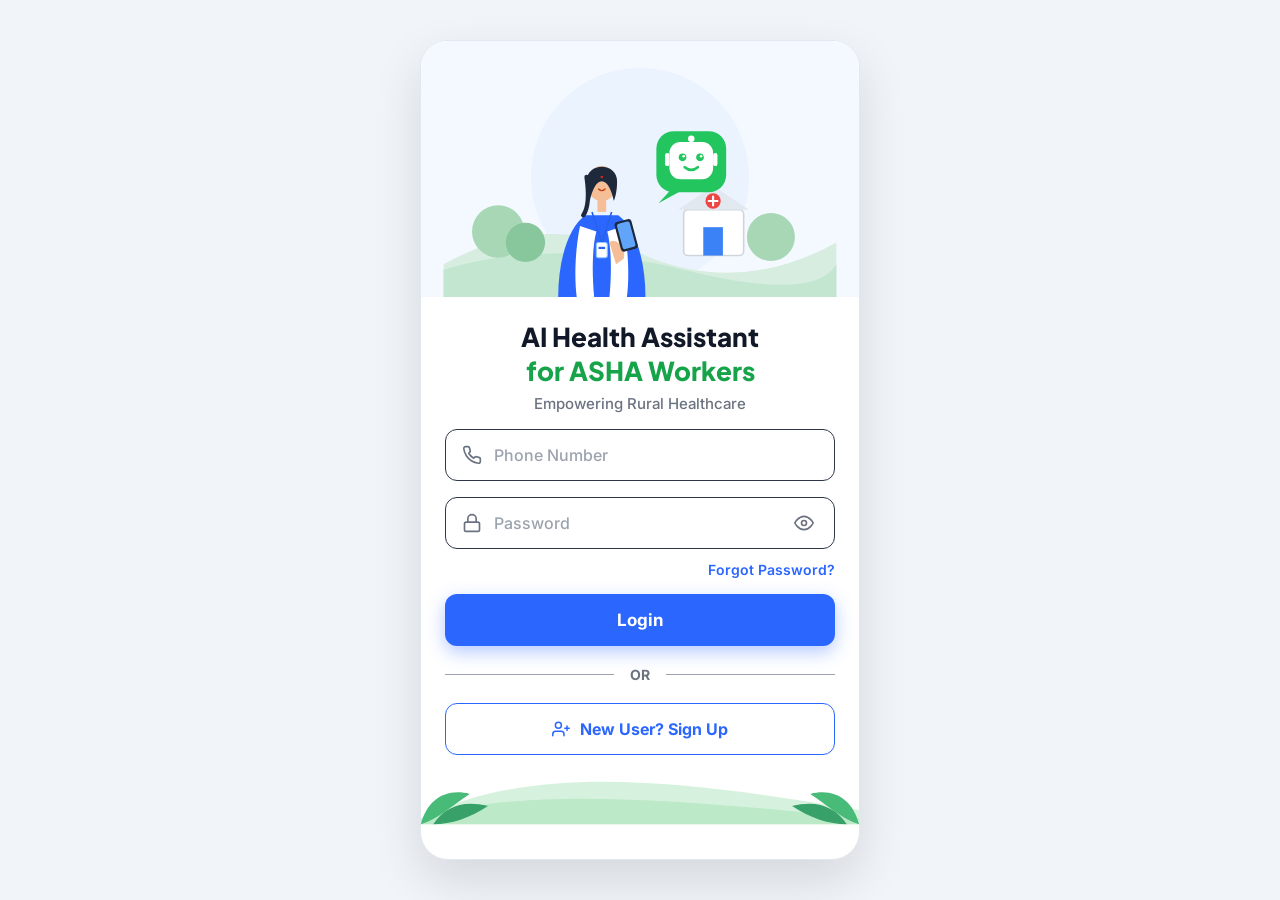
==== public/index.html @ eb5b7bbf "feat: configure full-stack Cloudflare frontend and FastAPI backend with Docker, Render, and SQLite s" ====
<!DOCTYPE html>
<html lang="en">
<head>
  <meta charset="UTF-8">
  <meta name="viewport" content="width=device-width, initial-scale=1.0, maximum-scale=1.0, user-scalable=no, viewport-fit=cover">
  <meta name="theme-color" content="#2B66FF">
  <title>SAKHI — AI Health Assistant for ASHA Workers</title>
  <link rel="preconnect" href="https://fonts.googleapis.com">
  <link rel="preconnect" href="https://fonts.gstatic.com" crossorigin>
  <link href="https://fonts.googleapis.com/css2?family=Plus+Jakarta+Sans:wght@400;500;600;700;800&family=Inter:wght@400;500;600;700&display=swap" rel="stylesheet">
  <link rel="stylesheet" href="style.css">
</head>
<body class="theme-sakhi">

  <!-- Desktop App Shell Layout -->
  <div class="app-layout" id="appLayout">

    <!-- Desktop Sidebar (visible >= 1024px) -->
    <aside class="desktop-sidebar" id="desktopSidebar">
      <div class="desktop-brand">
        <div class="brand-badge-icon brand-woman-avatar">
          <img src="data:image/svg+xml;utf8,<svg xmlns='http://www.w3.org/2000/svg' viewBox='0 0 100 100'><circle cx='50' cy='50' r='48' fill='%23D4F4E4'/><circle cx='50' cy='38' r='18' fill='%23F4B58A'/><path d='M30 36 C30 20 70 20 70 36 C70 48 64 54 64 54 L36 54 Z' fill='%231F2937'/><path d='M20 94 C24 64 38 60 50 60 C62 60 76 64 80 94 Z' fill='%23FFFFFF'/><path d='M35 60 L65 94 L80 94 L50 60 Z' fill='%23F04D79'/><circle cx='50' cy='34' r='2' fill='%23DC2626'/></svg>" alt="SAKHI">
        </div>
        <div class="brand-text">
          <span class="brand-title">SAKHI</span>
          <span class="brand-sub">Health Assistant</span>
        </div>
      </div>

      <div class="desktop-profile-card" onclick="sakhiApp.navigateTo('profile')">
        <div class="avatar-small">
          <img src="data:image/svg+xml;utf8,<svg xmlns='http://www.w3.org/2000/svg' viewBox='0 0 100 100'><circle cx='50' cy='50' r='50' fill='%23DCE7FE'/><circle cx='50' cy='36' r='20' fill='%23F4B58A'/><path d='M30 32 C30 18 70 18 70 32 C70 42 66 48 66 48 L34 48 Z' fill='%231F2937'/><path d='M22 92 C24 66 38 58 50 58 C62 58 76 66 78 92 Z' fill='%232B66FF'/><path d='M44 58 L56 58 L54 78 L46 78 Z' fill='%23FFFFFF'/></svg>" alt="ASHA Worker">
        </div>
        <div class="desktop-profile-info">
          <span class="name">ASHA Worker</span>
          <span class="role">ASHA Field Worker</span>
        </div>
      </div>

      <nav class="desktop-nav">
        <button class="nav-item active" data-nav="home" onclick="sakhiApp.navigateTo('home')">
          <svg width="20" height="20" viewBox="0 0 24 24" fill="currentColor"><path d="M10 20v-6h4v6h5v-8h3L12 3 2 12h3v8z"/></svg>
          <span>Home</span>
        </button>
        <button class="nav-item" data-nav="visits" onclick="sakhiApp.navigateTo('visits')">
          <svg width="20" height="20" viewBox="0 0 24 24" fill="none" stroke="currentColor" stroke-width="2.2" stroke-linecap="round" stroke-linejoin="round">
            <polyline points="9 11 12 14 22 4"/>
            <path d="M21 12v7a2 2 0 0 1-2 2H5a2 2 0 0 1-2-2V5a2 2 0 0 1 2-2h11"/>
          </svg>
          <span>Visits</span>
        </button>
        <button class="nav-item" data-nav="followups" onclick="sakhiApp.navigateTo('followups')">
          <svg width="20" height="20" viewBox="0 0 24 24" fill="none" stroke="currentColor" stroke-width="2.2" stroke-linecap="round" stroke-linejoin="round">
            <circle cx="12" cy="12" r="10"/>
            <polyline points="12 6 12 12 16 14"/>
          </svg>
          <span>Follow-ups</span>
        </button>
        <button class="nav-item" data-nav="alerts" onclick="sakhiApp.navigateTo('alerts')">
          <svg width="20" height="20" viewBox="0 0 24 24" fill="none" stroke="currentColor" stroke-width="2.2" stroke-linecap="round" stroke-linejoin="round">
            <path d="m21.73 18-8-14a2 2 0 0 0-3.48 0l-8 14A2 2 0 0 0 4 21h16a2 2 0 0 0 1.73-3Z"/>
            <line x1="12" y1="9" x2="12" y2="13"/>
            <line x1="12" y1="17" x2="12.01" y2="17"/>
          </svg>
          <span>Alerts</span>
        </button>
        <button class="nav-item" data-nav="maternal-list" onclick="sakhiApp.navigateTo('maternal-list')">
          <svg width="20" height="20" viewBox="0 0 24 24" fill="none" stroke="currentColor" stroke-width="2"><circle cx="12" cy="7" r="4"/><path d="M6 21v-2a4 4 0 0 1 4-4h4a4 4 0 0 1 4 4v2"/><path d="M16 11l2 2 4-4"/></svg>
          <span>Maternal Health</span>
        </button>
        <button class="nav-item" data-nav="vaccine-list" onclick="sakhiApp.navigateTo('vaccine-list')">
          <svg width="20" height="20" viewBox="0 0 24 24" fill="none" stroke="currentColor" stroke-width="2"><path d="m18 2 4 4"/><path d="m17 7 3-3"/><path d="M19 9 8.7 19.3c-1 1-2.5 1-3.4 0l-.6-.6c-1-1-1-2.5 0-3.4L15 5"/><path d="m9 11 4 4"/><path d="m5 19-3 3"/><path d="m14 4 6 6"/></svg>
          <span>Vaccine Tracker</span>
        </button>
        <button class="nav-item" data-nav="nearby-facilities" onclick="sakhiApp.navigateTo('nearby-facilities')">
          <svg width="20" height="20" viewBox="0 0 24 24" fill="none" stroke="currentColor" stroke-width="2" stroke-linecap="round" stroke-linejoin="round">
            <path d="M3 21h18"/>
            <path d="M5 21V5a2 2 0 0 1 2-2h10a2 2 0 0 1 2 2v16"/>
            <path d="M9 21v-4a2 2 0 0 1 2-2h2a2 2 0 0 1 2 2v4"/>
            <line x1="10" y1="9" x2="14" y2="9"/>
            <line x1="12" y1="7" x2="12" y2="11"/>
          </svg>
          <span>Nearby Clinics & Hospitals</span>
        </button>
        <button class="nav-item" data-nav="chat" onclick="sakhiApp.navigateTo('chat')">
          <svg width="20" height="20" viewBox="0 0 24 24" fill="none" stroke="currentColor" stroke-width="2"><path d="M21 15a2 2 0 0 1-2 2H7l-4 4V5a2 2 0 0 1 2-2h14a2 2 0 0 1 2 2z"/></svg>
          <span>AI Chatbot</span>
        </button>
        <button class="nav-item" data-nav="profile" onclick="sakhiApp.navigateTo('profile')">
          <svg width="20" height="20" viewBox="0 0 24 24" fill="none" stroke="currentColor" stroke-width="2"><path d="M20 21v-2a4 4 0 0 0-4-4H8a4 4 0 0 0-4 4v2"/><circle cx="12" cy="7" r="4"/></svg>
          <span>My Profile</span>
        </button>
      </nav>

      <div class="desktop-footer">
        <button class="btn-sidebar-logout" onclick="sakhiApp.logout()">
          <svg width="18" height="18" viewBox="0 0 24 24" fill="none" stroke="currentColor" stroke-width="2"><path d="M9 21H5a2 2 0 0 1-2-2V5a2 2 0 0 1 2-2h4"/><polyline points="16 17 21 12 16 7"/><line x1="21" y1="12" x2="9" y2="12"/></svg>
          <span>Logout</span>
        </button>
      </div>
    </aside>

    <!-- Desktop Content Area (Holds Toolbar + Canvas) -->
    <div class="desktop-content-area" id="desktopContentArea">

      <!-- Desktop Top Toolbar (Judges View Switcher: Mobile Frame vs Desktop Full View) -->
      <header class="desktop-top-toolbar" id="desktopTopToolbar">
        <div class="toolbar-left">
          <div class="breadcrumb-trail">
            <span class="crumb-root">SAKHI Register</span>
            <span class="crumb-divider">/</span>
            <span class="crumb-current" id="crumbCurrentScreen">Home</span>
          </div>
          <span class="phc-tag">ASHA Health Portal</span>
        </div>

        <div class="toolbar-right">
          <!-- View Switcher Group -->
          <div class="view-mode-toggle-group">
            <span class="toggle-label-hint">View Mode:</span>
            <button class="btn-mode-toggle" id="btnModeMobile" onclick="sakhiApp.setViewMode('mobile')" title="Mobile Android App View">
              <svg width="16" height="16" viewBox="0 0 24 24" fill="none" stroke="currentColor" stroke-width="2.2"><rect x="5" y="2" width="14" height="20" rx="2" ry="2"/><line x1="12" y1="18" x2="12.01" y2="18"/></svg>
              <span>Mobile View</span>
            </button>
            <button class="btn-mode-toggle active" id="btnModeDesktop" onclick="sakhiApp.setViewMode('desktop')" title="Expanded Full Desktop View">
              <svg width="16" height="16" viewBox="0 0 24 24" fill="none" stroke="currentColor" stroke-width="2.2"><rect x="2" y="3" width="20" height="14" rx="2" ry="2"/><line x1="8" y1="21" x2="16" y2="21"/><line x1="12" y1="17" x2="12" y2="21"/></svg>
              <span>Desktop View</span>
            </button>
          </div>

          <!-- Mobile Device Width Presets (Active in mobile mode) -->
          <div class="device-presets-group" id="devicePresetsGroup">
            <button class="btn-preset active" data-width="390" onclick="sakhiApp.setDeviceWidth(390)" title="iPhone 14 / Pixel 7">390px</button>
            <button class="btn-preset" data-width="360" onclick="sakhiApp.setDeviceWidth(360)" title="Android Compact">360px</button>
            <button class="btn-preset" data-width="430" onclick="sakhiApp.setDeviceWidth(430)" title="Large Phone">430px</button>
          </div>
        </div>
      </header>

      <!-- Main Mobile & Desktop Content Canvas -->
      <main class="app-canvas" id="appCanvas">

      <!-- ============================================================
           1. LOGIN SCREEN (Matches screenshot media_1795280797969_dc19553e)
           ============================================================ -->
      <section class="screen-view active" id="screen-login">
        <div class="login-container">
          <!-- Illustration Header -->
          <div class="login-illustration-wrap">
            <svg class="login-illustration-svg" viewBox="0 0 360 220" fill="none" xmlns="http://www.w3.org/2000/svg">
              <!-- Soft background sky & sun -->
              <rect width="360" height="220" fill="#F4F8FF"/>
              <circle cx="180" cy="110" r="100" fill="#EBF3FF"/>
              
              <!-- Distant hills and trees -->
              <path d="M0 190 Q90 140 180 180 T360 170 L360 220 L0 220 Z" fill="#D7EDDF"/>
              <path d="M0 195 Q100 165 220 195 T360 190 L360 220 L0 220 Z" fill="#C3E6D0"/>

              <!-- Health Center Clinic Building -->
              <rect x="220" y="140" width="55" height="42" rx="4" fill="#FFFFFF" stroke="#D1D5DB" stroke-width="1.5"/>
              <polygon points="215,140 247,118 280,140" fill="#E2E8F0"/>
              <rect x="238" y="156" width="18" height="26" fill="#3B82F6"/>
              <!-- Red cross on clinic -->
              <circle cx="247" cy="132" r="7" fill="#EF4444"/>
              <path d="M247 128 V136 M243 132 H251" stroke="#FFFFFF" stroke-width="2" stroke-linecap="round"/>

              <!-- Trees & Foliage -->
              <circle cx="50" cy="160" r="24" fill="#A7D7B5"/>
              <circle cx="75" cy="170" r="18" fill="#88C79C"/>
              <circle cx="300" cy="165" r="22" fill="#A7D7B5"/>

              <!-- ASHA Worker Character (Front/Center) -->
              <!-- Body / Clothes (Blue Salwar Kameez) -->
              <path d="M130 145 C115 155 105 185 105 220 L185 220 C185 185 175 155 160 145 Z" fill="#2B66FF"/>
              <!-- White Lab Coat / Stole (Duputta) -->
              <path d="M125 155 C120 180 120 205 122 220 L138 220 C136 200 136 175 140 160 Z" fill="#FFFFFF"/>
              <path d="M165 155 C170 180 170 205 168 220 L152 220 C154 200 154 175 150 160 Z" fill="#FFFFFF"/>
              <!-- ID Card Lanyard -->
              <path d="M136 142 L145 170 L154 142" stroke="#2563EB" stroke-width="1.5" fill="none"/>
              <rect x="140" y="170" width="10" height="14" rx="2" fill="#FFFFFF" stroke="#93C5FD" stroke-width="1"/>
              <rect x="142" y="174" width="6" height="2" fill="#2563EB"/>

              <!-- Neck & Face -->
              <rect x="141" y="130" width="8" height="12" fill="#F6BE97"/>
              <ellipse cx="145" cy="116" rx="14" ry="16" fill="#F6BE97"/>
              <!-- Hair -->
              <path d="M131 114 C131 96 159 96 159 114 C159 126 156 132 156 132 C154 122 150 114 145 114 C140 114 136 122 134 132 Z" fill="#1E293B"/>
              <path d="M131 110 C133 124 133 138 128 145" stroke="#1E293B" stroke-width="4" stroke-linecap="round"/>
              <!-- Face details: eyes, smile, bindi -->
              <circle cx="145" cy="110" r="1.2" fill="#DC2626"/> <!-- Bindi -->
              <ellipse cx="140" cy="114" rx="1.5" ry="1.2" fill="#1E293B"/>
              <ellipse cx="150" cy="114" rx="1.5" ry="1.2" fill="#1E293B"/>
              <path d="M142 121 Q145 124 148 121" stroke="#C2410C" stroke-width="1.2" stroke-linecap="round" fill="none"/>

              <!-- Hands holding smartphone -->
              <path d="M152 170 C158 165 168 175 165 185 L158 190" fill="#F6BE97"/>
              <rect x="156" y="152" width="16" height="28" rx="3" fill="#1E293B" transform="rotate(-15 156 152)"/>
              <rect x="158" y="154" width="12" height="24" rx="2" fill="#60A5FA" transform="rotate(-15 156 152)"/>

              <!-- Cute Robot Mascot Speech Bubble -->
              <g transform="translate(195, 68)">
                <!-- Speech bubble background -->
                <rect x="0" y="0" width="64" height="56" rx="16" fill="#22C55E"/>
                <path d="M12 55 L2 66 L22 55 Z" fill="#22C55E"/>
                
                <!-- Robot Head inside bubble -->
                <rect x="12" y="10" width="40" height="34" rx="10" fill="#FFFFFF"/>
                <rect x="8" y="20" width="4" height="12" rx="2" fill="#FFFFFF"/>
                <rect x="52" y="20" width="4" height="12" rx="2" fill="#FFFFFF"/>
                <!-- Robot Antenna -->
                <circle cx="32" cy="7" r="3" fill="#FFFFFF"/>
                <line x1="32" y1="7" x2="32" y2="10" stroke="#FFFFFF" stroke-width="2"/>
                <!-- Robot Eyes (Happy green eyes) -->
                <circle cx="24" cy="24" r="3.5" fill="#22C55E"/>
                <circle cx="40" cy="24" r="3.5" fill="#22C55E"/>
                <circle cx="25" cy="23" r="1.2" fill="#FFFFFF"/>
                <circle cx="41" cy="23" r="1.2" fill="#FFFFFF"/>
                <!-- Robot Smile -->
                <path d="M26 33 Q32 38 38 33" stroke="#22C55E" stroke-width="2.5" stroke-linecap="round" fill="none"/>
              </g>
            </svg>
          </div>

          <!-- Login Title Header -->
          <div class="login-header-text">
            <h1 class="login-app-title">AI Health Assistant</h1>
            <h2 class="login-app-subtitle">for ASHA Workers</h2>
            <p class="login-tagline">Empowering Rural Healthcare</p>
          </div>

          <!-- Login Form Card -->
          <form class="login-form" id="loginForm" onsubmit="sakhiApp.handleLogin(event)">
            <!-- Phone Number Input -->
            <div class="input-field-wrap">
              <span class="input-icon">
                <svg width="20" height="20" viewBox="0 0 24 24" fill="none" stroke="#6B7280" stroke-width="2" stroke-linecap="round" stroke-linejoin="round">
                  <path d="M22 16.92v3a2 2 0 0 1-2.18 2 19.79 19.79 0 0 1-8.63-3.07 19.5 19.5 0 0 1-6-6 19.79 19.79 0 0 1-3.07-8.67A2 2 0 0 1 4.11 2h3a2 2 0 0 1 2 1.72 12.84 12.84 0 0 0 .7 2.81 2 2 0 0 1-.45 2.11L8.09 9.91a16 16 0 0 0 6 6l1.27-1.27a2 2 0 0 1 2.11-.45 12.84 12.84 0 0 0 2.81.7A2 2 0 0 1 22 16.92z"/>
                </svg>
              </span>
              <input type="tel" id="loginPhone" class="auth-input" placeholder="Phone Number" required>
            </div>

            <!-- Password Input -->
            <div class="input-field-wrap">
              <span class="input-icon">
                <svg width="20" height="20" viewBox="0 0 24 24" fill="none" stroke="#6B7280" stroke-width="2" stroke-linecap="round" stroke-linejoin="round">
                  <rect x="3" y="11" width="18" height="11" rx="2" ry="2"/>
                  <path d="M7 11V7a5 5 0 0 1 10 0v4"/>
                </svg>
              </span>
              <input type="password" id="loginPassword" class="auth-input" placeholder="Password" required>
              <button type="button" class="btn-toggle-eye" onclick="sakhiApp.togglePasswordVisibility('loginPassword', this)">
                <svg width="20" height="20" viewBox="0 0 24 24" fill="none" stroke="#6B7280" stroke-width="2" stroke-linecap="round" stroke-linejoin="round">
                  <path d="M1 12s4-8 11-8 11 8 11 8-4 8-11 8-11-8-11-8z"/>
                  <circle cx="12" cy="12" r="3"/>
                </svg>
              </button>
            </div>

            <!-- Forgot Password Link -->
            <div class="forgot-pass-wrap">
              <a href="javascript:void(0)" class="forgot-link" onclick="sakhiApp.showToast('Reset password link sent to registered mobile!')">Forgot Password?</a>
            </div>

            <!-- Login Primary Action -->
            <button type="submit" class="btn-primary-blue btn-login-action">Login</button>

            <!-- OR Divider -->
            <div class="or-divider">
              <span class="line"></span>
              <span class="text">OR</span>
              <span class="line"></span>
            </div>

            <!-- New User Sign Up -->
            <button type="button" class="btn-secondary-outline btn-signup-action" onclick="sakhiApp.showToast('Contact Primary Health Centre Admin to register new ASHA credentials.')">
              <svg width="18" height="18" viewBox="0 0 24 24" fill="none" stroke="#2B66FF" stroke-width="2" stroke-linecap="round" stroke-linejoin="round">
                <path d="M16 21v-2a4 4 0 0 0-4-4H5a4 4 0 0 0-4 4v2"/>
                <circle cx="8.5" cy="7" r="4"/>
                <line x1="20" y1="8" x2="20" y2="14"/>
                <line x1="23" y1="11" x2="17" y2="11"/>
              </svg>
              <span>New User? Sign Up</span>
            </button>
          </form>

          <!-- Bottom Green Foliage Landscape -->
          <div class="login-bottom-landscape">
            <svg viewBox="0 0 360 80" fill="none" xmlns="http://www.w3.org/2000/svg">
              <path d="M-10 80 C80 30 200 40 370 70 L370 80 L-10 80 Z" fill="#D6F2DE"/>
              <path d="M-10 80 C60 50 180 55 370 76 L370 80 L-10 80 Z" fill="#BCE9C8"/>
              <!-- Corner Decorative Leaves -->
              <path d="M0 80 C5 60 20 50 40 55 C25 65 15 75 0 80 Z" fill="#48BB78"/>
              <path d="M10 80 C20 65 35 60 55 65 C40 75 25 80 10 80 Z" fill="#38A169"/>
              <path d="M360 80 C355 60 340 50 320 55 C335 65 345 75 360 80 Z" fill="#48BB78"/>
              <path d="M350 80 C340 65 325 60 305 65 C320 75 335 80 350 80 Z" fill="#38A169"/>
            </svg>
          </div>
        </div>
      </section>


      


      <!-- ============================================================
           NEARBY CLINICS & HOSPITALS SCREEN
           (Feature 2: Healthcare Facilities Locator with Google Maps)
           ============================================================ -->
      


      <!-- ============================================================
           2. HOME SCREEN (Matches screenshot media_1795280797951_55f4d09a)
           (Note: Doctor Referral excluded per instructions)
           ============================================================ -->
      <section class="screen-view" id="screen-home">
        <div class="home-container">
          <!-- Blue Header Bar -->
          <header class="home-blue-header">
            <div class="home-top-row">
              <button class="icon-btn-header" onclick="sakhiApp.openDrawer()" aria-label="Open Navigation Menu">
                <svg width="26" height="26" viewBox="0 0 24 24" fill="none" stroke="#FFFFFF" stroke-width="2.5" stroke-linecap="round">
                  <line x1="3" y1="6" x2="21" y2="6"/>
                  <line x1="3" y1="12" x2="21" y2="12"/>
                  <line x1="3" y1="18" x2="21" y2="18"/>
                </svg>
              </button>

              <button class="icon-btn-header" onclick="sakhiApp.showNotificationsModal()" aria-label="Notifications">
                <div class="bell-badge-wrap">
                  <svg width="24" height="24" viewBox="0 0 24 24" fill="none" stroke="#FFFFFF" stroke-width="2" stroke-linecap="round">
                    <path d="M18 8A6 6 0 0 0 6 8c0 7-3 9-3 9h18s-3-2-3-9"/>
                    <path d="M13.73 21a2 2 0 0 1-3.46 0"/>
                  </svg>
                  <span class="notification-dot"></span>
                </div>
              </button>
            </div>

            <div class="home-greeting-wrap">
              <h1 class="home-greeting-title">Hello, ASHA Worker!</h1>
              <p class="home-greeting-sub">How can i help you today?</p>
            </div>
          </header>

          <!-- White Card Area with Rounded Top -->
          <div class="home-content-sheet">

            <!-- Field Register Metrics Dashboard (Screenshot media_1795284339491_d1cf273d) -->
            <div class="metrics-dashboard-banner">
              <div class="metrics-dash-header">
                <div class="dash-status-indicator">
                  <span class="live-dot-green"></span>
                  <span class="dash-title">Dashboard</span>
                </div>
                <div class="dash-header-right">
                  <span class="dash-date">Saturday, 21 Nov 2026</span>
                </div>
              </div>

              <div class="dash-cards-row">
                <!-- Card 1: UPCOMING VISITS (Teal) -->
                <div class="metric-dash-card card-upcoming" onclick="sakhiApp.navigateTo('visits'); sakhiApp.filterVisits('Upcoming')">
                  <div class="dash-card-left-bar bar-teal"></div>
                  <div class="dash-card-content">
                    <span class="dash-card-label">UPCOMING VISITS</span>
                    <div class="dash-card-number text-teal" id="statUpcomingVisits">—</div>
                    <span class="dash-card-sub">Scheduled this week · Tap to view</span>
                  </div>
                  <div class="dash-card-icon icon-teal-box">
                    <svg width="20" height="20" viewBox="0 0 24 24" fill="none" stroke="#0D9488" stroke-width="2.2" stroke-linecap="round" stroke-linejoin="round">
                      <rect x="3" y="4" width="18" height="18" rx="2" ry="2"/>
                      <line x1="16" y1="2" x2="16" y2="6"/>
                      <line x1="8" y1="2" x2="8" y2="6"/>
                      <line x1="3" y1="10" x2="21" y2="10"/>
                    </svg>
                  </div>
                </div>

                <!-- Card 2: OVERDUE VISITS (Red) -->
                <div class="metric-dash-card card-overdue" onclick="sakhiApp.navigateTo('visits'); sakhiApp.filterVisits('Overdue')">
                  <div class="dash-card-left-bar bar-crimson"></div>
                  <div class="dash-card-content">
                    <span class="dash-card-label">OVERDUE VISITS</span>
                    <div class="dash-card-number text-crimson" id="statOverdueVisits">—</div>
                    <span class="dash-card-sub">Require immediate visit · Tap to view</span>
                  </div>
                  <div class="dash-card-icon icon-crimson-box">
                    <svg width="20" height="20" viewBox="0 0 24 24" fill="none" stroke="#E11D48" stroke-width="2.5" stroke-linecap="round" stroke-linejoin="round">
                      <circle cx="12" cy="12" r="10"/>
                      <line x1="12" y1="8" x2="12" y2="12"/>
                      <line x1="12" y1="16" x2="12.01" y2="16"/>
                    </svg>
                  </div>
                </div>
              </div>
            </div>

            <!-- Card 1: AI Chatbot (Large Hero Card) -->
            <div class="home-hero-card card-ai-chatbot" onclick="sakhiApp.navigateTo('chat')">
              <div class="card-left-icon icon-circle-green">
                <!-- Friendly Green Robot Icon -->
                <svg width="34" height="34" viewBox="0 0 24 24" fill="#FFFFFF">
                  <rect x="5" y="7" width="14" height="12" rx="4"/>
                  <circle cx="9" cy="12" r="1.5" fill="#22C55E"/>
                  <circle cx="15" cy="12" r="1.5" fill="#22C55E"/>
                  <path d="M9 15h6" stroke="#22C55E" stroke-width="1.5" stroke-linecap="round"/>
                  <line x1="12" y1="4" x2="12" y2="7" stroke="#FFFFFF" stroke-width="2"/>
                  <circle cx="12" cy="3" r="1.5" fill="#FFFFFF"/>
                </svg>
              </div>
              <div class="card-text-body">
                <h3 class="card-title">AI Chatbot</h3>
                <p class="card-sub">Ask health queries and get instant guidance</p>
              </div>
              <div class="card-watermark-chat">
                <svg width="68" height="68" viewBox="0 0 24 24" fill="currentColor">
                  <path d="M20 2H4c-1.1 0-2 .9-2 2v18l4-4h14c1.1 0 2-.9 2-2V4c0-1.1-.9-2-2-2z"/>
                  <circle cx="9" cy="10" r="1.2" fill="#FFFFFF"/>
                  <circle cx="12" cy="10" r="1.2" fill="#FFFFFF"/>
                  <circle cx="15" cy="10" r="1.2" fill="#FFFFFF"/>
                </svg>
              </div>
            </div>

            <!-- 2-Column Grid: Maternal Health & Vaccine Tracker -->
            <div class="home-grid-row">
              <!-- Card 2: Maternal Health -->
              <div class="home-grid-card card-maternal-health" onclick="sakhiApp.navigateTo('maternal-list')">
                <div class="grid-card-icon icon-circle-pink">
                  <svg width="30" height="30" viewBox="0 0 24 24" fill="#FFFFFF">
                    <circle cx="12" cy="4.5" r="3"/>
                    <path d="M12 9c-3 0-5 2.5-5 6v6h3v-4h4v4h3v-6c0-3.5-2-6-5-6z"/>
                    <!-- Small pregnant belly heart accent -->
                    <circle cx="12" cy="13.5" r="1.5" fill="#EF476F"/>
                  </svg>
                </div>
                <h3 class="grid-card-title">Maternal health</h3>
                <p class="grid-card-sub">Track & access maternal health information</p>
              </div>

              <!-- Card 3: Vaccine Tracker -->
              <div class="home-grid-card card-vaccine-tracker" onclick="sakhiApp.navigateTo('vaccine-list')">
                <div class="grid-card-icon icon-circle-purple">
                  <svg width="28" height="28" viewBox="0 0 24 24" fill="none" stroke="#FFFFFF" stroke-width="2.2" stroke-linecap="round" stroke-linejoin="round">
                    <path d="m18 2 4 4"/>
                    <path d="m17 7 3-3"/>
                    <path d="M19 9 8.7 19.3c-1 1-2.5 1-3.4 0l-.6-.6c-1-1-1-2.5 0-3.4L15 5"/>
                    <path d="m9 11 4 4"/>
                    <path d="m5 19-3 3"/>
                  </svg>
                </div>
                <h3 class="grid-card-title">Vaccine tracker</h3>
                <p class="grid-card-sub">Track child vaccination scedules</p>
              </div>
            </div>

            <!-- Recent Activity / Quick Status (Helpful for Field ASHA) -->
            <div class="home-quick-stats-section">
              <div class="section-header-row">
                <h3 class="section-subheading">Field Register Summary</h3>
                <span class="date-badge" id="dashboardTodayDate">Today</span>
              </div>
              <div class="quick-stats-strip">
                <div class="stat-mini-pill stat-blue">
                  <span class="count" id="statMothersCount">—</span>
                  <span class="label">Mothers Registered</span>
                </div>
                <div class="stat-mini-pill stat-purple">
                  <span class="count" id="statBabiesCount">—</span>
                  <span class="label">Babies Tracked</span>
                </div>
                <div class="stat-mini-pill stat-orange">
                  <span class="count" id="statDueThisWeek">—</span>
                  <span class="label">Due This Week</span>
                </div>
              </div>
            </div>

          </div>
        </div>
      </section>


      


      <!-- ============================================================
           NEARBY CLINICS & HOSPITALS SCREEN
           (Feature 2: Healthcare Facilities Locator with Google Maps)
           ============================================================ -->
      


      <!-- ============================================================
           VISITS SCREEN (Matches Tab: Visits)
           ============================================================ -->
      <section class="screen-view" id="screen-visits">
        <div class="list-screen-container">
          <!-- Teal Header -->
          <header class="app-header header-teal">
            <button class="header-back-btn" onclick="sakhiApp.navigateBack()" aria-label="Back">
              <svg width="24" height="24" viewBox="0 0 24 24" fill="none" stroke="#FFFFFF" stroke-width="2.5" stroke-linecap="round" stroke-linejoin="round">
                <polyline points="15 18 9 12 15 6"/>
              </svg>
            </button>
            <h1 class="header-title">Field Visits</h1>
            <button class="header-more-btn" onclick="sakhiApp.showOptionsMenu('visits')" aria-label="More Options">
              <svg width="24" height="24" viewBox="0 0 24 24" fill="#FFFFFF">
                <circle cx="12" cy="5" r="2"/>
                <circle cx="12" cy="12" r="2"/>
                <circle cx="12" cy="19" r="2"/>
              </svg>
            </button>
          </header>

          <div class="list-body-content">
            <!-- Filter Pills Bar -->
            <div class="filter-pills-bar">
              <button class="filter-pill-btn active" data-filter="all" onclick="sakhiApp.filterVisits('all', this)">All (5)</button>
              <button class="filter-pill-btn pill-crimson" data-filter="Overdue" onclick="sakhiApp.filterVisits('Overdue', this)">Overdue (2)</button>
              <button class="filter-pill-btn pill-amber" data-filter="Due" onclick="sakhiApp.filterVisits('Due', this)">Due (1)</button>
              <button class="filter-pill-btn pill-teal" data-filter="Upcoming" onclick="sakhiApp.filterVisits('Upcoming', this)">Upcoming (2)</button>
              <button class="filter-pill-btn pill-emerald" data-filter="Complete" onclick="sakhiApp.filterVisits('Complete', this)">Complete</button>
            </div>

            <!-- Search Bar -->
            <div class="search-capsule-teal">
              <input type="text" id="visitsSearchInput" class="search-capsule-input" placeholder="Search by name, village or purpose" oninput="sakhiApp.searchVisits(this.value)">
              <span class="search-capsule-icon">
                <svg width="22" height="22" viewBox="0 0 24 24" fill="none" stroke="#FFFFFF" stroke-width="2.5" stroke-linecap="round" stroke-linejoin="round">
                  <circle cx="11" cy="11" r="8"/>
                  <line x1="21" y1="21" x2="16.65" y2="16.65"/>
                </svg>
              </span>
            </div>

            <!-- Visits Cards Stream -->
            <div class="visits-cards-stream" id="visitsListContainer">
              <!-- Rendered via JS -->
            </div>
          </div>
        </div>
      </section>


      


      <!-- ============================================================
           NEARBY CLINICS & HOSPITALS SCREEN
           (Feature 2: Healthcare Facilities Locator with Google Maps)
           ============================================================ -->
      


      <!-- ============================================================
           FOLLOW-UPS SCREEN (Matches Tab: Follow-ups)
           ============================================================ -->
      <section class="screen-view" id="screen-followups">
        <div class="list-screen-container">
          <!-- Blue-Grey Header -->
          <header class="app-header header-blue">
            <button class="header-back-btn" onclick="sakhiApp.navigateBack()" aria-label="Back">
              <svg width="24" height="24" viewBox="0 0 24 24" fill="none" stroke="#FFFFFF" stroke-width="2.5" stroke-linecap="round" stroke-linejoin="round">
                <polyline points="15 18 9 12 15 6"/>
              </svg>
            </button>
            <h1 class="header-title">Follow-ups</h1>
            <button class="header-more-btn" onclick="sakhiApp.showOptionsMenu('followups')" aria-label="More Options">
              <svg width="24" height="24" viewBox="0 0 24 24" fill="#FFFFFF">
                <circle cx="12" cy="5" r="2"/>
                <circle cx="12" cy="12" r="2"/>
                <circle cx="12" cy="19" r="2"/>
              </svg>
            </button>
          </header>

          <div class="list-body-content">
            <!-- Filter Pills Bar -->
            <div class="filter-pills-bar">
              <button class="filter-pill-btn active" data-filter="all" onclick="sakhiApp.filterFollowups('all', this)">All Follow-ups (3)</button>
              <button class="filter-pill-btn pill-amber" data-filter="required" onclick="sakhiApp.filterFollowups('required', this)">Action Required (3)</button>
              <button class="filter-pill-btn pill-emerald" data-filter="completed" onclick="sakhiApp.filterFollowups('completed', this)">Completed</button>
            </div>

            <!-- Follow-ups Cards Stream -->
            <div class="visits-cards-stream" id="followupsListContainer">
              <!-- Rendered via JS -->
            </div>
          </div>
        </div>
      </section>


      


      <!-- ============================================================
           NEARBY CLINICS & HOSPITALS SCREEN
           (Feature 2: Healthcare Facilities Locator with Google Maps)
           ============================================================ -->
      


      <!-- ============================================================
           ALERTS SCREEN (Matches Tab: Alerts)
           ============================================================ -->
      <section class="screen-view" id="screen-alerts">
        <div class="list-screen-container">
          <!-- Crimson Header -->
          <header class="app-header header-crimson">
            <button class="header-back-btn" onclick="sakhiApp.navigateBack()" aria-label="Back">
              <svg width="24" height="24" viewBox="0 0 24 24" fill="none" stroke="#FFFFFF" stroke-width="2.5" stroke-linecap="round" stroke-linejoin="round">
                <polyline points="15 18 9 12 15 6"/>
              </svg>
            </button>
            <h1 class="header-title">Clinical Alerts & Events</h1>
            <button class="header-more-btn" onclick="sakhiApp.showOptionsMenu('alerts')" aria-label="More Options">
              <svg width="24" height="24" viewBox="0 0 24 24" fill="#FFFFFF">
                <circle cx="12" cy="5" r="2"/>
                <circle cx="12" cy="12" r="2"/>
                <circle cx="12" cy="19" r="2"/>
              </svg>
            </button>
          </header>

          <div class="list-body-content">
            <!-- Filter Pills Bar -->
            <div class="filter-pills-bar">
              <button class="filter-pill-btn active" data-filter="all" onclick="sakhiApp.filterAlerts('all', this)">All Alerts (3)</button>
              <button class="filter-pill-btn pill-crimson" data-filter="Urgent" onclick="sakhiApp.filterAlerts('Urgent', this)">Urgent Priority (2)</button>
              <button class="filter-pill-btn pill-amber" data-filter="Moderate" onclick="sakhiApp.filterAlerts('Moderate', this)">Moderate (1)</button>
            </div>

            <!-- Alerts Cards Stream -->
            <div class="visits-cards-stream" id="alertsListContainer">
              <!-- Rendered via JS -->
            </div>
          </div>
        </div>
      </section>

      <!-- SCREEN: NEARBY CLINICS & HOSPITALS (GPS-DRIVEN) -->
<section class="screen-view" id="screen-nearby-facilities">
        <div class="list-screen-container">
          <!-- Deep Teal Clinical Header -->
          <header class="app-header header-facilities">
            <button class="header-back-btn" onclick="sakhiApp.navigateBack()" aria-label="Back">
              <svg width="24" height="24" viewBox="0 0 24 24" fill="none" stroke="#FFFFFF" stroke-width="2.5" stroke-linecap="round" stroke-linejoin="round">
                <polyline points="15 18 9 12 15 6"/>
              </svg>
            </button>
            <h1 class="header-title">Nearby Clinics & Hospitals</h1>
            <button class="header-more-btn" onclick="sakhiApp.showOptionsMenu('facilities')" aria-label="More Options">
              <svg width="24" height="24" viewBox="0 0 24 24" fill="#FFFFFF">
                <circle cx="12" cy="5" r="2"/>
                <circle cx="12" cy="12" r="2"/>
                <circle cx="12" cy="19" r="2"/>
              </svg>
            </button>
          </header>

          <div class="list-body-content facilities-body-content">
            <!-- Hero / Location Action Banner -->
            <div class="facilities-hero-banner">
              <div class="facilities-hero-text">
                <div class="hero-badge-tag">
                  <span class="live-dot-green"></span>
                  <span id="heroGpsLiveIndicator">GPS Telemetry Ready</span>
                </div>
                <h2 class="facilities-hero-title">Real-Time Healthcare Facility Locator</h2>
                <p class="facilities-hero-sub">Locate real Primary Health Centres (PHCs), 24x7 CHCs, sub-centres, and government hospitals centered on your actual GPS coordinates with live distance calculations and instant turn-by-turn navigation.</p>
              </div>
              <div class="facilities-hero-actions">
                <button class="btn-detect-gps" id="btnDetectGps" onclick="sakhiApp.findNearbyFacilities()">
                  <svg width="18" height="18" viewBox="0 0 24 24" fill="none" stroke="currentColor" stroke-width="2.2" stroke-linecap="round" stroke-linejoin="round">
                    <polygon points="3 11 22 2 13 21 11 13 3 11"/>
                  </svg>
                  <span id="btnDetectGpsText">Find Nearby Healthcare</span>
                </button>
                <button class="btn-refresh-gps" onclick="sakhiApp.findNearbyFacilities(true)" title="Refresh Current GPS Location">
                  <svg width="16" height="16" viewBox="0 0 24 24" fill="none" stroke="currentColor" stroke-width="2.2"><path d="M23 4v6h-6"/><path d="M20.49 15a9 9 0 1 1-2.12-9.36L23 10"/></svg>
                </button>
              </div>
            </div>

            <!-- GPS Status Banner -->
            <div class="gps-status-bar" id="facilitiesGpsStatus">
              <span class="gps-status-icon">📍</span>
              <span class="gps-status-text" id="facilitiesGpsText">Tap "Find Nearby Healthcare" to capture your device's live GPS coordinates and discover genuine healthcare facilities.</span>
            </div>

            <!-- Search Radius / Proximity Selector Bar -->
            <div class="radius-selector-bar">
              <span class="radius-label">
                <svg width="14" height="14" viewBox="0 0 24 24" fill="none" stroke="currentColor" stroke-width="2"><circle cx="12" cy="12" r="10"/><path d="M12 2a10 10 0 0 1 10 10"/></svg>
                Search Radius:
              </span>
              <div class="radius-pills" id="radiusPillsGroup">
                <button class="radius-pill-btn active" data-radius="5" onclick="sakhiApp.setFacilityRadius(5, this)">5 km (Standard)</button>
                <button class="radius-pill-btn" data-radius="10" onclick="sakhiApp.setFacilityRadius(10, this)">10 km (Expanded)</button>
                <button class="radius-pill-btn" data-radius="20" onclick="sakhiApp.setFacilityRadius(20, this)">20 km (Regional)</button>
              </div>
            </div>

            <!-- Category Filter Tabs -->
            <div class="filter-pills-bar facilities-filter-bar">
              <button class="filter-pill-btn active" data-type="all" onclick="sakhiApp.filterFacilities('all', this)">All Facilities (<span id="countAllFacilities">0</span>)</button>
              <button class="filter-pill-btn" data-type="phc" onclick="sakhiApp.filterFacilities('phc', this)">PHCs (<span id="countPhcFacilities">0</span>)</button>
              <button class="filter-pill-btn" data-type="chc" onclick="sakhiApp.filterFacilities('chc', this)">CHCs (<span id="countChcFacilities">0</span>)</button>
              <button class="filter-pill-btn" data-type="hospital" onclick="sakhiApp.filterFacilities('hospital', this)">Hospitals (<span id="countHospitalFacilities">0</span>)</button>
              <button class="filter-pill-btn" data-type="clinic" onclick="sakhiApp.filterFacilities('clinic', this)">Clinics (<span id="countClinicFacilities">0</span>)</button>
            </div>

            <!-- Main Layout Grid: Split on Desktop (List + Sticky Map) -->
            <div class="facilities-split-layout">
              <!-- Left Column: Search & Facility Cards List -->
              <div class="facilities-list-col">
                <div class="facilities-search-box">
                  <svg width="18" height="18" viewBox="0 0 24 24" fill="none" stroke="#9CA3AF" stroke-width="2"><circle cx="11" cy="11" r="8"/><line x1="21" y1="21" x2="16.65" y2="16.65"/></svg>
                  <input type="text" id="facilitySearchInput" placeholder="Search genuine facilities by name or address..." oninput="sakhiApp.searchFacilities(this.value)">
                </div>

                <div class="facilities-cards-stream" id="facilitiesListContainer">
                  <!-- Rendered dynamically via JS -->
                </div>
              </div>

              <!-- Right Column: Interactive Map Area -->
              <div class="facilities-map-col">
                <div class="facilities-map-wrapper">
                  <div class="map-header-bar">
                    <div class="map-title-wrap">
                      <span class="map-live-dot"></span>
                      <span class="map-title">Live GPS Facility Map</span>
                    </div>
                    <div class="map-legend">
                      <span class="legend-chip legend-user">● You</span>
                      <span class="legend-chip legend-teal">● PHC</span>
                      <span class="legend-chip legend-blue">● CHC</span>
                      <span class="legend-chip legend-crimson">● Hospital</span>
                    </div>
                  </div>

                  <!-- Google Map Container -->
                  <div id="googleFacilitiesMap" class="google-facilities-map">
                    <!-- Google Maps canvas or verified real-world GIS map -->
                  </div>

                  <div class="map-footer-info" id="mapFooterInfo">
                    <span>Live GPS search active. Tap any facility pin or card to inspect details and get directions.</span>
                  </div>
                </div>
              </div>
            </div>

          </div>
        </div>
      </section>


      


      

      <!-- ============================================================
           NEARBY CLINICS & HOSPITALS SCREEN
           (Feature 2: Healthcare Facilities Locator with Google Maps)
           ============================================================ -->
      


      <!-- ============================================================
           3. MATERNAL HEALTH: LIST OF MOTHERS
           (Matches screenshot media_1795280797953_e373792f)
           ============================================================ -->
      <section class="screen-view" id="screen-maternal-list">
        <div class="list-screen-container">
          <!-- Pink Header -->
          <header class="app-header header-pink">
            <button class="header-back-btn" onclick="sakhiApp.navigateBack()" aria-label="Back">
              <svg width="24" height="24" viewBox="0 0 24 24" fill="none" stroke="#FFFFFF" stroke-width="2.5" stroke-linecap="round" stroke-linejoin="round">
                <polyline points="15 18 9 12 15 6"/>
              </svg>
            </button>
            <h1 class="header-title">Maternal health</h1>
            <button class="header-more-btn" onclick="sakhiApp.showOptionsMenu('maternal')" aria-label="More Options">
              <svg width="24" height="24" viewBox="0 0 24 24" fill="#FFFFFF">
                <circle cx="12" cy="5" r="2"/>
                <circle cx="12" cy="12" r="2"/>
                <circle cx="12" cy="19" r="2"/>
              </svg>
            </button>
          </header>

          <div class="list-body-content">
            <!-- Pink Search Capsule Pill -->
            <div class="search-capsule-pink">
              <input type="text" id="maternalSearchInput" class="search-capsule-input" placeholder="List of mothers" oninput="sakhiApp.filterMothers(this.value)">
              <span class="search-capsule-icon">
                <svg width="22" height="22" viewBox="0 0 24 24" fill="none" stroke="#FFFFFF" stroke-width="2.5" stroke-linecap="round" stroke-linejoin="round">
                  <circle cx="11" cy="11" r="8"/>
                  <line x1="21" y1="21" x2="16.65" y2="16.65"/>
                </svg>
              </span>
            </div>

            <!-- List of Mothers (Rounded Pill Cards with Avatar) -->
            <div class="pill-items-list" id="mothersListContainer">
              <!-- Rendered via JS -->
            </div>

            <!-- Add New Mother Bottom Button -->
            <div class="list-bottom-action-wrap">
              <button class="btn-full-pink" onclick="sakhiApp.openMaternalForm()">
                Add New Mother
              </button>
            </div>
          </div>
        </div>
      </section>


      


      <!-- ============================================================
           NEARBY CLINICS & HOSPITALS SCREEN
           (Feature 2: Healthcare Facilities Locator with Google Maps)
           ============================================================ -->
      


      <!-- ============================================================
           4. MATERNAL HEALTH: MOTHER DETAIL
           (Matches screenshot media_1795280765040_0bbe1e26)
           ============================================================ -->
      <section class="screen-view" id="screen-maternal-detail">
        <div class="detail-screen-container">
          <!-- Pink Header -->
          <header class="app-header header-pink">
            <button class="header-back-btn" onclick="sakhiApp.navigateTo('maternal-list')" aria-label="Back">
              <svg width="24" height="24" viewBox="0 0 24 24" fill="none" stroke="#FFFFFF" stroke-width="2.5" stroke-linecap="round" stroke-linejoin="round">
                <polyline points="15 18 9 12 15 6"/>
              </svg>
            </button>
            <h1 class="header-title" id="maternalDetailHeaderName">Mother Details</h1>
            <button class="header-more-btn" onclick="sakhiApp.showOptionsMenu('mother-detail')" aria-label="More Options">
              <svg width="24" height="24" viewBox="0 0 24 24" fill="#FFFFFF">
                <circle cx="12" cy="5" r="2"/>
                <circle cx="12" cy="12" r="2"/>
                <circle cx="12" cy="19" r="2"/>
              </svg>
            </button>
          </header>

          <div class="detail-body-content">
            <div class="detail-col-left">
              <!-- Profile Card -->
              <div class="profile-summary-card">
                <div class="profile-avatar-circle circle-mint">
                  <img src="data:image/svg+xml;utf8,<svg xmlns='http://www.w3.org/2000/svg' viewBox='0 0 100 100'><circle cx='50' cy='50' r='48' fill='%23D4F4E4'/><circle cx='50' cy='38' r='18' fill='%23F4B58A'/><path d='M30 36 C30 20 70 20 70 36 C70 48 64 54 64 54 L36 54 Z' fill='%231F2937'/><path d='M20 94 C24 64 38 60 50 60 C62 60 76 64 80 94 Z' fill='%23FFFFFF'/><path d='M35 60 L65 94 L80 94 L50 60 Z' fill='%23F04D79'/><circle cx='50' cy='34' r='1.5' fill='%23DC2626'/></svg>" alt="Mother Avatar">
                </div>
                <div class="profile-details-column">
                  <h2 class="profile-name" id="motherDetailName">Mother Details</h2>
                  <p class="profile-meta-line" id="motherDetailMeta">Age : 30 &nbsp; Blood Group : O+</p>
                  <p class="profile-phone-line" id="motherDetailPhone">Phone Number :1234567891</p>
                  <div class="profile-badges-row">
                    <span class="pill-badge-pink" id="motherDetailPregBadge">24 Weeks Pregnant</span>
                    <button class="pill-btn-edit-pink" onclick="sakhiApp.editCurrentMother()">Edit</button>
                  </div>
                </div>
              </div>

              <!-- 3 Action Tiles Row -->
              <div class="action-tiles-row">
                <!-- Tile 1: Checkup (Pink) -->
                <div class="action-tile tile-pink">
                  <div class="tile-icon-wrap">
                    <svg width="22" height="22" viewBox="0 0 24 24" fill="none" stroke="#FFFFFF" stroke-width="2" stroke-linecap="round">
                      <rect x="3" y="4" width="18" height="18" rx="2" ry="2"/>
                      <line x1="16" y1="2" x2="16" y2="6"/>
                      <line x1="8" y1="2" x2="8" y2="6"/>
                      <line x1="3" y1="10" x2="21" y2="10"/>
                    </svg>
                  </div>
                  <div class="tile-title">Checkup</div>
                  <div class="tile-subtitle" id="motherTileCheckup">15 jun 2026</div>
                </div>

                <!-- Tile 2: Iron Tablets (Green) -->
                <div class="action-tile tile-green">
                  <div class="tile-icon-wrap">
                    <svg width="22" height="22" viewBox="0 0 24 24" fill="#FFFFFF">
                      <path d="M6 3h12a3 3 0 0 1 3 3v12a3 3 0 0 1-3 3H6a3 3 0 0 1-3-3V6a3 3 0 0 1 3-3zm0 2a1 1 0 0 0-1 1v5h14V6a1 1 0 0 0-1-1H6z"/>
                    </svg>
                  </div>
                  <div class="tile-title">Iron Tablets</div>
                  <div class="tile-subtitle" id="motherTileIron">Regular</div>
                </div>

                <!-- Tile 3: Vaccination (Purple) -->
                <div class="action-tile tile-purple">
                  <div class="tile-icon-wrap">
                    <svg width="22" height="22" viewBox="0 0 24 24" fill="none" stroke="#FFFFFF" stroke-width="2" stroke-linecap="round">
                      <path d="m18 2 4 4"/>
                      <path d="M19 9 8.7 19.3c-1 1-2.5 1-3.4 0l-.6-.6c-1-1-1-2.5 0-3.4L15 5"/>
                      <path d="m9 11 4 4"/>
                    </svg>
                  </div>
                  <div class="tile-title">Vaccination</div>
                  <div class="tile-subtitle" id="motherTileVaccine">Due in 5 days</div>
                </div>
              </div>
            </div>

            <div class="detail-col-right">
              <!-- Section 1: Pregnancy Overview -->
              <div class="section-block">
                <h3 class="section-card-heading">Pregnancy Overview</h3>
                <div class="card-white overview-card">
                  <div class="overview-header-row">
                    <span class="label-muted">Pregnancy week</span>
                    <span class="label-muted">Due Date</span>
                  </div>
                  <div class="overview-values-row">
                    <span class="value-pink" id="motherOverviewWeek">24 Weeks</span>
                    <span class="value-dark" id="motherOverviewDueDate">28 Sep 2024</span>
                  </div>
                  <!-- Progress Track -->
                  <div class="progress-bar-track">
                    <div class="progress-bar-fill-pink" id="motherProgressBar" style="width: 60%;"></div>
                  </div>
                </div>
              </div>

              <!-- Section 2: Health Summery -->
              <div class="section-block">
                <h3 class="section-card-heading">Health Summery</h3>
                <div class="card-white health-summary-card">
                  <!-- Row 1: Iron Tablets -->
                  <div class="health-summary-row">
                    <div class="health-icon icon-check-green">
                      <svg width="18" height="18" viewBox="0 0 24 24" fill="none" stroke="#22C55E" stroke-width="3" stroke-linecap="round"><polyline points="20 6 9 17 4 12"/></svg>
                    </div>
                    <div class="health-text-col">
                      <div class="health-item-title">Iron Tablets</div>
                      <div class="health-item-sub">Taking regularly</div>
                    </div>
                    <div class="health-status-tag tag-green">Regular</div>
                  </div>

                  <!-- Row 2: Folic Acid -->
                  <div class="health-summary-row">
                    <div class="health-icon icon-check-green">
                      <svg width="18" height="18" viewBox="0 0 24 24" fill="none" stroke="#22C55E" stroke-width="3" stroke-linecap="round"><polyline points="20 6 9 17 4 12"/></svg>
                    </div>
                    <div class="health-text-col">
                      <div class="health-item-title">Folic Acid</div>
                      <div class="health-item-sub">Taking regularly</div>
                    </div>
                    <div class="health-status-tag tag-green">Regular</div>
                  </div>

                  <!-- Row 3: Calcium -->
                  <div class="health-summary-row">
                    <div class="health-icon icon-alert-orange">
                      <svg width="18" height="18" viewBox="0 0 24 24" fill="#F59E0B"><path d="M12 2L1 21h22L12 2zm0 4.5l8.5 14h-17L12 6.5zM11 11v4h2v-4h-2zm0 6v2h2v-2h-2z"/></svg>
                    </div>
                    <div class="health-text-col">
                      <div class="health-item-title">Calcium</div>
                      <div class="health-item-sub">Due in 5 days</div>
                    </div>
                    <div class="health-status-tag tag-orange">Due</div>
                  </div>

                  <!-- Row 4: Weight -->
                  <div class="health-summary-row">
                    <div class="health-icon icon-check-green">
                      <svg width="18" height="18" viewBox="0 0 24 24" fill="none" stroke="#22C55E" stroke-width="3" stroke-linecap="round"><polyline points="20 6 9 17 4 12"/></svg>
                    </div>
                    <div class="health-text-col">
                      <div class="health-item-title">Weight</div>
                      <div class="health-item-sub">55 kg (Normal)</div>
                    </div>
                    <div class="health-status-tag tag-green">Normal</div>
                  </div>
                </div>
              </div>
            </div>
          </div>
        </div>
      </section>


      


      <!-- ============================================================
           NEARBY CLINICS & HOSPITALS SCREEN
           (Feature 2: Healthcare Facilities Locator with Google Maps)
           ============================================================ -->
      


      <!-- ============================================================
           5. MATERNAL HEALTH: ADD/EDIT MOTHER PROFILE FORM
           (Matches screenshot media_1795280797948_0bfc8ad4)
           ============================================================ -->
      <section class="screen-view" id="screen-maternal-form">
        <div class="form-screen-container">
          <!-- Pink Header -->
          <header class="app-header header-pink">
            <button class="header-back-btn" onclick="sakhiApp.navigateBack()" aria-label="Back">
              <svg width="24" height="24" viewBox="0 0 24 24" fill="none" stroke="#FFFFFF" stroke-width="2.5" stroke-linecap="round" stroke-linejoin="round">
                <polyline points="15 18 9 12 15 6"/>
              </svg>
            </button>
            <h1 class="header-title">Register Pregnancy</h1>
            <button class="header-more-btn" onclick="sakhiApp.showOptionsMenu('form')" aria-label="More Options">
              <svg width="24" height="24" viewBox="0 0 24 24" fill="#FFFFFF">
                <circle cx="12" cy="5" r="2"/>
                <circle cx="12" cy="12" r="2"/>
                <circle cx="12" cy="19" r="2"/>
              </svg>
            </button>
          </header>

          <form class="form-body-content" id="maternalProfileForm" onsubmit="sakhiApp.handleSaveMother(event)">
            <h2 class="form-section-title">Register Pregnancy</h2>
            <p class="form-helper-text">This creates a pregnancy record for an existing household beneficiary ID. Mother demographic details are maintained in the existing household register.</p>
            <div class="form-group-block">
              <label class="form-field-label" for="motherFormBeneficiaryId">Household / Beneficiary ID</label>
              <input type="text" id="motherFormBeneficiaryId" class="form-input-box" placeholder="Enter existing beneficiary ID" required>
            </div>
            <div class="form-fields-row-2">
              <div class="form-field-col">
                <label class="form-field-label" for="motherFormWeek">Gestational Week</label>
                <input type="number" min="1" max="45" id="motherFormWeek" class="form-input-box" placeholder="e.g. 24" required>
              </div>
              <div class="form-field-col">
                <label class="form-field-label" for="motherFormDueDate">Expected Delivery Date</label>
                <input type="date" id="motherFormDueDate" class="form-input-box" required>
              </div>
            </div>
            <div class="form-submit-wrap">
              <button type="submit" class="btn-full-pink btn-save-action">Save Pregnancy Record</button>
            </div>
          </form>
        </div>
      </section>


      


      <!-- ============================================================
           NEARBY CLINICS & HOSPITALS SCREEN
           (Feature 2: Healthcare Facilities Locator with Google Maps)
           ============================================================ -->
      


      <!-- ============================================================
           6. VACCINE TRACKER: LIST OF BABIES
           (Matches screenshot media_1795280765040_6a677754)
           ============================================================ -->
      <section class="screen-view" id="screen-vaccine-list">
        <div class="list-screen-container">
          <!-- Purple Header -->
          <header class="app-header header-purple">
            <button class="header-back-btn" onclick="sakhiApp.navigateBack()" aria-label="Back">
              <svg width="24" height="24" viewBox="0 0 24 24" fill="none" stroke="#FFFFFF" stroke-width="2.5" stroke-linecap="round" stroke-linejoin="round">
                <polyline points="15 18 9 12 15 6"/>
              </svg>
            </button>
            <h1 class="header-title">Vaccine Tracker</h1>
            <button class="header-more-btn" onclick="sakhiApp.showOptionsMenu('vaccine')" aria-label="More Options">
              <svg width="24" height="24" viewBox="0 0 24 24" fill="#FFFFFF">
                <circle cx="12" cy="5" r="2"/>
                <circle cx="12" cy="12" r="2"/>
                <circle cx="12" cy="19" r="2"/>
              </svg>
            </button>
          </header>

          <div class="list-body-content">
            <!-- Purple Search Capsule Pill -->
            <div class="search-capsule-purple">
              <input type="text" id="babySearchInput" class="search-capsule-input" placeholder="List of Babies" oninput="sakhiApp.filterBabies(this.value)">
              <span class="search-capsule-icon">
                <svg width="22" height="22" viewBox="0 0 24 24" fill="none" stroke="#FFFFFF" stroke-width="2.5" stroke-linecap="round" stroke-linejoin="round">
                  <circle cx="11" cy="11" r="8"/>
                  <line x1="21" y1="21" x2="16.65" y2="16.65"/>
                </svg>
              </span>
            </div>

            <!-- List of Babies (Rounded Pill Cards with Baby Avatar) -->
            <div class="pill-items-list" id="babiesListContainer">
              <!-- Rendered via JS -->
            </div>

            <!-- Add New Baby Bottom Button -->
            <div class="list-bottom-action-wrap">
              <button class="btn-full-purple" onclick="sakhiApp.openBabyForm()">
                Add New Baby
              </button>
            </div>
          </div>
        </div>
      </section>


      


      <!-- ============================================================
           NEARBY CLINICS & HOSPITALS SCREEN
           (Feature 2: Healthcare Facilities Locator with Google Maps)
           ============================================================ -->
      


      <!-- ============================================================
           7. VACCINE TRACKER: CHILD DETAIL
           (Matches screenshot media_1795280765048_4ed3a8c9)
           ============================================================ -->
      <section class="screen-view" id="screen-vaccine-detail">
        <div class="detail-screen-container">
          <!-- Purple Header -->
          <header class="app-header header-purple">
            <button class="header-back-btn" onclick="sakhiApp.navigateTo('vaccine-list')" aria-label="Back">
              <svg width="24" height="24" viewBox="0 0 24 24" fill="none" stroke="#FFFFFF" stroke-width="2.5" stroke-linecap="round" stroke-linejoin="round">
                <polyline points="15 18 9 12 15 6"/>
              </svg>
            </button>
            <h1 class="header-title">Vaccine tracker</h1>
            <button class="header-more-btn" onclick="sakhiApp.showOptionsMenu('child-detail')" aria-label="More Options">
              <svg width="24" height="24" viewBox="0 0 24 24" fill="#FFFFFF">
                <circle cx="12" cy="5" r="2"/>
                <circle cx="12" cy="12" r="2"/>
                <circle cx="12" cy="19" r="2"/>
              </svg>
            </button>
          </header>

          <div class="detail-body-content">
            <div class="detail-col-left">
              <!-- Child Profile Card -->
              <div class="profile-summary-card">
                <div class="profile-avatar-circle circle-baby">
                  <img src="data:image/svg+xml;utf8,<svg xmlns='http://www.w3.org/2000/svg' viewBox='0 0 100 100'><circle cx='50' cy='50' r='48' fill='%23EDF2FE'/><circle cx='50' cy='42' r='20' fill='%23F6BE97'/><path d='M46 22 C48 18 52 18 54 22 C52 26 48 26 46 22 Z' fill='%231F2937'/><circle cx='43' cy='40' r='2' fill='%231F2937'/><circle cx='57' cy='40' r='2' fill='%231F2937'/><path d='M46 48 Q50 52 54 48' stroke='%23C2410C' stroke-width='2' stroke-linecap='round' fill='none'/><path d='M30 84 C30 64 70 64 70 84 Z' fill='%23FBBF24'/></svg>" alt="Child Avatar">
                  <div class="avatar-camera-mini">
                    <svg width="12" height="12" viewBox="0 0 24 24" fill="none" stroke="#4F46E5" stroke-width="2.5">
                      <path d="M23 19a2 2 0 0 1-2 2H3a2 2 0 0 1-2-2V8a2 2 0 0 1 2-2h4l2-3h6l2 3h4a2 2 0 0 1 2 2z"/>
                      <circle cx="12" cy="13" r="4"/>
                    </svg>
                  </div>
                </div>
                <div class="profile-details-column">
                  <h2 class="profile-name" id="childDetailName">Child Details</h2>
                  <p class="profile-meta-line" id="childDetailMeta">Age : 8 months : Male</p>
                  <p class="profile-phone-line" id="childDetailPhone">Phone Number :1234567891</p>
                  <div class="profile-badges-row">
                    <button class="pill-btn-edit-purple" onclick="sakhiApp.editCurrentBaby()">Edit</button>
                  </div>
                </div>
              </div>

              <!-- 4 Metric Pill Cards (1 Row of 4) -->
              <div class="metrics-quad-row">
                <!-- Total Vaccines (Blue) -->
                <div class="metric-quad-pill pill-blue">
                  <div class="metric-icon-small icon-blue">
                    <svg width="16" height="16" viewBox="0 0 24 24" fill="none" stroke="#3B82F6" stroke-width="2.2"><path d="M12 22s8-4 8-10V5l-8-3-8 3v7c0 6 8 10 8 10z"/><polyline points="9 12 11 14 15 10"/></svg>
                  </div>
                  <div class="metric-label">Total Vaccines</div>
                  <div class="metric-number" id="childTotalVaccines">10</div>
                </div>

                <!-- Completed (Green) -->
                <div class="metric-quad-pill pill-green">
                  <div class="metric-icon-small icon-green">
                    <svg width="16" height="16" viewBox="0 0 24 24" fill="none" stroke="#22C55E" stroke-width="2.5"><circle cx="12" cy="12" r="10"/><polyline points="16 9 10 15 8 13"/></svg>
                  </div>
                  <div class="metric-label">Completed</div>
                  <div class="metric-number" id="childCompletedVaccines">7</div>
                </div>

                <!-- Pending (Orange) -->
                <div class="metric-quad-pill pill-orange">
                  <div class="metric-icon-small icon-orange">
                    <svg width="16" height="16" viewBox="0 0 24 24" fill="none" stroke="#F59E0B" stroke-width="2.2"><path d="M5 22h14"/><path d="M5 2h14"/><path d="M17 22v-4.172a2 2 0 0 0-.586-1.414L12 12l-4.414 4.414A2 2 0 0 0 7 17.828V22"/><path d="M7 2v4.172a2 2 0 0 0 .586 1.414L12 12l4.414-4.414A2 2 0 0 0 17 6.172V2"/></svg>
                  </div>
                  <div class="metric-label">Pending</div>
                  <div class="metric-number" id="childPendingVaccines">2</div>
                </div>

                <!-- Upcoming (Pink) -->
                <div class="metric-quad-pill pill-pink">
                  <div class="metric-icon-small icon-pink">
                    <svg width="16" height="16" viewBox="0 0 24 24" fill="none" stroke="#EF4444" stroke-width="2.2"><rect x="3" y="4" width="18" height="18" rx="2" ry="2"/><line x1="16" y1="2" x2="16" y2="6"/><line x1="8" y1="2" x2="8" y2="6"/><line x1="3" y1="10" x2="21" y2="10"/></svg>
                  </div>
                  <div class="metric-label">Upcoming</div>
                  <div class="metric-number" id="childUpcomingVaccines">1</div>
                </div>
              </div>
            </div>

            <div class="detail-col-right">
              <!-- Vaccination Schedule Timeline Section -->
              <div class="section-block">
                <h3 class="section-card-heading">Vaccination Schedule</h3>
                <div class="card-white schedule-timeline-card" id="childVaccineTimeline">
                  <!-- Timeline items populated by JS -->
                </div>
              </div>
            </div>
          </div>
        </div>
      </section>


      


      <!-- ============================================================
           NEARBY CLINICS & HOSPITALS SCREEN
           (Feature 2: Healthcare Facilities Locator with Google Maps)
           ============================================================ -->
      


      <!-- ============================================================
           8. VACCINE TRACKER: ADD/EDIT BABY FORM
           (Matches screenshot media_1795280765028_33a933d7)
           ============================================================ -->
      <section class="screen-view" id="screen-vaccine-form">
        <div class="form-screen-container">
          <!-- Purple Header -->
          <header class="app-header header-purple">
            <button class="header-back-btn" onclick="sakhiApp.navigateBack()" aria-label="Back">
              <svg width="24" height="24" viewBox="0 0 24 24" fill="none" stroke="#FFFFFF" stroke-width="2.5" stroke-linecap="round" stroke-linejoin="round">
                <polyline points="15 18 9 12 15 6"/>
              </svg>
            </button>
            <h1 class="header-title">Vaccine tracker</h1>
            <button class="header-more-btn" onclick="sakhiApp.showOptionsMenu('form')" aria-label="More Options">
              <svg width="24" height="24" viewBox="0 0 24 24" fill="#FFFFFF">
                <circle cx="12" cy="5" r="2"/>
                <circle cx="12" cy="12" r="2"/>
                <circle cx="12" cy="19" r="2"/>
              </svg>
            </button>
          </header>

          <form class="form-body-content" id="babyProfileForm" onsubmit="sakhiApp.handleSaveBaby(event)">
            <h2 class="form-section-title">Register Child</h2>
            <p class="form-helper-text">A child must be linked to an existing household beneficiary ID. Dates must be supplied in DD-MM-YYYY format.</p>
            <div class="form-group-block">
              <label class="form-field-label" for="babyFormBeneficiaryId">Household / Beneficiary ID</label>
              <input type="text" id="babyFormBeneficiaryId" class="form-input-box" placeholder="Enter existing beneficiary ID" required>
            </div>
            <div class="form-group-block">
              <label class="form-field-label" for="babyFormName">Child Name</label>
              <input type="text" id="babyFormName" class="form-input-box" placeholder="Child full name" required>
            </div>
            <div class="form-fields-row-2">
              <div class="form-field-col">
                <label class="form-field-label" for="babyFormGender">Gender (M/F)</label>
                <select id="babyFormGender" class="form-input-box" required>
                  <option value="">Select gender</option>
                  <option value="M">Male</option>
                  <option value="F">Female</option>
                </select>
              </div>
              <div class="form-field-col">
                <label class="form-field-label" for="babyFormDOB">Date of Birth</label>
                <input type="text" id="babyFormDOB" class="form-input-box" placeholder="DD-MM-YYYY" required>
              </div>
            </div>
            <div class="form-fields-row-2">
              <div class="form-field-col">
                <label class="form-field-label" for="babyFormWeight">Weight (kg)</label>
                <input type="number" min="0.1" step="0.01" id="babyFormWeight" class="form-input-box" placeholder="e.g. 3.2" required>
              </div>
              <div class="form-field-col">
                <label class="form-field-label" for="babyFormNextVisit">Next Visit (DD-MM-YYYY)</label>
                <input type="text" id="babyFormNextVisit" class="form-input-box" placeholder="DD-MM-YYYY" required>
              </div>
            </div>
            <div class="form-submit-wrap">
              <button type="submit" class="btn-full-purple btn-save-action">Save Child Record</button>
            </div>
          </form>
        </div>
      </section>


      


      <!-- ============================================================
           NEARBY CLINICS & HOSPITALS SCREEN
           (Feature 2: Healthcare Facilities Locator with Google Maps)
           ============================================================ -->
      


      <!-- ============================================================
           9. AI HEALTH ASSISTANT: CHAT SCREEN
           (Matches screenshot media_1795280797956_37213cd7)
           ============================================================ -->
      <section class="screen-view" id="screen-chat">
        <div class="chat-screen-container">
          <!-- Blue Header with Bot Avatar & Subtitle -->
          <header class="app-header header-blue chat-custom-header">
            <button class="header-back-btn" onclick="sakhiApp.navigateBack()" aria-label="Back">
              <svg width="24" height="24" viewBox="0 0 24 24" fill="none" stroke="#FFFFFF" stroke-width="2.5" stroke-linecap="round" stroke-linejoin="round">
                <polyline points="15 18 9 12 15 6"/>
              </svg>
            </button>
            <div class="chat-header-identity">
              <div class="chat-bot-avatar-circle">
                <svg width="26" height="26" viewBox="0 0 24 24" fill="#FFFFFF">
                  <rect x="5" y="7" width="14" height="12" rx="4"/>
                  <circle cx="9" cy="12" r="1.5" fill="#2B66FF"/>
                  <circle cx="15" cy="12" r="1.5" fill="#2B66FF"/>
                  <path d="M9 15h6" stroke="#2B66FF" stroke-width="1.5" stroke-linecap="round"/>
                  <line x1="12" y1="4" x2="12" y2="7" stroke="#FFFFFF" stroke-width="2"/>
                  <circle cx="12" cy="3" r="1.5" fill="#FFFFFF"/>
                </svg>
              </div>
              <div class="chat-header-text">
                <h1 class="chat-title">AI Health Assistant</h1>
                <p class="chat-sub">Your Health Companion</p>
              </div>
            </div>
            <button class="header-more-btn" onclick="sakhiApp.showOptionsMenu('chat')" aria-label="More Options">
              <svg width="24" height="24" viewBox="0 0 24 24" fill="#FFFFFF">
                <circle cx="12" cy="5" r="2"/>
                <circle cx="12" cy="12" r="2"/>
                <circle cx="12" cy="19" r="2"/>
              </svg>
            </button>
          </header>

          <!-- Chat Conversation Stream -->
          <div class="chat-messages-scroll" id="chatMessagesScroll">
            <!-- Bot Welcome Bubble -->
            <div class="chat-row bot-row">
              <div class="bubble-avatar-mini bot-mini-avatar">
                <svg width="20" height="20" viewBox="0 0 24 24" fill="#2B66FF">
                  <rect x="5" y="7" width="14" height="12" rx="4"/>
                  <circle cx="9" cy="12" r="1.2" fill="#FFFFFF"/>
                  <circle cx="15" cy="12" r="1.2" fill="#FFFFFF"/>
                  <path d="M9 15h6" stroke="#FFFFFF" stroke-width="1.5" stroke-linecap="round"/>
                </svg>
              </div>
              <div class="chat-bubble bot-bubble">
                <p class="bubble-text">Hello ASHA Worker!<br>I’m your AI Health Assistant.<br>How can i help you today?</p>
              </div>
            </div>

          <!-- Bottom Floating Input Bar -->
          <div class="chat-bottom-input-bar">
            <div class="chat-input-pill">
              <button type="button" class="input-icon-btn btn-upload" onclick="sakhiApp.showToast('Attach clinical report / lab sheet')" aria-label="Upload document">
                <svg width="22" height="22" viewBox="0 0 24 24" fill="none" stroke="#6B7280" stroke-width="2" stroke-linecap="round" stroke-linejoin="round">
                  <path d="M21 15v4a2 2 0 0 1-2 2H5a2 2 0 0 1-2-2v-4"/>
                  <polyline points="17 8 12 3 7 8"/>
                  <line x1="12" y1="3" x2="12" y2="15"/>
                </svg>
              </button>

              <input type="text" id="chatMessageInput" class="chat-text-input" placeholder="Type your question..." onkeydown="if(event.key === 'Enter') sakhiApp.sendChatMessage()">

              <!-- Mic Button (Supports Voice Recognition & Audio recording) -->
              <button type="button" class="input-icon-btn btn-mic" id="chatMicBtn" onclick="sakhiApp.toggleChatVoice()" aria-label="Speak voice query">
                <svg width="22" height="22" viewBox="0 0 24 24" fill="none" stroke="#2B66FF" stroke-width="2" stroke-linecap="round" stroke-linejoin="round">
                  <path d="M12 1a3 3 0 0 0-3 3v8a3 3 0 0 0 6 0V4a3 3 0 0 0-3-3z"/>
                  <path d="M19 10v2a7 7 0 0 1-14 0v-2"/>
                  <line x1="12" y1="19" x2="12" y2="23"/>
                  <line x1="8" y1="23" x2="16" y2="23"/>
                </svg>
              </button>
            </div>
          </div>
        </div>
      </section>


      


      <!-- ============================================================
           NEARBY CLINICS & HOSPITALS SCREEN
           (Feature 2: Healthcare Facilities Locator with Google Maps)
           ============================================================ -->
      


      <!-- ============================================================
           10. MY PROFILE SCREEN
           (Matches screenshot media_1795280765048_2e6cdcb0)
           ============================================================ -->
      <section class="screen-view" id="screen-profile">
        <div class="profile-screen-container">
          <!-- Blue Header -->
          <header class="app-header header-blue">
            <button class="header-back-btn" onclick="sakhiApp.navigateBack()" aria-label="Back">
              <svg width="24" height="24" viewBox="0 0 24 24" fill="none" stroke="#FFFFFF" stroke-width="2.5" stroke-linecap="round" stroke-linejoin="round">
                <polyline points="15 18 9 12 15 6"/>
              </svg>
            </button>
            <h1 class="header-title">My Profile</h1>
            <button class="header-bell-btn" onclick="sakhiApp.showNotificationsModal()" aria-label="Notifications">
              <svg width="24" height="24" viewBox="0 0 24 24" fill="none" stroke="#FFFFFF" stroke-width="2" stroke-linecap="round">
                <path d="M18 8A6 6 0 0 0 6 8c0 7-3 9-3 9h18s-3-2-3-9"/>
                <path d="M13.73 21a2 2 0 0 1-3.46 0"/>
              </svg>
            </button>
          </header>

          <div class="profile-body-content">
            <div class="detail-col-left">
              <!-- Top Profile Card -->
              <div class="worker-card-white">
                <div class="worker-avatar-circle">
                  <img src="data:image/svg+xml;utf8,<svg xmlns='http://www.w3.org/2000/svg' viewBox='0 0 100 100'><circle cx='50' cy='50' r='50' fill='%23DCE7FE'/><circle cx='50' cy='36' r='20' fill='%23F4B58A'/><path d='M30 32 C30 18 70 18 70 32 C70 42 66 48 66 48 L34 48 Z' fill='%231F2937'/><path d='M22 92 C24 66 38 58 50 58 C62 58 76 66 78 92 Z' fill='%232B66FF'/><path d='M44 58 L56 58 L54 78 L46 78 Z' fill='%23FFFFFF'/></svg>" alt="ASHA Worker">
                </div>
                <div class="worker-info-column">
                  <h2 class="worker-name" id="workerProfileName">ASHA Worker</h2>
                  <div class="worker-meta-row">
                    <svg width="16" height="16" viewBox="0 0 24 24" fill="none" stroke="#6B7280" stroke-width="2" stroke-linecap="round"><path d="M22 16.92v3a2 2 0 0 1-2.18 2 19.79 19.79 0 0 1-8.63-3.07 19.5 19.5 0 0 1-6-6 19.79 19.79 0 0 1-3.07-8.67A2 2 0 0 1 4.11 2h3a2 2 0 0 1 2 1.72 12.84 12.84 0 0 0 .7 2.81 2 2 0 0 1-.45 2.11L8.09 9.91a16 16 0 0 0 6 6l1.27-1.27a2 2 0 0 1 2.11-.45 12.84 12.84 0 0 0 2.81.7A2 2 0 0 1 22 16.92z"/></svg>
                    <span id="workerProfilePhone">Not available</span>
                  </div>
                  <div class="worker-meta-row">
                    <svg width="16" height="16" viewBox="0 0 24 24" fill="none" stroke="#6B7280" stroke-width="2" stroke-linecap="round"><path d="M21 10c0 7-9 13-9 13s-9-6-9-13a9 9 0 0 1 18 0z"/><circle cx="12" cy="10" r="3"/></svg>
                    <span id="workerProfileLocation">Not available</span>
                  </div>
                  <div class="worker-edit-wrap">
                    <button class="btn-worker-edit" onclick="sakhiApp.showToast('Profile editing enabled for ASHA field worker')">Edit</button>
                  </div>
                </div>
              </div>

              <!-- Logout Pill Card -->
              <div class="profile-logout-wrap">
                <button class="btn-profile-logout" onclick="sakhiApp.logout()">
                  <svg width="20" height="20" viewBox="0 0 24 24" fill="none" stroke="#EF4444" stroke-width="2.5" stroke-linecap="round" stroke-linejoin="round">
                    <path d="M9 21H5a2 2 0 0 1-2-2V5a2 2 0 0 1 2-2h4"/>
                    <polyline points="16 17 21 12 16 7"/>
                    <line x1="21" y1="12" x2="9" y2="12"/>
                  </svg>
                  <span>Logout</span>
                </button>
              </div>
            </div>

            <div class="detail-col-right">
              <!-- Profile Overview Group Card -->
              <div class="section-block">
                <h3 class="section-card-heading">Profile Overview</h3>
                <div class="card-white details-group-card">
                  <div class="details-row">
                    <span class="details-icon icon-blue">
                      <svg width="18" height="18" viewBox="0 0 24 24" fill="none" stroke="#3B82F6" stroke-width="2"><path d="M20 21v-2a4 4 0 0 0-4-4H8a4 4 0 0 0-4 4v2"/><circle cx="12" cy="7" r="4"/></svg>
                    </span>
                    <span class="details-label">Full Name</span>
                    <span class="details-value" id="workerProfileFullName">Not available</span>
                  </div>

                  <div class="details-row">
                    <span class="details-icon icon-blue">
                      <svg width="18" height="18" viewBox="0 0 24 24" fill="none" stroke="#3B82F6" stroke-width="2"><path d="M4 4h16c1.1 0 2 .9 2 2v12c0 1.1-.9 2-2 2H4c-1.1 0-2-.9-2-2V6c0-1.1.9-2 2-2z"/><polyline points="22,6 12,13 2,6"/></svg>
                    </span>
                    <span class="details-label">Email Address</span>
                    <span class="details-value" id="workerProfileEmail">Not available</span>
                  </div>

                  <div class="details-row">
                    <span class="details-icon icon-blue">
                      <svg width="18" height="18" viewBox="0 0 24 24" fill="none" stroke="#3B82F6" stroke-width="2"><path d="M22 16.92v3a2 2 0 0 1-2.18 2 19.79 19.79 0 0 1-8.63-3.07 19.5 19.5 0 0 1-6-6 19.79 19.79 0 0 1-3.07-8.67A2 2 0 0 1 4.11 2h3a2 2 0 0 1 2 1.72 12.84 12.84 0 0 0 .7 2.81 2 2 0 0 1-.45 2.11L8.09 9.91a16 16 0 0 0 6 6l1.27-1.27a2 2 0 0 1 2.11-.45 12.84 12.84 0 0 0 2.81.7A2 2 0 0 1 22 16.92z"/></svg>
                    </span>
                    <span class="details-label">Phone Number</span>
                    <span class="details-value" id="workerProfilePhoneOverview">Not available</span>
                  </div>

                  <div class="details-row">
                    <span class="details-icon icon-blue">
                      <svg width="18" height="18" viewBox="0 0 24 24" fill="none" stroke="#3B82F6" stroke-width="2"><rect x="3" y="4" width="18" height="18" rx="2" ry="2"/><line x1="16" y1="2" x2="16" y2="6"/><line x1="8" y1="2" x2="8" y2="6"/><line x1="3" y1="10" x2="21" y2="10"/></svg>
                    </span>
                    <span class="details-label">Date of Birth</span>
                    <span class="details-value" id="workerProfileDob">Not available</span>
                  </div>

                  <div class="details-row">
                    <span class="details-icon icon-blue">
                      <svg width="18" height="18" viewBox="0 0 24 24" fill="none" stroke="#3B82F6" stroke-width="2"><path d="M21 10c0 7-9 13-9 13s-9-6-9-13a9 9 0 0 1 18 0z"/><circle cx="12" cy="10" r="3"/></svg>
                    </span>
                    <span class="details-label">Address</span>
                    <span class="details-value" id="workerProfileAddress">Not available</span>
                  </div>
                </div>
              </div>

              <!-- Account & Settings Group Card -->
              <div class="section-block">
                <h3 class="section-card-heading">Account & Settings</h3>
                <div class="card-white settings-group-card">
                  <div class="settings-row" onclick="sakhiApp.showToast('Password change link sent')">
                    <span class="settings-icon">
                      <svg width="18" height="18" viewBox="0 0 24 24" fill="none" stroke="#3B82F6" stroke-width="2"><rect x="3" y="11" width="18" height="11" rx="2" ry="2"/><path d="M7 11V7a5 5 0 0 1 10 0v4"/></svg>
                    </span>
                    <span class="settings-label">Change Password</span>
                    <span class="settings-chevron">
                      <svg width="16" height="16" viewBox="0 0 24 24" fill="none" stroke="#9CA3AF" stroke-width="2.5"><polyline points="9 18 15 12 9 6"/></svg>
                    </span>
                  </div>

                  <div class="settings-row" onclick="sakhiApp.showToast('Sakhi Privacy & Field Health Data Policy')">
                    <span class="settings-icon">
                      <svg width="18" height="18" viewBox="0 0 24 24" fill="none" stroke="#3B82F6" stroke-width="2"><path d="M12 22s8-4 8-10V5l-8-3-8 3v7c0 6 8 10 8 10z"/></svg>
                    </span>
                    <span class="settings-label">Privacy Policy</span>
                    <span class="settings-chevron">
                      <svg width="16" height="16" viewBox="0 0 24 24" fill="none" stroke="#9CA3AF" stroke-width="2.5"><polyline points="9 18 15 12 9 6"/></svg>
                    </span>
                  </div>

                  <div class="settings-row" onclick="sakhiApp.showToast('Sakhi v2.0 — Maternal & Child Health Assistant for ASHA workers')">
                    <span class="settings-icon">
                      <svg width="18" height="18" viewBox="0 0 24 24" fill="none" stroke="#3B82F6" stroke-width="2"><circle cx="12" cy="12" r="10"/><line x1="12" y1="16" x2="12" y2="12"/><line x1="12" y1="8" x2="12.01" y2="8"/></svg>
                    </span>
                    <span class="settings-label">About Us</span>
                    <span class="settings-chevron">
                      <svg width="16" height="16" viewBox="0 0 24 24" fill="none" stroke="#9CA3AF" stroke-width="2.5"><polyline points="9 18 15 12 9 6"/></svg>
                    </span>
                  </div>
                </div>
              </div>
            </div>
          </div>
        </div>
      </section>


      


      <!-- ============================================================
           NEARBY CLINICS & HOSPITALS SCREEN
           (Feature 2: Healthcare Facilities Locator with Google Maps)
           ============================================================ -->
      

      <!-- ============================================================
           11. MOBILE BOTTOM NAVIGATION BAR
           (Matches screenshot media_1795280797951_55f4d09a)
           ============================================================ -->
      <nav class="mobile-bottom-nav" id="mobileBottomNav">
        <button class="bottom-tab-btn active" data-tab="home" onclick="sakhiApp.navigateTo('home')">
          <div class="tab-icon-wrap">
            <svg width="24" height="24" viewBox="0 0 24 24" fill="currentColor">
              <path d="M10 20v-6h4v6h5v-8h3L12 3 2 12h3v8z"/>
            </svg>
          </div>
          <span class="tab-label">Home</span>
        </button>

        <button class="bottom-tab-btn" data-tab="chat" onclick="sakhiApp.navigateTo('chat')">
          <div class="tab-icon-wrap">
            <svg width="24" height="24" viewBox="0 0 24 24" fill="none" stroke="currentColor" stroke-width="2.2" stroke-linecap="round" stroke-linejoin="round">
              <path d="M21 15a2 2 0 0 1-2 2H7l-4 4V5a2 2 0 0 1 2-2h14a2 2 0 0 1 2 2z"/>
            </svg>
          </div>
          <span class="tab-label">Chat</span>
        </button>

        <button class="bottom-tab-btn" data-tab="profile" onclick="sakhiApp.navigateTo('profile')">
          <div class="tab-icon-wrap">
            <svg width="24" height="24" viewBox="0 0 24 24" fill="none" stroke="currentColor" stroke-width="2.2" stroke-linecap="round" stroke-linejoin="round">
              <path d="M20 21v-2a4 4 0 0 0-4-4H8a4 4 0 0 0-4 4v2"/>
              <circle cx="12" cy="7" r="4"/>
            </svg>
          </div>
          <span class="tab-label">Profile</span>
        </button>
      </nav>

    </main>
    </div><!-- /.desktop-content-area -->

  </div><!-- /.app-layout -->


  <!-- ============================================================
       12. SLIDE-OUT NAVIGATION DRAWER
       (Matches screenshot media_1795280765056_c0875c20)
       (Doctor Referral excluded per instructions)
       ============================================================ -->
  <div class="drawer-overlay" id="drawerOverlay" onclick="sakhiApp.closeDrawer()">
    <aside class="drawer-panel" onclick="event.stopPropagation()">
      <!-- Blue Top Banner -->
      <div class="drawer-header-blue">
        <div class="drawer-top-icons">
          <button class="drawer-icon-btn" onclick="sakhiApp.closeDrawer()" aria-label="Close Drawer">
            <svg width="24" height="24" viewBox="0 0 24 24" fill="none" stroke="#FFFFFF" stroke-width="2.5" stroke-linecap="round">
              <line x1="18" y1="6" x2="6" y2="18"/>
              <line x1="6" y1="6" x2="18" y2="18"/>
            </svg>
          </button>
          <button class="drawer-icon-btn" onclick="sakhiApp.showNotificationsModal()" aria-label="Notifications">
            <svg width="22" height="22" viewBox="0 0 24 24" fill="none" stroke="#FFFFFF" stroke-width="2" stroke-linecap="round">
              <path d="M18 8A6 6 0 0 0 6 8c0 7-3 9-3 9h18s-3-2-3-9"/>
              <path d="M13.73 21a2 2 0 0 1-3.46 0"/>
            </svg>
          </button>
        </div>

        <div class="drawer-user-info">
          <div class="drawer-avatar-circle">
            <img src="data:image/svg+xml;utf8,<svg xmlns='http://www.w3.org/2000/svg' viewBox='0 0 100 100'><circle cx='50' cy='50' r='50' fill='%23DCE7FE'/><circle cx='50' cy='36' r='20' fill='%23F4B58A'/><path d='M30 32 C30 18 70 18 70 32 C70 42 66 48 66 48 L34 48 Z' fill='%231F2937'/><path d='M22 92 C24 66 38 58 50 58 C62 58 76 66 78 92 Z' fill='%232B66FF'/><path d='M44 58 L56 58 L54 78 L46 78 Z' fill='%23FFFFFF'/></svg>" alt="ASHA Worker">
          </div>
          <h3 class="drawer-user-name">ASHA Worker</h3>
        </div>
      </div>

      <!-- White Menu List Body -->
      <div class="drawer-menu-scroll">
        <!-- 1. Home -->
        <button class="drawer-menu-item" onclick="sakhiApp.closeDrawer(); sakhiApp.navigateTo('home')">
          <span class="drawer-item-icon icon-blue">
            <svg width="20" height="20" viewBox="0 0 24 24" fill="#2B66FF"><path d="M10 20v-6h4v6h5v-8h3L12 3 2 12h3v8z"/></svg>
          </span>
          <span class="drawer-item-label">Home</span>
          <span class="drawer-item-chevron">
            <svg width="16" height="16" viewBox="0 0 24 24" fill="none" stroke="#9CA3AF" stroke-width="2.5"><polyline points="9 18 15 12 9 6"/></svg>
          </span>
        </button>

        <!-- Visits Tab (Screenshot Accurate) -->
        <button class="drawer-menu-item" onclick="sakhiApp.closeDrawer(); sakhiApp.navigateTo('visits')">
          <span class="drawer-item-icon icon-teal">
            <svg width="20" height="20" viewBox="0 0 24 24" fill="none" stroke="#0D9488" stroke-width="2.2" stroke-linecap="round" stroke-linejoin="round">
              <polyline points="9 11 12 14 22 4"/>
              <path d="M21 12v7a2 2 0 0 1-2 2H5a2 2 0 0 1-2-2V5a2 2 0 0 1 2-2h11"/>
            </svg>
          </span>
          <span class="drawer-item-label">Visits</span>
          <span class="drawer-item-chevron">
            <svg width="16" height="16" viewBox="0 0 24 24" fill="none" stroke="#9CA3AF" stroke-width="2.5"><polyline points="9 18 15 12 9 6"/></svg>
          </span>
        </button>

        <!-- Follow-ups Tab (Screenshot Accurate) -->
        <button class="drawer-menu-item" onclick="sakhiApp.closeDrawer(); sakhiApp.navigateTo('followups')">
          <span class="drawer-item-icon icon-blue">
            <svg width="20" height="20" viewBox="0 0 24 24" fill="none" stroke="#3B82F6" stroke-width="2.2" stroke-linecap="round" stroke-linejoin="round">
              <circle cx="12" cy="12" r="10"/>
              <polyline points="12 6 12 12 16 14"/>
            </svg>
          </span>
          <span class="drawer-item-label">Follow-ups</span>
          <span class="drawer-item-chevron">
            <svg width="16" height="16" viewBox="0 0 24 24" fill="none" stroke="#9CA3AF" stroke-width="2.5"><polyline points="9 18 15 12 9 6"/></svg>
          </span>
        </button>

        <!-- Alerts Tab (Screenshot Accurate) -->
        <button class="drawer-menu-item" onclick="sakhiApp.closeDrawer(); sakhiApp.navigateTo('alerts')">
          <span class="drawer-item-icon icon-crimson">
            <svg width="20" height="20" viewBox="0 0 24 24" fill="none" stroke="#EF4444" stroke-width="2.2" stroke-linecap="round" stroke-linejoin="round">
              <path d="m21.73 18-8-14a2 2 0 0 0-3.48 0l-8 14A2 2 0 0 0 4 21h16a2 2 0 0 0 1.73-3Z"/>
              <line x1="12" y1="9" x2="12" y2="13"/>
              <line x1="12" y1="17" x2="12.01" y2="17"/>
            </svg>
          </span>
          <span class="drawer-item-label">Alerts</span>
          <span class="drawer-notification-badge"></span>
        </button>

        <!-- 2. AI Chatbot -->
        <button class="drawer-menu-item" onclick="sakhiApp.closeDrawer(); sakhiApp.navigateTo('chat')">
          <span class="drawer-item-icon icon-green">
            <svg width="20" height="20" viewBox="0 0 24 24" fill="#22C55E">
              <rect x="4" y="6" width="16" height="13" rx="4"/>
              <circle cx="9" cy="11" r="1.5" fill="#FFFFFF"/>
              <circle cx="15" cy="11" r="1.5" fill="#FFFFFF"/>
              <line x1="12" y1="3" x2="12" y2="6" stroke="#22C55E" stroke-width="2"/>
            </svg>
          </span>
          <span class="drawer-item-label">AI Chatbot</span>
          <span class="drawer-item-chevron">
            <svg width="16" height="16" viewBox="0 0 24 24" fill="none" stroke="#9CA3AF" stroke-width="2.5"><polyline points="9 18 15 12 9 6"/></svg>
          </span>
        </button>

        <!-- 3. Maternal Health -->
        <button class="drawer-menu-item" onclick="sakhiApp.closeDrawer(); sakhiApp.navigateTo('maternal-list')">
          <span class="drawer-item-icon icon-pink">
            <svg width="20" height="20" viewBox="0 0 24 24" fill="#F04D79">
              <circle cx="12" cy="4" r="3"/>
              <path d="M12 8c-3 0-5 2.5-5 6v7h3v-4h4v4h3v-7c0-3.5-2-6-5-6z"/>
            </svg>
          </span>
          <span class="drawer-item-label">Maternal Health</span>
          <span class="drawer-item-chevron">
            <svg width="16" height="16" viewBox="0 0 24 24" fill="none" stroke="#9CA3AF" stroke-width="2.5"><polyline points="9 18 15 12 9 6"/></svg>
          </span>
        </button>

        <!-- 4. Vaccine Tracker -->
        <button class="drawer-menu-item" onclick="sakhiApp.closeDrawer(); sakhiApp.navigateTo('vaccine-list')">
          <span class="drawer-item-icon icon-purple">
            <svg width="20" height="20" viewBox="0 0 24 24" fill="#7C69EE">
              <path d="m18 2 4 4-2 2-4-4 2-2zM4 16l6-6 4 4-6 6H4v-4z"/>
            </svg>
          </span>
          <span class="drawer-item-label">Vaccine Tracker</span>
          <span class="drawer-item-chevron">
            <svg width="16" height="16" viewBox="0 0 24 24" fill="none" stroke="#9CA3AF" stroke-width="2.5"><polyline points="9 18 15 12 9 6"/></svg>
          </span>
        </button>

        <!-- Nearby Clinics & Hospitals (Feature 2) -->
        <button class="drawer-menu-item" onclick="sakhiApp.closeDrawer(); sakhiApp.navigateTo('nearby-facilities')">
          <span class="drawer-item-icon icon-teal">
            <svg width="20" height="20" viewBox="0 0 24 24" fill="none" stroke="#0D9488" stroke-width="2" stroke-linecap="round" stroke-linejoin="round">
              <path d="M3 21h18"/>
              <path d="M5 21V5a2 2 0 0 1 2-2h10a2 2 0 0 1 2 2v16"/>
              <path d="M9 21v-4a2 2 0 0 1 2-2h2a2 2 0 0 1 2 2v4"/>
              <line x1="10" y1="9" x2="14" y2="9"/>
              <line x1="12" y1="7" x2="12" y2="11"/>
            </svg>
          </span>
          <span class="drawer-item-label">Nearby Clinics & Hospitals</span>
          <span class="drawer-item-chevron">
            <svg width="16" height="16" viewBox="0 0 24 24" fill="none" stroke="#9CA3AF" stroke-width="2.5"><polyline points="9 18 15 12 9 6"/></svg>
          </span>
        </button>

        <!-- Note: Doctor Referral explicitly excluded as instructed -->

        <!-- 5. Health Records -->
        <button class="drawer-menu-item" onclick="sakhiApp.closeDrawer(); sakhiApp.showToast('Accessing ASHA Health Register')">
          <span class="drawer-item-icon icon-blue">
            <svg width="20" height="20" viewBox="0 0 24 24" fill="none" stroke="#3B82F6" stroke-width="2">
              <path d="M16 4h2a2 2 0 0 1 2 2v14a2 2 0 0 1-2 2H6a2 2 0 0 1-2-2V6a2 2 0 0 1 2-2h2"/>
              <rect x="8" y="2" width="8" height="4" rx="1" ry="1"/>
              <path d="M9 12h6m-6 4h6"/>
            </svg>
          </span>
          <span class="drawer-item-label">Health Records</span>
          <span class="drawer-item-chevron">
            <svg width="16" height="16" viewBox="0 0 24 24" fill="none" stroke="#9CA3AF" stroke-width="2.5"><polyline points="9 18 15 12 9 6"/></svg>
          </span>
        </button>

        <!-- 6. Notifications -->
        <button class="drawer-menu-item" onclick="sakhiApp.closeDrawer(); sakhiApp.showNotificationsModal()">
          <span class="drawer-item-icon icon-muted">
            <svg width="20" height="20" viewBox="0 0 24 24" fill="none" stroke="#6B7280" stroke-width="2"><path d="M18 8A6 6 0 0 0 6 8c0 7-3 9-3 9h18s-3-2-3-9"/><path d="M13.73 21a2 2 0 0 1-3.46 0"/></svg>
          </span>
          <span class="drawer-item-label">Notifications</span>
          <span class="drawer-notification-badge"></span>
        </button>

        <!-- 7. Help & Support -->
        <button class="drawer-menu-item" onclick="sakhiApp.closeDrawer(); sakhiApp.showToast('Primary Health Center Helpdesk: 1800-425-4444')">
          <span class="drawer-item-icon icon-muted">
            <svg width="20" height="20" viewBox="0 0 24 24" fill="none" stroke="#6B7280" stroke-width="2"><circle cx="12" cy="12" r="10"/><path d="M9.09 9a3 3 0 0 1 5.83 1c0 2-3 3-3 3"/><line x1="12" y1="17" x2="12.01" y2="17"/></svg>
          </span>
          <span class="drawer-item-label">Help & Support</span>
        </button>

        <!-- 8. Settings -->
        <button class="drawer-menu-item" onclick="sakhiApp.closeDrawer(); sakhiApp.navigateTo('profile')">
          <span class="drawer-item-icon icon-muted">
            <svg width="20" height="20" viewBox="0 0 24 24" fill="none" stroke="#6B7280" stroke-width="2"><circle cx="12" cy="12" r="3"/><path d="M19.4 15a1.65 1.65 0 0 0 .33 1.82l.06.06a2 2 0 0 1 0 2.83 2 2 0 0 1-2.83 0l-.06-.06a1.65 1.65 0 0 0-1.82-.33 1.65 1.65 0 0 0-1 1.51V21a2 2 0 0 1-2 2 2 2 0 0 1-2-2v-.09A1.65 1.65 0 0 0 9 19.4a1.65 1.65 0 0 0-1.82.33l-.06.06a2 2 0 0 1-2.83 0 2 2 0 0 1 0-2.83l.06-.06a1.65 1.65 0 0 0 .33-1.82 1.65 1.65 0 0 0-1.51-1H3a2 2 0 0 1-2-2 2 2 0 0 1 2-2h.09A1.65 1.65 0 0 0 4.6 9a1.65 1.65 0 0 0-.33-1.82l-.06-.06a2 2 0 0 1 0-2.83 2 2 0 0 1 2.83 0l.06.06a1.65 1.65 0 0 0 1.82.33H9a1.65 1.65 0 0 0 1-1.51V3a2 2 0 0 1 2-2 2 2 0 0 1 2 2v.09a1.65 1.65 0 0 0 1 1.51 1.65 1.65 0 0 0 1.82-.33l.06-.06a2 2 0 0 1 2.83 0 2 2 0 0 1 0 2.83l-.06.06a1.65 1.65 0 0 0-.33 1.82V9a1.65 1.65 0 0 0 1.51 1H21a2 2 0 0 1 2 2 2 2 0 0 1-2 2h-.09a1.65 1.65 0 0 0-1.51 1z"/></svg>
          </span>
          <span class="drawer-item-label">Settings</span>
        </button>

        <!-- 9. Logout Button -->
        <div class="drawer-logout-wrap">
          <button class="btn-drawer-logout" onclick="sakhiApp.closeDrawer(); sakhiApp.logout()">
            <svg width="20" height="20" viewBox="0 0 24 24" fill="none" stroke="#EF4444" stroke-width="2.5" stroke-linecap="round" stroke-linejoin="round">
              <path d="M9 21H5a2 2 0 0 1-2-2V5a2 2 0 0 1 2-2h4"/>
              <polyline points="16 17 21 12 16 7"/>
              <line x1="21" y1="12" x2="9" y2="12"/>
            </svg>
            <span>Logout</span>
          </button>
        </div>
      </div>
    </aside>
  </div>


  <!-- Options Menu Modal (3-Dots dropdown) -->
  <div class="modal-backdrop" id="optionsModal" onclick="sakhiApp.closeOptionsMenu()">
    <div class="options-sheet" onclick="event.stopPropagation()">
      <div class="options-sheet-handle"></div>
      <h4 class="options-sheet-title" id="optionsSheetTitle">Options</h4>
      <div class="options-actions-list" id="optionsActionsList">
        <!-- Rendered dynamically -->
      </div>
    </div>
  </div>

  <!-- Toast Notification Container -->
  <div class="toast-container" id="toastContainer"></div>

  <script>
    (function () {
      const params = new URLSearchParams(window.location.search);
      const apiParam = params.get("api");
      if (apiParam) {
        localStorage.setItem("SAKHI_API_BASE", apiParam.replace(/\/+$/, ""));
      }
      window.SAKHI_API_BASE = localStorage.getItem("SAKHI_API_BASE") || window.SAKHI_API_BASE || "";
    })();
  </script>
  <script src="app.js"></script>
</body>
</html>
---- public/style.css ----
/* ============================================================
   SAKHI FRONTEND 2.0 — STYLESHEET
   Screenshot-Accurate Responsive Design System for ASHA Workers
   ============================================================ */

:root {
  /* Brand Primary Colors */
  --color-blue: #2B66FF;
  --color-blue-dark: #1E4ED8;
  --color-blue-light: #EBF3FF;
  --color-blue-bubble: #E2EEFD;

  --color-pink: #F04D79;
  --color-pink-dark: #D82F5D;
  --color-pink-light: #FDEEF3;
  --color-pink-badge: #FEE7EE;

  --color-purple: #7C69EE;
  --color-purple-dark: #634FE0;
  --color-purple-light: #EFEBFD;

  --color-green: #22C55E;
  --color-green-dark: #16A34A;
  --color-green-light: #EAF8F1;
  --color-green-bubble: #D8F8D5;

  --color-orange: #F59E0B;
  --color-orange-light: #FFF6ED;

  /* Neutrals */
  --bg-page: #F4F6F9;
  --bg-card: #FFFFFF;
  --text-main: #111827;
  --text-sub: #4B5563;
  --text-muted: #6B7280;
  --border-light: #E5E7EB;
  --border-dark: #2D3748;

  /* Typography */
  --font-heading: 'Plus Jakarta Sans', system-ui, -apple-system, sans-serif;
  --font-body: 'Inter', system-ui, -apple-system, sans-serif;

  /* Radii */
  --radius-sm: 8px;
  --radius-md: 12px;
  --radius-lg: 16px;
  --radius-xl: 24px;
  --radius-full: 9999px;

  /* Shadows */
  --shadow-sm: 0 1px 3px rgba(0, 0, 0, 0.05);
  --shadow-card: 0 4px 14px rgba(0, 0, 0, 0.05);
  --shadow-pop: 0 8px 24px rgba(0, 0, 0, 0.08);
  --shadow-blue: 0 6px 18px rgba(43, 102, 255, 0.35);
  --shadow-pink: 0 6px 18px rgba(240, 77, 121, 0.35);
  --shadow-purple: 0 6px 18px rgba(124, 105, 238, 0.35);
}

/* Base Reset & Box Sizing */
*, *::before, *::after {
  box-sizing: border-box;
  margin: 0;
  padding: 0;
  -webkit-tap-highlight-color: transparent;
}

html, body {
  width: 100%;
  min-height: 100%;
  font-family: var(--font-body);
  color: var(--text-main);
  background-color: var(--bg-page);
  -webkit-font-smoothing: antialiased;
  -moz-osx-font-smoothing: grayscale;
}

input, button, select, textarea {
  font-family: inherit;
  font-size: inherit;
  outline: none;
}

button {
  cursor: pointer;
  border: none;
  background: none;
}

/* ============================================================
   APP LAYOUT & RESPONSIVENESS (Android Mobile + Desktop)
   ============================================================ */

.app-layout {
  display: flex;
  min-height: 100vh;
  width: 100%;
  background-color: var(--bg-page);
}

/* Main Content Canvas (Mobile Frame by default, stretches on Desktop) */
.app-canvas {
  flex: 1;
  display: flex;
  flex-direction: column;
  position: relative;
  width: 100%;
  max-width: 480px; /* Mobile frame width */
  margin: 0 auto;
  min-height: 100vh;
  background-color: #FFFFFF;
  box-shadow: 0 0 30px rgba(0, 0, 0, 0.04);
}

/* Screen View Toggling */
.screen-view {
  display: none;
  width: 100%;
  min-height: 100vh;
  padding-bottom: 74px; /* Space for bottom nav on mobile */
  background-color: #FFFFFF;
  position: relative;
  animation: fadeIn 0.2s ease-in-out;
}

.screen-view.active {
  display: flex;
  flex-direction: column;
}

/* Login screen doesn't have bottom nav */
#screen-login {
  padding-bottom: 0;
}

@keyframes fadeIn {
  from { opacity: 0; transform: translateY(4px); }
  to { opacity: 1; transform: translateY(0); }
}

/* ============================================================
   DESKTOP SIDEBAR & TOOLBAR (Visible >= 1024px)
   ============================================================ */
.desktop-sidebar,
.desktop-top-toolbar {
  display: none; /* hidden on mobile / tablets */
}

/* ============================================================
   LOGIN VIEW ISOLATION (No Dashboard Sidebar/Toolbar on Login)
   ============================================================ */
.in-login-view .desktop-sidebar,
.in-login-view .desktop-top-toolbar,
.in-login-view .mobile-bottom-nav {
  display: none !important;
}

.in-login-view .desktop-content-area {
  width: 100% !important;
  min-height: 100vh !important;
  display: flex !important;
  align-items: center !important;
  justify-content: center !important;
  background: #F1F5F9 !important;
  padding: 2.5rem 1rem !important;
}

.in-login-view .app-canvas {
  max-width: 440px !important;
  width: 100% !important;
  margin: auto !important;
  border-radius: 28px !important;
  box-shadow: 0 20px 50px rgba(0, 0, 0, 0.12) !important;
  border: 1px solid #E2E8F0 !important;
  background: #FFFFFF !important;
  height: auto !important;
  min-height: auto !important;
  overflow: hidden !important;
}

.in-login-view #screen-login {
  min-height: auto !important;
}

.in-login-view .login-container {
  min-height: auto !important;
  padding-bottom: 70px;
}

@media (max-width: 640px) {
  .in-login-view .desktop-content-area {
    padding: 0 !important;
    background: #FFFFFF !important;
  }
  .in-login-view .app-canvas {
    max-width: 100% !important;
    border-radius: 0 !important;
    border: none !important;
    box-shadow: none !important;
  }
  .in-login-view .login-container {
    min-height: 100vh !important;
  }
}

.detail-col-left,
.detail-col-right {
  display: flex;
  flex-direction: column;
  gap: 1.25rem;
  width: 100%;
}

@media (min-width: 1024px) {
  .app-layout {
    background-color: #F1F4F9;
  }

  .desktop-sidebar {
    display: flex;
    flex-direction: column;
    width: 260px;
    background: #FFFFFF;
    border-right: 1px solid var(--border-light);
    height: 100vh;
    position: sticky;
    top: 0;
    padding: 1.5rem 1.25rem;
    z-index: 50;
  }

  .desktop-brand {
    display: flex;
    align-items: center;
    gap: 0.75rem;
    margin-bottom: 1.5rem;
  }

  .brand-badge-icon {
    display: flex;
    align-items: center;
    justify-content: center;
    width: 36px;
    height: 36px;
    border-radius: var(--radius-full);
    overflow: hidden;
    box-shadow: 0 2px 8px rgba(0, 0, 0, 0.08);
  }

  .brand-badge-icon img {
    width: 100%;
    height: 100%;
    object-fit: cover;
  }

  .brand-text {
    display: flex;
    flex-direction: column;
  }

  .brand-title {
    font-family: var(--font-heading);
    font-weight: 800;
    font-size: 1.25rem;
    color: var(--color-blue);
    letter-spacing: 0.5px;
  }

  .brand-sub {
    font-size: 0.75rem;
    color: var(--text-muted);
    font-weight: 500;
  }

  .desktop-profile-card {
    display: flex;
    align-items: center;
    gap: 0.75rem;
    padding: 0.75rem;
    background: var(--color-blue-light);
    border-radius: var(--radius-md);
    margin-bottom: 1.5rem;
    cursor: pointer;
    transition: background 0.15s ease;
  }

  .desktop-profile-card:hover {
    background: #DFECFD;
  }

  .avatar-small img {
    width: 40px;
    height: 40px;
    border-radius: var(--radius-full);
  }

  .desktop-profile-info {
    display: flex;
    flex-direction: column;
  }

  .desktop-profile-info .name {
    font-size: 0.875rem;
    font-weight: 700;
    color: var(--text-main);
  }

  .desktop-profile-info .role {
    font-size: 0.75rem;
    color: var(--color-blue);
    font-weight: 600;
  }

  .desktop-nav {
    display: flex;
    flex-direction: column;
    gap: 0.5rem;
    flex: 1;
  }

  .desktop-nav .nav-item {
    display: flex;
    align-items: center;
    gap: 0.75rem;
    padding: 0.75rem 1rem;
    border-radius: var(--radius-md);
    font-size: 0.9375rem;
    font-weight: 600;
    color: var(--text-sub);
    transition: all 0.15s ease;
    text-align: left;
    width: 100%;
  }

  .desktop-nav .nav-item:hover {
    background-color: #F8FAFC;
    color: var(--color-blue);
  }

  .desktop-nav .nav-item.active {
    background-color: var(--color-blue-light);
    color: var(--color-blue);
  }

  .desktop-footer {
    padding-top: 1rem;
    border-top: 1px solid var(--border-light);
  }

  .btn-sidebar-logout {
    display: flex;
    align-items: center;
    gap: 0.625rem;
    color: #EF4444;
    font-size: 0.875rem;
    font-weight: 600;
    padding: 0.625rem;
    width: 100%;
    border-radius: var(--radius-md);
    transition: background 0.15s ease;
  }

  .btn-sidebar-logout:hover {
    background: #FEE2E2;
  }

  /* Desktop Content Area (Wraps Toolbar + Canvas) */
  .desktop-content-area {
    flex: 1;
    display: flex;
    flex-direction: column;
    height: 100vh;
    max-height: 100vh;
    overflow-y: auto;
    overflow-x: hidden;
    background-color: #F4F6F9;
    scroll-behavior: smooth;
    -webkit-overflow-scrolling: touch;
  }

  /* Desktop Top Toolbar (Judges View Switcher) */
  .desktop-top-toolbar {
    height: 64px;
    background: #FFFFFF;
    border-bottom: 1px solid var(--border-light);
    display: flex;
    align-items: center;
    justify-content: space-between;
    padding: 0 1.75rem;
    position: sticky;
    top: 0;
    z-index: 60;
    box-shadow: 0 2px 8px rgba(0, 0, 0, 0.03);
  }

  .toolbar-left {
    display: flex;
    align-items: center;
    gap: 1rem;
  }

  .breadcrumb-trail {
    display: flex;
    align-items: center;
    gap: 0.5rem;
    font-size: 0.9375rem;
  }

  .crumb-root {
    font-weight: 600;
    color: var(--text-muted);
  }

  .crumb-divider {
    color: #9CA3AF;
  }

  .crumb-current {
    font-weight: 800;
    color: var(--text-main);
    font-family: var(--font-heading);
  }

  .phc-tag {
    background-color: var(--color-blue-light);
    color: var(--color-blue);
    font-size: 0.75rem;
    font-weight: 700;
    padding: 0.25rem 0.65rem;
    border-radius: var(--radius-full);
  }

  .toolbar-right {
    display: flex;
    align-items: center;
    gap: 1rem;
  }

  .view-mode-toggle-group {
    display: flex;
    align-items: center;
    gap: 0.35rem;
    background-color: #F3F4F6;
    padding: 4px;
    border-radius: var(--radius-full);
    border: 1px solid #E5E7EB;
  }

  .toggle-label-hint {
    font-size: 0.75rem;
    font-weight: 700;
    color: var(--text-muted);
    padding: 0 0.5rem;
  }

  .btn-mode-toggle {
    display: flex;
    align-items: center;
    gap: 0.5rem;
    padding: 0.45rem 0.875rem;
    border-radius: var(--radius-full);
    font-size: 0.8125rem;
    font-weight: 700;
    color: var(--text-sub);
    transition: all 0.2s ease;
  }

  .btn-mode-toggle:hover {
    color: var(--color-blue);
    background-color: #FFFFFF;
  }

  .btn-mode-toggle.active {
    background-color: var(--color-blue);
    color: #FFFFFF;
    box-shadow: 0 2px 8px rgba(43, 102, 255, 0.35);
  }

  .device-presets-group {
    display: flex;
    align-items: center;
    gap: 0.25rem;
    background-color: #F3F4F6;
    padding: 4px;
    border-radius: var(--radius-full);
    border: 1px solid #E5E7EB;
  }

  .btn-preset {
    padding: 0.35rem 0.65rem;
    border-radius: var(--radius-full);
    font-size: 0.75rem;
    font-weight: 700;
    color: var(--text-muted);
    transition: all 0.15s ease;
  }

  .btn-preset:hover {
    color: var(--text-main);
  }

  .btn-preset.active {
    background-color: #1F2937;
    color: #FFFFFF;
  }

  /* ------------------------------------------------------------
     MODE 1: EXPANDED FULL DESKTOP VIEW (.mode-desktop)
     ------------------------------------------------------------ */
  .mode-desktop .desktop-content-area {
    background-color: #F8FAFC;
  }

  .mode-desktop .app-canvas {
    max-width: 1180px;
    width: 95%;
    margin: 1.5rem auto 3rem;
    border-radius: 24px;
    box-shadow: 0 4px 24px rgba(0, 0, 0, 0.05);
    height: auto;
    min-height: min-content;
    border: 1px solid var(--border-light);
    overflow: hidden;
  }

  .mode-desktop .screen-view {
    min-height: auto;
    padding-bottom: 3.5rem;
  }

  /* Desktop Home Screen */
  .mode-desktop .home-blue-header {
    padding: 2.25rem 2.5rem 3.5rem;
  }

  .mode-desktop .home-greeting-title {
    font-size: 2.125rem;
  }

  .mode-desktop .home-greeting-sub {
    font-size: 1.0625rem;
  }

  .mode-desktop .home-content-sheet {
    padding: 2.5rem 2.5rem 3rem;
    margin-top: -2rem;
    gap: 1.75rem;
  }

  .mode-desktop .home-hero-card {
    padding: 2rem 2.5rem;
  }

  .mode-desktop .icon-circle-green {
    width: 68px;
    height: 68px;
  }

  .mode-desktop .card-title {
    font-size: 1.5rem;
  }

  .mode-desktop .card-sub {
    font-size: 1rem;
  }

  .mode-desktop .home-grid-row {
    grid-template-columns: 1fr 1fr;
    gap: 1.75rem;
  }

  .mode-desktop .home-grid-card {
    min-height: 200px;
    padding: 1.75rem 1.75rem;
  }

  .mode-desktop .grid-card-title {
    font-size: 1.3125rem;
  }

  .mode-desktop .grid-card-sub {
    font-size: 0.9375rem;
  }

  .mode-desktop .quick-stats-strip {
    gap: 1.25rem;
  }

  .mode-desktop .stat-mini-pill {
    padding: 1.25rem 1rem;
    border-radius: 16px;
  }

  .mode-desktop .stat-mini-pill .count {
    font-size: 2rem;
  }

  .mode-desktop .stat-mini-pill .label {
    font-size: 0.875rem;
  }

  /* Desktop List Screens (Maternal & Vaccine) */
  .mode-desktop .app-header {
    padding: 1.5rem 2.5rem;
    /* In desktop mode, the top breadcrumb toolbar replaces the mobile sticky header.
       Change sticky to static so the mobile header stays in document flow
       and does NOT compete with / hide behind the desktop-top-toolbar. */
    position: static;
  }

  /* On desktop, hide the back/bell buttons in mobile headers
     since desktop uses the breadcrumb nav and sidebar instead */
  .mode-desktop .header-back-btn,
  .mode-desktop .header-bell-btn {
    display: none;
  }

  .mode-desktop .list-body-content {
    padding: 2rem 2.5rem 3rem;
    gap: 1.5rem;
  }

  .mode-desktop .search-capsule-pink,
  .mode-desktop .search-capsule-purple {
    max-width: 680px;
    height: 56px;
  }

  .mode-desktop .pill-items-list {
    display: grid;
    grid-template-columns: repeat(auto-fill, minmax(320px, 1fr));
    gap: 1rem;
  }

  .mode-desktop .pill-list-card {
    height: 64px;
    padding: 0.75rem 1.25rem;
  }

  .mode-desktop .list-bottom-action-wrap {
    max-width: 320px;
  }

  /* Desktop Detail Screens (2-Column Grid) */
  .mode-desktop .detail-body-content,
  .mode-desktop .profile-body-content {
    display: grid;
    grid-template-columns: 5fr 7fr;
    gap: 2rem;
    padding: 2rem 2.5rem 3rem;
    align-items: start;
  }

  .mode-desktop .detail-col-left,
  .mode-desktop .detail-col-right {
    display: flex;
    flex-direction: column;
    gap: 1.5rem;
    width: 100%;
  }

  .mode-desktop .profile-summary-card {
    padding: 1.5rem;
  }

  .mode-desktop .worker-card-white {
    padding: 1.75rem;
  }

  /* Desktop Chat Screen */
  .mode-desktop .chat-custom-header {
    padding: 1.25rem 2.5rem;
  }

  /* In desktop mode, chat container flows naturally — no fixed/viewport heights */
  .mode-desktop .chat-screen-container {
    height: auto;
    min-height: auto;
    flex: 0 0 auto;
  }

  /* Chat messages scroll: natural height on desktop, no viewport clipping */
  .mode-desktop .chat-messages-scroll {
    flex: 0 0 auto;
    min-height: auto;
    overflow-y: visible;
    max-width: 860px;
    margin: 0 auto;
    width: 100%;
    padding: 2rem 1.5rem 2rem;
  }

  /* Input bar: inline flow on desktop, not sticky/fixed */
  .mode-desktop .chat-bottom-input-bar {
    position: static;
    max-width: 860px;
    margin: 0 auto 2rem;
    width: 100%;
    border-radius: var(--radius-full);
    border: 1.5px solid #E5E7EB;
    box-shadow: 0 6px 24px rgba(0, 0, 0, 0.08);
    border-top: none;
  }

  /* Desktop Profile Screen — no viewport-height constraint */
  .mode-desktop .profile-screen-container {
    min-height: auto;
    height: auto;
  }

  /* Desktop Profile Screen (2-Column Grid) */
  .mode-desktop .profile-body-content {
    display: grid;
    grid-template-columns: 5fr 7fr;
    gap: 2rem;
    padding: 2rem 2.5rem 3rem;
    align-items: start;
  }

  /* Desktop Forms */
  .mode-desktop .form-body-content {
    max-width: 760px;
    margin: 0 auto;
    width: 100%;
    padding: 2.5rem 2rem 3rem;
  }

  /* ------------------------------------------------------------
     MODE 2: MOBILE SMARTPHONE FRAME VIEW (.mode-mobile)
     ------------------------------------------------------------ */
  .mode-mobile .desktop-content-area {
    background-color: #E2E8F0;
    align-items: center;
  }

  .mode-mobile .app-canvas {
    margin: 1.5rem auto 2.5rem;
    border-radius: 42px;
    border: 12px solid #1E293B;
    box-shadow: 0 25px 60px rgba(0, 0, 0, 0.25);
    height: calc(100vh - 7rem);
    overflow-y: auto;
    position: relative;
    transition: max-width 0.25s ease;
  }

  /* Phone Notch / Speaker Bar on Mobile Frame */
  .mode-mobile .app-canvas::before {
    content: '';
    position: sticky;
    top: 6px;
    left: 50%;
    transform: translateX(-50%);
    width: 90px;
    height: 5px;
    background: #0F172A;
    border-radius: var(--radius-full);
    z-index: 100;
    display: block;
    margin: 0 auto -11px;
  }

  .mode-mobile .screen-view {
    min-height: 100%;
    overflow-y: visible;
  }

  /* Visible Custom Scrollbars for Desktop and Mobile Views */
  .desktop-content-area::-webkit-scrollbar,
  .mode-mobile .app-canvas::-webkit-scrollbar {
    width: 8px;
  }

  .desktop-content-area::-webkit-scrollbar-track,
  .mode-mobile .app-canvas::-webkit-scrollbar-track {
    background: #E2E8F0;
    border-radius: 4px;
  }

  .desktop-content-area::-webkit-scrollbar-thumb,
  .mode-mobile .app-canvas::-webkit-scrollbar-thumb {
    background: #94A3B8;
    border-radius: 4px;
  }

  .desktop-content-area::-webkit-scrollbar-thumb:hover,
  .mode-mobile .app-canvas::-webkit-scrollbar-thumb:hover {
    background: #64748B;
  }
}

@media (min-width: 1440px) {
  .app-canvas {
    max-width: 540px;
  }
}

/* ============================================================
   COMMON HEADER STYLES (Blue, Pink, Purple Top Bars)
   ============================================================ */

.app-header {
  display: flex;
  align-items: center;
  justify-content: space-between;
  padding: 1rem 1.25rem;
  color: #FFFFFF;
  position: sticky;
  top: 0;
  z-index: 30;
  border-bottom-left-radius: 24px;
  border-bottom-right-radius: 24px;
  box-shadow: 0 4px 14px rgba(0, 0, 0, 0.08);
}

.header-blue {
  background-color: var(--color-blue);
}

.header-pink {
  background-color: var(--color-pink);
}

.header-purple {
  background-color: var(--color-purple);
}

.header-back-btn,
.header-more-btn,
.header-bell-btn {
  display: flex;
  align-items: center;
  justify-content: center;
  width: 38px;
  height: 38px;
  border-radius: var(--radius-full);
  color: #FFFFFF;
  transition: opacity 0.15s;
}

.header-back-btn:active,
.header-more-btn:active,
.header-bell-btn:active {
  opacity: 0.7;
}

.header-title {
  font-family: var(--font-heading);
  font-size: 1.375rem;
  font-weight: 700;
  letter-spacing: -0.2px;
  color: #FFFFFF;
  flex: 1;
  text-align: left;
  margin-left: 0.5rem;
}

/* ============================================================
   1. LOGIN SCREEN STYLING (media_1795280797969_dc19553e)
   ============================================================ */

.login-container {
  display: flex;
  flex-direction: column;
  min-height: 100vh;
  background: #FFFFFF;
  position: relative;
  overflow: hidden;
  padding-bottom: 60px;
}

.login-illustration-wrap {
  width: 100%;
  background: #F4F8FF;
  display: flex;
  justify-content: center;
  align-items: center;
  padding-top: 1rem;
}

.login-illustration-svg {
  width: 100%;
  max-height: 240px;
  display: block;
}

.login-header-text {
  text-align: center;
  padding: 1.5rem 1.5rem 1rem;
}

.login-app-title {
  font-family: var(--font-heading);
  font-size: 1.625rem;
  font-weight: 800;
  color: #111827;
  line-height: 1.2;
}

.login-app-subtitle {
  font-family: var(--font-heading);
  font-size: 1.625rem;
  font-weight: 800;
  color: #16A34A; /* Emerald green */
  line-height: 1.2;
  margin-top: 0.15rem;
}

.login-tagline {
  font-size: 0.9375rem;
  color: var(--text-muted);
  margin-top: 0.5rem;
  font-weight: 500;
}

.login-form {
  padding: 0 1.5rem;
  display: flex;
  flex-direction: column;
  gap: 1rem;
  z-index: 2;
}

.input-field-wrap {
  position: relative;
  display: flex;
  align-items: center;
  width: 100%;
  background: #FFFFFF;
  border: 1.5px solid var(--border-dark);
  border-radius: var(--radius-md);
  padding: 0 1rem;
  height: 52px;
  transition: border-color 0.2s ease;
}

.input-field-wrap:focus-within {
  border-color: var(--color-blue);
  box-shadow: 0 0 0 2px rgba(43, 102, 255, 0.15);
}

.input-icon {
  display: flex;
  align-items: center;
  margin-right: 0.75rem;
  color: var(--text-muted);
}

.auth-input {
  flex: 1;
  border: none;
  background: transparent;
  font-size: 1rem;
  font-weight: 500;
  color: var(--text-main);
}

.auth-input::placeholder {
  color: #9CA3AF;
}

.btn-toggle-eye {
  display: flex;
  align-items: center;
  justify-content: center;
  color: var(--text-muted);
  padding: 0.25rem;
}

.forgot-pass-wrap {
  display: flex;
  justify-content: flex-end;
  margin-top: -0.25rem;
}

.forgot-link {
  font-size: 0.875rem;
  font-weight: 600;
  color: var(--color-blue);
  text-decoration: none;
}

.forgot-link:hover {
  text-decoration: underline;
}

.btn-primary-blue {
  background-color: var(--color-blue);
  color: #FFFFFF;
  font-size: 1.0625rem;
  font-weight: 700;
  height: 52px;
  border-radius: var(--radius-md);
  box-shadow: var(--shadow-blue);
  display: flex;
  align-items: center;
  justify-content: center;
  transition: all 0.15s ease;
}

.btn-primary-blue:active {
  transform: translateY(1px);
  box-shadow: 0 2px 8px rgba(43, 102, 255, 0.4);
}

.or-divider {
  display: flex;
  align-items: center;
  gap: 1rem;
  margin: 0.25rem 0;
}

.or-divider .line {
  flex: 1;
  height: 1px;
  background-color: #9CA3AF;
}

.or-divider .text {
  font-size: 0.875rem;
  font-weight: 700;
  color: var(--text-muted);
}

.btn-secondary-outline {
  display: flex;
  align-items: center;
  justify-content: center;
  gap: 0.625rem;
  background: #FFFFFF;
  color: var(--color-blue);
  border: 1.5px solid var(--color-blue);
  font-size: 1rem;
  font-weight: 700;
  height: 52px;
  border-radius: var(--radius-md);
  transition: background 0.15s ease;
}

.btn-secondary-outline:hover {
  background: var(--color-blue-light);
}

.login-bottom-landscape {
  position: absolute;
  bottom: 0;
  left: 0;
  right: 0;
  width: 100%;
  pointer-events: none;
  z-index: 1;
}

.login-bottom-landscape svg {
  width: 100%;
  display: block;
}

/* ============================================================
   2. HOME SCREEN STYLING (media_1795280797951_55f4d09a)
   ============================================================ */

.home-container {
  display: flex;
  flex-direction: column;
  min-height: 100vh;
  background: #FFFFFF;
}

.home-blue-header {
  background: linear-gradient(180deg, #2A64FF 0%, #3B72FF 100%);
  padding: 1rem 1.25rem 2.25rem;
  color: #FFFFFF;
}

.home-top-row {
  display: flex;
  align-items: center;
  justify-content: space-between;
}

.icon-btn-header {
  display: flex;
  align-items: center;
  justify-content: center;
  width: 40px;
  height: 40px;
}

.bell-badge-wrap {
  position: relative;
  display: flex;
  align-items: center;
}

.notification-dot {
  position: absolute;
  top: 1px;
  right: 2px;
  width: 8px;
  height: 8px;
  background-color: #EF4444;
  border: 2px solid var(--color-blue);
  border-radius: var(--radius-full);
}

.home-greeting-wrap {
  margin-top: 1.25rem;
}

.home-greeting-title {
  font-family: var(--font-heading);
  font-size: 1.625rem;
  font-weight: 800;
  letter-spacing: -0.3px;
  color: #FFFFFF;
}

.home-greeting-sub {
  font-size: 0.9375rem;
  color: #E0E7FF;
  margin-top: 0.25rem;
  font-weight: 500;
}

.home-content-sheet {
  background: #FFFFFF;
  border-top-left-radius: 28px;
  border-top-right-radius: 28px;
  margin-top: -1.25rem;
  padding: 1.5rem 1.25rem 2rem;
  display: flex;
  flex-direction: column;
  gap: 1.25rem;
  flex: 1;
}

/* Hero Card: AI Chatbot */
.home-hero-card {
  position: relative;
  background-color: var(--color-green-light);
  border: 1px solid #C8F0DA;
  border-radius: var(--radius-xl);
  padding: 1.25rem 1.25rem;
  display: flex;
  align-items: center;
  gap: 1rem;
  cursor: pointer;
  overflow: hidden;
  transition: transform 0.15s ease, box-shadow 0.15s ease;
  box-shadow: 0 4px 12px rgba(34, 197, 94, 0.08);
}

.home-hero-card:active {
  transform: scale(0.98);
}

.icon-circle-green {
  width: 58px;
  height: 58px;
  border-radius: var(--radius-full);
  background-color: var(--color-green);
  display: flex;
  align-items: center;
  justify-content: center;
  flex-shrink: 0;
  box-shadow: 0 4px 10px rgba(34, 197, 94, 0.3);
}

.card-text-body {
  flex: 1;
  z-index: 2;
}

.card-title {
  font-family: var(--font-heading);
  font-size: 1.25rem;
  font-weight: 800;
  color: #111827;
}

.card-sub {
  font-size: 0.8125rem;
  color: var(--text-sub);
  margin-top: 0.25rem;
  line-height: 1.35;
}

.card-watermark-chat {
  position: absolute;
  right: 12px;
  bottom: -6px;
  color: #D1F3E1;
  opacity: 0.8;
  z-index: 1;
}

/* 2-Column Grid: Maternal Health & Vaccine Tracker */
.home-grid-row {
  display: grid;
  grid-template-columns: 1fr 1fr;
  gap: 0.875rem;
}

.home-grid-card {
  display: flex;
  flex-direction: column;
  padding: 1.25rem 1rem;
  border-radius: var(--radius-xl);
  cursor: pointer;
  transition: transform 0.15s ease;
  min-height: 170px;
}

.home-grid-card:active {
  transform: scale(0.98);
}

.card-maternal-health {
  background-color: var(--color-pink-light);
  border: 1px solid #FCD3DF;
  box-shadow: 0 4px 12px rgba(240, 77, 121, 0.08);
}

.card-vaccine-tracker {
  background-color: var(--color-purple-light);
  border: 1px solid #DDD6FE;
  box-shadow: 0 4px 12px rgba(124, 105, 238, 0.08);
}

.icon-circle-pink {
  width: 52px;
  height: 52px;
  border-radius: var(--radius-full);
  background-color: var(--color-pink);
  display: flex;
  align-items: center;
  justify-content: center;
  margin-bottom: 0.875rem;
  box-shadow: 0 4px 10px rgba(240, 77, 121, 0.25);
}

.icon-circle-purple {
  width: 52px;
  height: 52px;
  border-radius: var(--radius-full);
  background-color: var(--color-purple);
  display: flex;
  align-items: center;
  justify-content: center;
  margin-bottom: 0.875rem;
  box-shadow: 0 4px 10px rgba(124, 105, 238, 0.25);
}

.grid-card-title {
  font-family: var(--font-heading);
  font-size: 1.0625rem;
  font-weight: 800;
  color: #111827;
}

.grid-card-sub {
  font-size: 0.75rem;
  color: var(--text-sub);
  margin-top: 0.35rem;
  line-height: 1.35;
}

/* Quick Summary Section */
.home-quick-stats-section {
  margin-top: 0.5rem;
  padding-top: 1rem;
  border-top: 1px dashed var(--border-light);
}

.section-header-row {
  display: flex;
  justify-content: space-between;
  align-items: center;
  margin-bottom: 0.75rem;
}

.section-subheading {
  font-size: 0.875rem;
  font-weight: 700;
  color: var(--text-sub);
}

.date-badge {
  font-size: 0.7rem;
  font-weight: 600;
  color: var(--text-muted);
  background: var(--bg-page);
  padding: 0.2rem 0.5rem;
  border-radius: var(--radius-full);
}

.quick-stats-strip {
  display: grid;
  grid-template-columns: repeat(3, 1fr);
  gap: 0.5rem;
}

.stat-mini-pill {
  display: flex;
  flex-direction: column;
  align-items: center;
  padding: 0.625rem 0.5rem;
  border-radius: var(--radius-md);
  text-align: center;
}

.stat-mini-pill .count {
  font-size: 1.25rem;
  font-weight: 800;
  font-family: var(--font-heading);
}

.stat-mini-pill .label {
  font-size: 0.6875rem;
  font-weight: 600;
  margin-top: 0.2rem;
  line-height: 1.2;
}

.stat-blue {
  background: var(--color-blue-light);
  color: var(--color-blue);
}

.stat-purple {
  background: var(--color-purple-light);
  color: var(--color-purple);
}

.stat-orange {
  background: var(--color-orange-light);
  color: var(--color-orange);
}

/* ============================================================
   3 & 6. LIST SCREENS: MATERNAL HEALTH & VACCINE TRACKER
   (media_1795280797953_e373792f & media_1795280765040_6a677754)
   ============================================================ */

.list-screen-container {
  display: flex;
  flex-direction: column;
  min-height: 100vh;
  background: #FFFFFF;
}

.list-body-content {
  padding: 1.25rem 1.25rem 2rem;
  display: flex;
  flex-direction: column;
  gap: 1.125rem;
  flex: 1;
}

/* Search Capsule Pill */
.search-capsule-pink,
.search-capsule-purple {
  display: flex;
  align-items: center;
  justify-content: space-between;
  border-radius: var(--radius-full);
  padding: 0 1.25rem;
  height: 52px;
  box-shadow: 0 4px 12px rgba(0, 0, 0, 0.08);
}

.search-capsule-pink {
  background-color: var(--color-pink);
}

.search-capsule-purple {
  background-color: var(--color-purple);
}

.search-capsule-input {
  flex: 1;
  background: transparent;
  border: none;
  color: #FFFFFF;
  font-family: var(--font-heading);
  font-size: 1.125rem;
  font-weight: 700;
}

.search-capsule-input::placeholder {
  color: rgba(255, 255, 255, 0.9);
}

.search-capsule-icon {
  display: flex;
  align-items: center;
  justify-content: center;
  color: #FFFFFF;
}

/* Pill Items List */
.pill-items-list {
  display: flex;
  flex-direction: column;
  gap: 0.75rem;
}

.pill-list-card {
  display: flex;
  align-items: center;
  gap: 1rem;
  background: #FFFFFF;
  border: 1.5px solid var(--border-dark);
  border-radius: var(--radius-md);
  padding: 0.5rem 1rem;
  height: 54px;
  cursor: pointer;
  transition: all 0.15s ease;
}

.pill-list-card:hover {
  background-color: #F8FAFC;
}

.pill-list-card:active {
  transform: scale(0.99);
}

.pill-card-avatar {
  width: 38px;
  height: 38px;
  border-radius: var(--radius-full);
  display: flex;
  align-items: center;
  justify-content: center;
  overflow: hidden;
  flex-shrink: 0;
}

.pill-card-avatar img {
  width: 100%;
  height: 100%;
  object-fit: cover;
}

.pill-card-name {
  font-size: 1.0625rem;
  font-weight: 700;
  color: #111827;
  letter-spacing: -0.2px;
}

/* Bottom Action Buttons */
.list-bottom-action-wrap {
  margin-top: 0.75rem;
}

.btn-full-pink,
.btn-full-purple {
  width: 100%;
  height: 54px;
  border-radius: var(--radius-md);
  color: #FFFFFF;
  font-family: var(--font-heading);
  font-size: 1.125rem;
  font-weight: 700;
  display: flex;
  align-items: center;
  justify-content: center;
  transition: all 0.15s ease;
}

.btn-full-pink {
  background-color: var(--color-pink);
  box-shadow: var(--shadow-pink);
}

.btn-full-purple {
  background-color: var(--color-purple);
  box-shadow: var(--shadow-purple);
}

.btn-full-pink:active,
.btn-full-purple:active {
  transform: translateY(1px);
}

/* ============================================================
   4 & 7. DETAIL SCREENS: MOTHER & CHILD DETAIL
   (media_1795280765040_0bbe1e26 & media_1795280765048_4ed3a8c9)
   ============================================================ */

.detail-screen-container {
  display: flex;
  flex-direction: column;
  min-height: 100vh;
  background: var(--bg-page);
}

.detail-body-content {
  padding: 1.25rem 1.25rem 2.5rem;
  display: flex;
  flex-direction: column;
  gap: 1.25rem;
  flex: 1;
}

/* Profile Summary Top Card */
.profile-summary-card {
  display: flex;
  align-items: center;
  gap: 1.25rem;
  background: #FFFFFF;
  border-radius: var(--radius-lg);
  padding: 1.125rem;
  box-shadow: 0 4px 16px rgba(0, 0, 0, 0.05);
  border: 1px solid var(--border-light);
}

.profile-avatar-circle {
  width: 96px;
  height: 96px;
  border-radius: var(--radius-full);
  display: flex;
  align-items: center;
  justify-content: center;
  position: relative;
  flex-shrink: 0;
  overflow: hidden;
}

.profile-avatar-circle img {
  width: 100%;
  height: 100%;
  object-fit: cover;
}

.circle-mint {
  background-color: #D4F4E4;
}

.circle-baby {
  background-color: #EDF2FE;
}

.avatar-camera-mini {
  position: absolute;
  bottom: 4px;
  right: 4px;
  width: 22px;
  height: 22px;
  background: #FFFFFF;
  border-radius: var(--radius-full);
  display: flex;
  align-items: center;
  justify-content: center;
  box-shadow: 0 2px 4px rgba(0,0,0,0.15);
}

.profile-details-column {
  display: flex;
  flex-direction: column;
  gap: 0.25rem;
  flex: 1;
}

.profile-name {
  font-family: var(--font-heading);
  font-size: 1.1875rem;
  font-weight: 800;
  color: #111827;
}

.profile-meta-line {
  font-size: 0.8125rem;
  color: #374151;
  font-weight: 600;
}

.profile-phone-line {
  font-size: 0.8125rem;
  color: #374151;
  font-weight: 600;
}

.profile-badges-row {
  display: flex;
  align-items: center;
  gap: 0.5rem;
  margin-top: 0.375rem;
}

.pill-badge-pink {
  background-color: var(--color-pink-badge);
  color: var(--color-pink-dark);
  font-size: 0.6875rem;
  font-weight: 700;
  padding: 0.35rem 0.65rem;
  border-radius: var(--radius-full);
}

.pill-btn-edit-pink {
  background-color: var(--color-pink-badge);
  color: var(--color-pink-dark);
  font-size: 0.75rem;
  font-weight: 700;
  padding: 0.35rem 1rem;
  border-radius: var(--radius-full);
  cursor: pointer;
}

.pill-btn-edit-purple {
  background-color: var(--color-purple);
  color: #FFFFFF;
  font-size: 0.8125rem;
  font-weight: 700;
  padding: 0.45rem 1.75rem;
  border-radius: var(--radius-md);
  cursor: pointer;
  box-shadow: 0 2px 6px rgba(124, 105, 238, 0.3);
}

/* 3 Action Tiles (Maternal) */
.action-tiles-row {
  display: grid;
  grid-template-columns: repeat(3, 1fr);
  gap: 0.625rem;
}

.action-tile {
  display: flex;
  flex-direction: column;
  align-items: center;
  padding: 1rem 0.5rem;
  border-radius: var(--radius-lg);
  color: #FFFFFF;
  text-align: center;
  box-shadow: 0 4px 10px rgba(0, 0, 0, 0.08);
}

.tile-pink {
  background-color: var(--color-pink);
}

.tile-green {
  background-color: #2E9D6F;
}

.tile-purple {
  background-color: #6C5CE7;
}

.tile-icon-wrap {
  margin-bottom: 0.5rem;
}

.tile-title {
  font-size: 0.8125rem;
  font-weight: 700;
}

.tile-subtitle {
  font-size: 0.6875rem;
  margin-top: 0.25rem;
  opacity: 0.9;
  font-weight: 500;
}

/* Section Blocks & Headings */
.section-block {
  display: flex;
  flex-direction: column;
  gap: 0.625rem;
}

.section-card-heading {
  font-family: var(--font-heading);
  font-size: 1.125rem;
  font-weight: 800;
  color: #111827;
}

.card-white {
  background: #FFFFFF;
  border-radius: var(--radius-lg);
  padding: 1rem 1.125rem;
  border: 1px solid var(--border-light);
  box-shadow: 0 2px 8px rgba(0, 0, 0, 0.03);
}

/* Pregnancy Overview Card */
.overview-header-row {
  display: flex;
  justify-content: space-between;
  margin-bottom: 0.25rem;
}

.label-muted {
  font-size: 0.8125rem;
  color: #6B7280;
  font-weight: 600;
}

.overview-values-row {
  display: flex;
  justify-content: space-between;
  align-items: baseline;
  margin-bottom: 0.75rem;
}

.value-pink {
  font-size: 1.125rem;
  font-weight: 800;
  color: var(--color-pink);
  font-family: var(--font-heading);
}

.value-dark {
  font-size: 0.9375rem;
  font-weight: 700;
  color: #111827;
}

.progress-bar-track {
  width: 100%;
  height: 7px;
  background-color: #E5E7EB;
  border-radius: var(--radius-full);
  overflow: hidden;
}

.progress-bar-fill-pink {
  height: 100%;
  background-color: var(--color-pink);
  border-radius: var(--radius-full);
}

/* Health Summery Card Rows */
.health-summary-card {
  display: flex;
  flex-direction: column;
}

.health-summary-row {
  display: flex;
  align-items: center;
  gap: 0.875rem;
  padding: 0.75rem 0;
  border-bottom: 1px solid #F3F4F6;
}

.health-summary-row:last-child {
  border-bottom: none;
  padding-bottom: 0.25rem;
}

.health-summary-row:first-child {
  padding-top: 0.25rem;
}

.health-icon {
  display: flex;
  align-items: center;
  justify-content: center;
}

.health-text-col {
  flex: 1;
}

.health-item-title {
  font-size: 0.875rem;
  font-weight: 700;
  color: #111827;
}

.health-item-sub {
  font-size: 0.75rem;
  color: var(--text-muted);
  margin-top: 0.1rem;
}

.health-status-tag {
  font-size: 0.75rem;
  font-weight: 700;
}

.tag-green {
  color: #22C55E;
}

.tag-orange {
  color: #F59E0B;
}

/* 4 Metric Pill Cards (Vaccine Detail) */
.metrics-quad-row {
  display: grid;
  grid-template-columns: repeat(4, 1fr);
  gap: 0.5rem;
}

.metric-quad-pill {
  display: flex;
  flex-direction: column;
  align-items: center;
  padding: 0.625rem 0.25rem;
  border-radius: var(--radius-md);
  text-align: center;
  border: 1px solid transparent;
}

.metric-quad-pill .metric-label {
  font-size: 0.5625rem;
  font-weight: 700;
  color: #4B5563;
  margin-top: 0.25rem;
  line-height: 1.15;
}

.metric-quad-pill .metric-number {
  font-size: 1.125rem;
  font-weight: 800;
  font-family: var(--font-heading);
  color: #111827;
  margin-top: 0.2rem;
}

.pill-blue {
  background-color: #EDF5FF;
  border-color: #D0E3FF;
}

.pill-green {
  background-color: #EDFAF2;
  border-color: #C6F0D8;
}

.pill-orange {
  background-color: #FFF6ED;
  border-color: #FFE0C2;
}

.pill-pink {
  background-color: #FDF0F3;
  border-color: #FCD3DC;
}

/* Vaccine Schedule Timeline */
.schedule-timeline-card {
  display: flex;
  flex-direction: column;
  position: relative;
}

.timeline-item {
  display: flex;
  align-items: center;
  gap: 0.75rem;
  padding: 0.75rem 0;
  border-bottom: 1px solid #F3F4F6;
  position: relative;
}

.timeline-item:last-child {
  border-bottom: none;
}

.timeline-dot {
  width: 22px;
  height: 22px;
  display: flex;
  align-items: center;
  justify-content: center;
  flex-shrink: 0;
}

.timeline-info-col {
  flex: 1;
}

.timeline-vaccine-name {
  font-size: 0.875rem;
  font-weight: 700;
  color: #111827;
}

.timeline-vaccine-timing {
  font-size: 0.75rem;
  color: var(--text-muted);
}

.timing-due {
  color: #EF4444;
}

.timeline-status-col {
  display: flex;
  flex-direction: column;
  align-items: flex-end;
  gap: 0.2rem;
}

.status-badge {
  font-size: 0.625rem;
  font-weight: 700;
  padding: 0.2rem 0.5rem;
  border-radius: var(--radius-full);
}

.badge-completed {
  background-color: #DCFCE7;
  color: #15803D;
}

.badge-due {
  background-color: #FEF3C7;
  color: #B45309;
}

.badge-upcoming {
  background-color: #EDE9FE;
  color: #6D28D9;
}

.timeline-date {
  font-size: 0.6875rem;
  color: var(--text-muted);
}

.timeline-chevron {
  color: #9CA3AF;
  display: flex;
  align-items: center;
}

/* ============================================================
   5 & 8. FORMS: ADD/EDIT MOTHER & BABY
   (media_1795280797948_0bfc8ad4 & media_1795280765028_33a933d7)
   ============================================================ */

.form-screen-container {
  display: flex;
  flex-direction: column;
  min-height: 100vh;
  background: #FFFFFF;
}

.form-body-content {
  padding: 1.25rem 1.5rem 2.5rem;
  display: flex;
  flex-direction: column;
  gap: 1.125rem;
  flex: 1;
}

.form-avatar-picker-wrap {
  display: flex;
  justify-content: center;
  margin-bottom: 0.5rem;
}

.form-avatar-circle {
  width: 104px;
  height: 104px;
  border-radius: var(--radius-full);
  display: flex;
  align-items: center;
  justify-content: center;
  position: relative;
}

.form-avatar-circle img {
  width: 100%;
  height: 100%;
  border-radius: var(--radius-full);
  object-fit: cover;
}

.circle-baby-form {
  background-color: #EDF2FE;
}

.camera-badge-circle {
  position: absolute;
  bottom: 0;
  right: 0;
  width: 32px;
  height: 32px;
  background: #FFFFFF;
  border-radius: var(--radius-full);
  display: flex;
  align-items: center;
  justify-content: center;
  box-shadow: 0 2px 6px rgba(0, 0, 0, 0.2);
  cursor: pointer;
}

.form-group-block {
  display: flex;
  flex-direction: column;
  gap: 0.35rem;
}

.form-field-label {
  font-size: 0.9375rem;
  font-weight: 700;
  color: #111827;
}

.form-input-box {
  width: 100%;
  height: 44px;
  background: #FFFFFF;
  border: 1.5px solid var(--border-dark);
  border-radius: var(--radius-sm);
  padding: 0 0.875rem;
  font-size: 0.9375rem;
  color: #111827;
  transition: border-color 0.2s ease;
}

.form-input-box:focus {
  border-color: var(--color-blue);
}

.form-fields-row-3 {
  display: flex;
  gap: 0.625rem;
}

.form-field-col {
  flex: 1;
  display: flex;
  flex-direction: column;
  gap: 0.35rem;
}

.flex-1 { flex: 1; }
.flex-2 { flex: 2; }
.flex-align-end {
  justify-content: flex-end;
}

.form-fields-row-2 {
  display: flex;
  gap: 0.75rem;
  align-items: flex-end;
}

.input-relative-wrap {
  position: relative;
  display: flex;
  align-items: center;
}

.field-inside-plus-btn {
  position: absolute;
  right: 8px;
  display: flex;
  align-items: center;
  justify-content: center;
  color: var(--text-muted);
}

.btn-more-details-pink,
.btn-more-details-purple {
  height: 44px;
  border-radius: var(--radius-sm);
  color: #FFFFFF;
  font-family: var(--font-heading);
  font-size: 0.9375rem;
  font-weight: 700;
  display: flex;
  align-items: center;
  justify-content: center;
  padding: 0 1.25rem;
  width: 100%;
}

.btn-more-details-pink {
  background-color: var(--color-pink);
  box-shadow: 0 3px 8px rgba(240, 77, 121, 0.3);
}

.btn-more-details-purple {
  background-color: var(--color-purple);
  box-shadow: 0 3px 8px rgba(124, 105, 238, 0.3);
}

.form-submit-wrap {
  margin-top: 1rem;
}

.btn-save-action {
  font-size: 1.125rem;
  font-weight: 800;
}

/* ============================================================
   9. AI HEALTH ASSISTANT: CHAT SCREEN
   (media_1795280797956_37213cd7)
   ============================================================ */

.chat-screen-container {
  display: flex;
  flex-direction: column;
  /* Use flex 1 so it fills the screen-view without overflowing viewport */
  flex: 1;
  min-height: 0;
  background: #FFFFFF;
  /* On mobile use full viewport height so messages + input bar fill correctly */
  height: 100%;
}

.chat-custom-header {
  border-bottom-left-radius: 0;
  border-bottom-right-radius: 0;
}

.chat-header-identity {
  display: flex;
  align-items: center;
  gap: 0.75rem;
  flex: 1;
  margin-left: 0.25rem;
}

.chat-bot-avatar-circle {
  width: 38px;
  height: 38px;
  border-radius: var(--radius-full);
  background-color: #FFFFFF;
  display: flex;
  align-items: center;
  justify-content: center;
}

.chat-header-text {
  display: flex;
  flex-direction: column;
}

.chat-title {
  font-family: var(--font-heading);
  font-size: 1.125rem;
  font-weight: 800;
  color: #FFFFFF;
  line-height: 1.2;
}

.chat-sub {
  font-size: 0.75rem;
  color: #E0E7FF;
  font-weight: 500;
}

.chat-messages-scroll {
  flex: 1;
  min-height: 0;
  overflow-y: auto;
  padding: 1.25rem 1rem 5.5rem;
  display: flex;
  flex-direction: column;
  gap: 1.25rem;
}

.chat-row {
  display: flex;
  gap: 0.5rem;
  max-width: 86%;
}

.bot-row {
  align-self: flex-start;
  align-items: flex-start;
}

.user-row {
  align-self: flex-end;
  flex-direction: row-reverse;
}

.bubble-avatar-mini {
  width: 32px;
  height: 32px;
  border-radius: var(--radius-full);
  display: flex;
  align-items: center;
  justify-content: center;
  flex-shrink: 0;
  overflow: hidden;
}

.bot-mini-avatar {
  background-color: var(--color-blue-light);
}

.user-mini-avatar {
  background-color: var(--color-pink-light);
}

.user-mini-avatar img {
  width: 100%;
  height: 100%;
  object-fit: cover;
}

.chat-bubble {
  border-radius: 18px;
  padding: 0.875rem 1.125rem;
  font-size: 0.9375rem;
  line-height: 1.45;
  color: #111827;
  box-shadow: 0 2px 6px rgba(0, 0, 0, 0.04);
}

.bot-bubble {
  background-color: var(--color-blue-bubble);
  border-top-left-radius: 4px;
}

.user-bubble {
  background-color: var(--color-green-bubble);
  border-top-right-radius: 4px;
}

.bubble-meta {
  display: flex;
  align-items: center;
  justify-content: flex-end;
  gap: 0.25rem;
  margin-top: 0.35rem;
}

.bubble-time {
  font-size: 0.6875rem;
  color: var(--text-muted);
}

.bubble-ticks {
  display: flex;
  align-items: center;
}

/* Bottom Chat Input Bar */
.chat-bottom-input-bar {
  /* sticky keeps it visible at the bottom of the scrolling column */
  position: sticky;
  bottom: 0;
  left: 0;
  right: 0;
  width: 100%;
  /* On mobile default: constrain to mobile frame width */
  max-width: 480px;
  margin: 0 auto;
  padding: 0.75rem 1rem 1rem;
  background: #FFFFFF;
  border-top: 1px solid var(--border-light);
  z-index: 20;
}

@media (min-width: 1024px) {
  /* In mobile-frame preview (mode-mobile), keep sticky so it sticks in the phone frame scroller */
  .mode-mobile .chat-bottom-input-bar {
    position: sticky;
    bottom: 0;
    max-width: 100%;
  }
}

.chat-input-pill {
  display: flex;
  align-items: center;
  background-color: #F3F4F6;
  border: 1.5px solid #E5E7EB;
  border-radius: var(--radius-full);
  padding: 0.35rem 0.75rem;
  height: 48px;
}

.input-icon-btn {
  display: flex;
  align-items: center;
  justify-content: center;
  width: 36px;
  height: 36px;
  border-radius: var(--radius-full);
  color: var(--text-muted);
}

.btn-mic {
  color: var(--color-blue);
  transition: transform 0.15s ease;
}

.btn-mic.recording {
  background-color: #EF4444;
  color: #FFFFFF;
  animation: pulseRecording 1.2s infinite;
}

@keyframes pulseRecording {
  0% { transform: scale(1); box-shadow: 0 0 0 0 rgba(239, 68, 68, 0.4); }
  70% { transform: scale(1.08); box-shadow: 0 0 0 8px rgba(239, 68, 68, 0); }
  100% { transform: scale(1); box-shadow: 0 0 0 0 rgba(239, 68, 68, 0); }
}

.chat-text-input {
  flex: 1;
  background: transparent;
  border: none;
  font-size: 0.9375rem;
  color: #111827;
  padding: 0 0.5rem;
}

.chat-text-input::placeholder {
  color: #9CA3AF;
}

/* ============================================================
   10. MY PROFILE SCREEN
   (media_1795280765048_2e6cdcb0)
   ============================================================ */

.profile-screen-container {
  display: flex;
  flex-direction: column;
  min-height: 100vh;
  background: var(--bg-page);
}

.profile-body-content {
  padding: 1.25rem 1.25rem 2.5rem;
  display: flex;
  flex-direction: column;
  gap: 1.25rem;
  flex: 1;
}

.worker-card-white {
  display: flex;
  align-items: center;
  gap: 1.25rem;
  background: #FFFFFF;
  border-radius: var(--radius-lg);
  padding: 1.25rem;
  box-shadow: 0 4px 16px rgba(0, 0, 0, 0.05);
}

.worker-avatar-circle {
  width: 88px;
  height: 88px;
  border-radius: var(--radius-full);
  background-color: var(--color-blue-light);
  display: flex;
  align-items: center;
  justify-content: center;
  overflow: hidden;
  flex-shrink: 0;
}

.worker-avatar-circle img {
  width: 100%;
  height: 100%;
  object-fit: cover;
}

.worker-info-column {
  display: flex;
  flex-direction: column;
  gap: 0.25rem;
  flex: 1;
}

.worker-name {
  font-family: var(--font-heading);
  font-size: 1.3125rem;
  font-weight: 800;
  color: #111827;
}

.worker-meta-row {
  display: flex;
  align-items: center;
  gap: 0.5rem;
  font-size: 0.8125rem;
  color: var(--text-sub);
  font-weight: 500;
}

.worker-edit-wrap {
  margin-top: 0.35rem;
}

.btn-worker-edit {
  background-color: var(--color-blue);
  color: #FFFFFF;
  font-size: 0.875rem;
  font-weight: 700;
  padding: 0.4rem 2rem;
  border-radius: var(--radius-md);
  box-shadow: 0 3px 8px rgba(43, 102, 255, 0.3);
}

.details-group-card,
.settings-group-card {
  display: flex;
  flex-direction: column;
}

.details-row {
  display: flex;
  align-items: center;
  gap: 0.875rem;
  padding: 0.75rem 0;
  border-bottom: 1px solid #F3F4F6;
  font-size: 0.875rem;
}

.details-row:last-child {
  border-bottom: none;
}

.details-icon {
  display: flex;
  align-items: center;
  justify-content: center;
  color: var(--color-blue);
}

.details-label {
  font-weight: 600;
  color: #111827;
  width: 120px;
}

.details-value {
  color: var(--text-muted);
  font-weight: 500;
  flex: 1;
  text-align: right;
}

.settings-row {
  display: flex;
  align-items: center;
  gap: 0.875rem;
  padding: 0.875rem 0;
  border-bottom: 1px solid #F3F4F6;
  font-size: 0.9375rem;
  font-weight: 600;
  color: #111827;
  cursor: pointer;
}

.settings-row:last-child {
  border-bottom: none;
}

.settings-icon {
  color: var(--color-blue);
  display: flex;
  align-items: center;
}

.settings-label {
  flex: 1;
}

.settings-chevron {
  display: flex;
  align-items: center;
}

.profile-logout-wrap {
  margin-top: 0.5rem;
}

.btn-profile-logout {
  width: 100%;
  height: 52px;
  background-color: #FFF1F2;
  border-radius: var(--radius-md);
  display: flex;
  align-items: center;
  justify-content: center;
  gap: 0.625rem;
  color: #EF4444;
  font-size: 1rem;
  font-weight: 700;
  transition: background 0.15s ease;
}

.btn-profile-logout:hover {
  background-color: #FEE2E2;
}

/* ============================================================
   11. BOTTOM NAVIGATION BAR (Mobile Fixed)
   (media_1795280797951_55f4d09a)
   ============================================================ */

.mobile-bottom-nav {
  position: fixed;
  bottom: 0;
  left: 0;
  right: 0;
  width: 100%;
  max-width: 480px;
  margin: 0 auto;
  height: 64px;
  background: #FFFFFF;
  border-top: 1px solid var(--border-light);
  display: flex;
  justify-content: space-around;
  align-items: center;
  z-index: 40;
  box-shadow: 0 -4px 16px rgba(0, 0, 0, 0.04);
}

@media (min-width: 1024px) {
  .mobile-bottom-nav {
    display: none; /* Desktop uses sidebar */
  }

  .mode-mobile .mobile-bottom-nav {
    display: flex !important;
    position: sticky;
    bottom: 0;
    left: 0;
    right: 0;
    width: 100%;
    max-width: 100%;
    z-index: 50;
    background: #FFFFFF;
    border-top: 1px solid var(--border-light);
    border-bottom-left-radius: 30px;
    border-bottom-right-radius: 30px;
    margin-top: auto;
  }
}

.bottom-tab-btn {
  display: flex;
  flex-direction: column;
  align-items: center;
  justify-content: center;
  gap: 0.2rem;
  color: #6B7280;
  padding: 0.25rem 1.5rem;
  transition: color 0.15s ease;
}

.bottom-tab-btn .tab-label {
  font-size: 0.75rem;
  font-weight: 600;
}

.bottom-tab-btn.active {
  color: var(--color-blue);
}

.bottom-tab-btn.active .tab-label {
  font-weight: 700;
}

/* ============================================================
   12. SLIDE-OUT NAVIGATION DRAWER
   (media_1795280765056_c0875c20)
   ============================================================ */

.drawer-overlay {
  position: fixed;
  inset: 0;
  background: rgba(0, 0, 0, 0.45);
  backdrop-filter: blur(2px);
  z-index: 100;
  opacity: 0;
  visibility: hidden;
  transition: opacity 0.25s ease, visibility 0.25s ease;
}

.drawer-overlay.open {
  opacity: 1;
  visibility: visible;
}

.drawer-panel {
  position: absolute;
  top: 0;
  left: 0;
  bottom: 0;
  width: 290px;
  max-width: 85%;
  height: 100%;
  background: #FFFFFF;
  display: flex;
  flex-direction: column;
  transform: translateX(-100%);
  transition: transform 0.25s cubic-bezier(0.16, 1, 0.3, 1);
  box-shadow: 4px 0 24px rgba(0, 0, 0, 0.15);
}

.drawer-overlay.open .drawer-panel {
  transform: translateX(0);
}

.drawer-header-blue {
  background-color: var(--color-blue);
  padding: 1.25rem 1.25rem 1.5rem;
  color: #FFFFFF;
}

.drawer-top-icons {
  display: flex;
  justify-content: space-between;
  align-items: center;
}

.drawer-icon-btn {
  display: flex;
  align-items: center;
  justify-content: center;
  width: 36px;
  height: 36px;
  color: #FFFFFF;
}

.drawer-user-info {
  display: flex;
  flex-direction: column;
  align-items: center;
  margin-top: 0.75rem;
}

.drawer-avatar-circle {
  width: 72px;
  height: 72px;
  border-radius: var(--radius-full);
  background: var(--color-blue-light);
  overflow: hidden;
  margin-bottom: 0.5rem;
}

.drawer-avatar-circle img {
  width: 100%;
  height: 100%;
  object-fit: cover;
}

.drawer-user-name {
  font-family: var(--font-heading);
  font-size: 1.125rem;
  font-weight: 800;
  color: #FFFFFF;
}

.drawer-menu-scroll {
  flex: 1;
  overflow-y: auto;
  padding: 1rem 1rem 2rem;
  display: flex;
  flex-direction: column;
  gap: 0.25rem;
}

.drawer-menu-item {
  display: flex;
  align-items: center;
  gap: 0.875rem;
  padding: 0.75rem 0.75rem;
  border-radius: var(--radius-md);
  font-size: 0.9375rem;
  font-weight: 600;
  color: var(--text-main);
  text-align: left;
  transition: background 0.15s ease;
}

.drawer-menu-item:hover {
  background-color: #F8FAFC;
}

.drawer-item-icon {
  display: flex;
  align-items: center;
  justify-content: center;
}

.drawer-item-label {
  flex: 1;
}

.drawer-notification-badge {
  width: 8px;
  height: 8px;
  background-color: #EF4444;
  border-radius: var(--radius-full);
}

.drawer-logout-wrap {
  margin-top: 1rem;
  padding-top: 0.75rem;
  border-top: 1px solid var(--border-light);
}

.btn-drawer-logout {
  width: 100%;
  display: flex;
  align-items: center;
  gap: 0.75rem;
  padding: 0.75rem 0.875rem;
  border-radius: var(--radius-md);
  background-color: #FFF1F2;
  color: #EF4444;
  font-size: 0.9375rem;
  font-weight: 700;
  transition: background 0.15s ease;
}

.btn-drawer-logout:hover {
  background-color: #FEE2E2;
}

/* ============================================================
   MODALS, DROPDOWNS & TOASTS
   ============================================================ */

.modal-backdrop {
  position: fixed;
  inset: 0;
  background: rgba(0, 0, 0, 0.4);
  backdrop-filter: blur(2px);
  z-index: 120;
  opacity: 0;
  visibility: hidden;
  transition: opacity 0.2s ease, visibility 0.2s ease;
  display: flex;
  align-items: flex-end;
  justify-content: center;
}

.modal-backdrop.open {
  opacity: 1;
  visibility: visible;
}

.options-sheet {
  background: #FFFFFF;
  border-top-left-radius: 24px;
  border-top-right-radius: 24px;
  padding: 1rem 1.5rem 2rem;
  width: 100%;
  max-width: 480px;
  box-shadow: 0 -8px 24px rgba(0, 0, 0, 0.15);
  transform: translateY(100%);
  transition: transform 0.25s cubic-bezier(0.16, 1, 0.3, 1);
}

.modal-backdrop.open .options-sheet {
  transform: translateY(0);
}

.options-sheet-handle {
  width: 44px;
  height: 4px;
  background-color: #D1D5DB;
  border-radius: var(--radius-full);
  margin: 0 auto 1rem;
}

.options-sheet-title {
  font-family: var(--font-heading);
  font-size: 1.125rem;
  font-weight: 800;
  color: #111827;
  margin-bottom: 1rem;
}

.options-actions-list {
  display: flex;
  flex-direction: column;
  gap: 0.5rem;
}

.sheet-action-item {
  display: flex;
  align-items: center;
  gap: 0.75rem;
  padding: 0.75rem 0.5rem;
  font-size: 0.9375rem;
  font-weight: 600;
  color: var(--text-main);
  border-radius: var(--radius-sm);
  transition: background 0.15s ease;
}

.sheet-action-item:hover {
  background-color: #F8FAFC;
}

.toast-container {
  position: fixed;
  bottom: 80px;
  left: 50%;
  transform: translateX(-50%);
  z-index: 200;
  display: flex;
  flex-direction: column;
  gap: 0.5rem;
  pointer-events: none;
  width: 90%;
  max-width: 400px;
}

.toast-msg {
  background: #1F2937;
  color: #FFFFFF;
  padding: 0.75rem 1rem;
  border-radius: var(--radius-md);
  font-size: 0.875rem;
  font-weight: 500;
  box-shadow: 0 4px 12px rgba(0, 0, 0, 0.25);
  opacity: 0;
  transform: translateY(10px);
  animation: toastIn 0.25s forwards, toastOut 0.25s forwards 2.5s;
  text-align: center;
}

@keyframes toastIn {
  to { opacity: 1; transform: translateY(0); }
}

@keyframes toastOut {
  to { opacity: 0; transform: translateY(-8px); }
}


/* ============================================================
   FIELD REGISTER METRICS DASHBOARD (Screenshot media_1795284339491_d1cf273d)
   ============================================================ */

.metrics-dashboard-banner {
  background: #FFFFFF;
  border-radius: 16px;
  border: 1px solid var(--border-light);
  padding: 1rem 1.125rem;
  margin-bottom: 1.25rem;
  box-shadow: 0 2px 8px rgba(0, 0, 0, 0.04);
}

.metrics-dash-header {
  display: flex;
  align-items: center;
  justify-content: space-between;
  margin-bottom: 0.875rem;
}

.dash-status-indicator {
  display: inline-flex;
  align-items: center;
  gap: 0.5rem;
}

.live-dot-green {
  width: 9px;
  height: 9px;
  border-radius: 50%;
  background-color: #10B981;
  display: inline-block;
  box-shadow: 0 0 0 3px rgba(16, 185, 129, 0.25);
  animation: pulseGreenDot 2s infinite ease-in-out;
}

@keyframes pulseGreenDot {
  0%, 100% {
    box-shadow: 0 0 0 3px rgba(16, 185, 129, 0.25);
  }
  50% {
    box-shadow: 0 0 0 6px rgba(16, 185, 129, 0.08);
  }
}

.dash-title {
  font-size: 1.0625rem;
  font-weight: 700;
  color: #0F172A;
  letter-spacing: -0.01em;
}

.dash-date {
  font-size: 0.8125rem;
  color: #64748B;
  font-weight: 500;
}

.dash-cards-row {
  display: grid;
  grid-template-columns: 1fr 1fr;
  gap: 0.875rem;
}

.metric-dash-card {
  position: relative;
  background: #FFFFFF;
  border-radius: 12px;
  border: 1px solid #E2E8F0;
  padding: 0.875rem 0.875rem 0.875rem 1rem;
  display: flex;
  justify-content: space-between;
  align-items: center;
  overflow: hidden;
  cursor: pointer;
  transition: transform 0.15s ease, box-shadow 0.15s ease, border-color 0.15s ease;
}

.metric-dash-card:hover {
  transform: translateY(-2px);
  box-shadow: 0 6px 16px rgba(0, 0, 0, 0.06);
  border-color: #CBD5E1;
}

.dash-card-left-bar {
  position: absolute;
  left: 0;
  top: 0;
  bottom: 0;
  width: 4px;
}

.bar-teal {
  background-color: #0D9488;
}

.bar-crimson {
  background-color: #E11D48;
}

.dash-card-content {
  display: flex;
  flex-direction: column;
  gap: 0.2rem;
  min-width: 0;
}

.dash-card-label {
  font-size: 0.6875rem;
  font-weight: 800;
  letter-spacing: 0.05em;
  color: #475569;
  text-transform: uppercase;
}

.dash-card-number {
  font-size: 1.75rem;
  font-weight: 800;
  line-height: 1.1;
  margin: 0.15rem 0;
  font-family: var(--font-heading);
}

.text-teal {
  color: #0D9488;
}

.text-crimson {
  color: #E11D48;
}

.dash-card-sub {
  font-size: 0.6875rem;
  color: #64748B;
  font-weight: 500;
  white-space: nowrap;
  overflow: hidden;
  text-overflow: ellipsis;
}

.dash-card-icon {
  width: 36px;
  height: 36px;
  border-radius: 9px;
  display: flex;
  align-items: center;
  justify-content: center;
  flex-shrink: 0;
  margin-left: 0.5rem;
}

.icon-teal-box {
  background-color: #CCFBF1;
}

.icon-crimson-box {
  background-color: #FFE4E6;
}

/* ============================================================
   SCREEN HEADERS (Teal, Crimson, Blue)
   ============================================================ */

.header-teal {
  background-color: #0D9488 !important;
}

.header-blue {
  background-color: #2563EB !important;
}

.header-crimson {
  background-color: #E11D48 !important;
}

/* ============================================================
   FILTER PILLS BAR
   ============================================================ */

.filter-pills-bar {
  display: flex;
  align-items: center;
  gap: 0.5rem;
  overflow-x: auto;
  padding: 0.25rem 0 0.75rem 0;
  margin-bottom: 0.75rem;
  -webkit-overflow-scrolling: touch;
}

.filter-pills-bar::-webkit-scrollbar {
  display: none;
}

.filter-pill-btn {
  padding: 0.375rem 0.875rem;
  border-radius: 9999px;
  font-size: 0.8125rem;
  font-weight: 600;
  border: 1px solid #D1D5DB;
  background: #FFFFFF;
  color: #4B5563;
  cursor: pointer;
  white-space: nowrap;
  transition: all 0.15s ease;
}

.filter-pill-btn:hover {
  background-color: #F3F4F6;
  color: #1F2937;
}

.filter-pill-btn.active {
  background-color: #2563EB;
  color: #FFFFFF;
  border-color: #2563EB;
  box-shadow: 0 2px 6px rgba(37, 99, 235, 0.25);
}

#screen-visits .filter-pill-btn.active {
  background-color: #0D9488;
  border-color: #0D9488;
  box-shadow: 0 2px 6px rgba(13, 148, 136, 0.25);
}

#screen-alerts .filter-pill-btn.active {
  background-color: #E11D48;
  border-color: #E11D48;
  box-shadow: 0 2px 6px rgba(225, 29, 72, 0.25);
}

/* ============================================================
   CLINICAL VISIT / FOLLOW-UP / ALERT CARDS STREAM
   ============================================================ */

.visits-cards-stream {
  display: flex;
  flex-direction: column;
  gap: 0.875rem;
  padding-bottom: 2rem;
}

.visit-clinical-card {
  background: #FFFFFF;
  border-radius: 14px;
  border: 1px solid #E2E8F0;
  padding: 1.125rem;
  box-shadow: 0 2px 6px rgba(0, 0, 0, 0.03);
  display: flex;
  flex-direction: column;
  gap: 0.625rem;
  position: relative;
  overflow: hidden;
  transition: transform 0.15s ease, box-shadow 0.15s ease;
}

.visit-clinical-card:hover {
  box-shadow: 0 4px 14px rgba(0, 0, 0, 0.06);
}

/* Status-Border Indicators */
.status-border-overdue {
  border-left: 5px solid #EF4444;
}

.status-border-due {
  border-left: 5px solid #F59E0B;
}

.status-border-upcoming {
  border-left: 5px solid #0D9488;
}

.status-border-complete {
  border-left: 5px solid #10B981;
}

.status-border-followup {
  border-left: 5px solid #F59E0B;
}

.status-border-crimson {
  border-left: 5px solid #E11D48;
}

/* Card Top Row */
.visit-card-top-row {
  display: flex;
  justify-content: space-between;
  align-items: flex-start;
  gap: 0.75rem;
}

.visit-beneficiary-info {
  display: flex;
  flex-direction: column;
  gap: 0.15rem;
}

.visit-person-name {
  font-size: 1.0625rem;
  font-weight: 700;
  color: #1E293B;
  margin: 0;
  font-family: var(--font-heading);
}

.visit-relation-tag {
  font-size: 0.75rem;
  color: #64748B;
  font-weight: 500;
}

.visit-status-badge {
  font-size: 0.75rem;
  font-weight: 700;
  padding: 0.25rem 0.625rem;
  border-radius: 9999px;
  text-transform: capitalize;
  white-space: nowrap;
}

/* Badge Color Classes */
.tag-teal {
  background-color: #CCFBF1;
  color: #0F766E;
}

.tag-crimson {
  background-color: #FFE4E6;
  color: #BE123C;
}

.tag-amber {
  background-color: #FEF3C7;
  color: #B45309;
}

.tag-emerald {
  background-color: #DCFCE7;
  color: #15803D;
}

/* Purpose & Event Details */
.visit-purpose-line {
  font-size: 0.875rem;
  color: #334155;
  display: flex;
  gap: 0.35rem;
  align-items: baseline;
}

.purpose-label {
  font-weight: 700;
  color: #475569;
}

.purpose-text {
  font-weight: 500;
}

.visit-event-badge {
  display: inline-flex;
  align-items: center;
  gap: 0.4rem;
  background-color: #F1F5F9;
  border-radius: 8px;
  padding: 0.35rem 0.65rem;
  font-size: 0.8125rem;
  color: #334155;
  font-weight: 600;
  width: fit-content;
}

.event-icon {
  font-size: 0.875rem;
}

.event-text {
  font-weight: 600;
}

/* Alert Box */
.visit-alert-box {
  border-radius: 8px;
  padding: 0.625rem 0.75rem;
  display: flex;
  gap: 0.5rem;
  align-items: flex-start;
}

.alert-urgent {
  background-color: #FEF2F2;
  border: 1px solid #FCA5A5;
  color: #991B1B;
}

.alert-medium {
  background-color: #FFFBEB;
  border: 1px solid #FDE68A;
  color: #92400E;
}

.alert-low {
  background-color: #EFF6FF;
  border: 1px solid #BFDBFE;
  color: #1E40AF;
}

.alert-icon {
  font-size: 1rem;
  line-height: 1;
}

.alert-content {
  display: flex;
  flex-direction: column;
  gap: 0.15rem;
}

.alert-title {
  font-weight: 700;
  font-size: 0.8125rem;
  display: block;
}

.alert-reason {
  font-size: 0.75rem;
  display: block;
  opacity: 0.9;
}

/* Protocol Reasoning Box */
.visit-reasoning-box {
  background-color: #F8FAFC;
  border: 1px dashed #CBD5E1;
  border-radius: 8px;
  padding: 0.5rem 0.75rem;
  font-size: 0.75rem;
  color: #475569;
}

.reasoning-label {
  font-weight: 700;
  color: #334155;
  display: block;
  margin-bottom: 0.2rem;
}

.reasoning-text {
  margin: 0;
  line-height: 1.45;
}

/* Card Footer */
.visit-card-footer {
  display: flex;
  justify-content: space-between;
  align-items: center;
  gap: 0.75rem;
  border-top: 1px solid #F1F5F9;
  padding-top: 0.75rem;
  margin-top: 0.25rem;
}

.visit-due-info {
  display: flex;
  flex-direction: column;
}

.due-label {
  font-size: 0.6875rem;
  color: #64748B;
  font-weight: 600;
  text-transform: uppercase;
  letter-spacing: 0.03em;
}

.due-date {
  font-size: 0.875rem;
  font-weight: 700;
  color: #1E293B;
}

.text-amber {
  color: #D97706;
}

.visit-actions-group {
  display: flex;
  gap: 0.5rem;
  align-items: center;
}

.btn-visit-action {
  display: inline-flex;
  align-items: center;
  gap: 0.35rem;
  padding: 0.45rem 0.85rem;
  border-radius: 8px;
  font-size: 0.8125rem;
  font-weight: 600;
  cursor: pointer;
  transition: all 0.15s ease;
  border: none;
}

.btn-voice-visit {
  background-color: #EEF2FF;
  color: #4F46E5;
}

.btn-voice-visit:hover {
  background-color: #E0E7FF;
}

.btn-visit-complete {
  background-color: #0D9488;
  color: #FFFFFF;
}

.btn-visit-complete:hover {
  background-color: #0F766E;
}

.btn-visit-done {
  background-color: #DCFCE7;
  color: #166534;
  font-weight: 700;
}

/* Empty State Card */
.empty-state-card {
  background: #FFFFFF;
  border: 1px dashed #CBD5E1;
  border-radius: 12px;
  padding: 2.5rem 1.5rem;
  text-align: center;
  color: #64748B;
  font-size: 0.9375rem;
  margin-top: 1rem;
}

/* Drawer Notification Badge */
.drawer-notification-badge {
  width: 8px;
  height: 8px;
  border-radius: 50%;
  background-color: #EF4444;
  margin-left: auto;
}

/* Desktop Grid for Visits / Follow-ups / Alerts */
.mode-desktop #screen-visits .visits-cards-stream,
.mode-desktop #screen-followups .visits-cards-stream,
.mode-desktop #screen-alerts .visits-cards-stream {
  display: grid;
  grid-template-columns: repeat(auto-fill, minmax(360px, 1fr));
  gap: 1.25rem;
}

.mode-desktop .metrics-dashboard-banner {
  padding: 1.25rem 1.5rem;
}

.mode-desktop .dash-cards-row {
  grid-template-columns: 1fr 1fr;
  gap: 1.25rem;
}


/* ============================================================
   FEATURE 1: LOCATION-BASED VISIT RECORDING STYLES
   ============================================================ */

/* Take Visit Action Button */
.btn-take-visit {
  background-color: #0D9488 !important;
  color: #FFFFFF !important;
  display: inline-flex;
  align-items: center;
  gap: 0.35rem;
  padding: 0.45rem 0.85rem;
  border-radius: 8px;
  font-size: 0.8125rem;
  font-weight: 600;
  border: none;
  cursor: pointer;
  transition: all 0.15s ease;
}

.btn-take-visit:hover {
  background-color: #0F766E !important;
  box-shadow: 0 2px 8px rgba(13, 148, 136, 0.3);
}

/* Visit Location Panel */
.visit-location-panel {
  background: #F8FAFC;
  border: 1px solid #E2E8F0;
  border-radius: 10px;
  padding: 0.75rem;
  display: flex;
  flex-direction: column;
  gap: 0.5rem;
  margin: 0.25rem 0 0.5rem 0;
  animation: fadeIn 0.2s ease-in-out;
}

/* Requesting State */
.panel-requesting {
  display: flex;
  flex-direction: row;
  align-items: center;
  gap: 0.75rem;
  background: #F0FDFA;
  border-color: #99F6E4;
  padding: 0.875rem 1rem;
}

.gps-pulse-spinner {
  width: 22px;
  height: 22px;
  border-radius: 50%;
  border: 3px solid #CCFBF1;
  border-top-color: #0D9488;
  animation: spin 0.8s linear infinite;
  flex-shrink: 0;
}

@keyframes spin {
  to { transform: rotate(360deg); }
}

.loc-request-text {
  display: flex;
  flex-direction: column;
  gap: 0.1rem;
}

.loc-req-title {
  font-size: 0.8125rem;
  font-weight: 700;
  color: #0F766E;
}

.loc-req-sub {
  font-size: 0.6875rem;
  color: #115E59;
}

/* Denied / Error State */
.panel-denied {
  background: #FEF2F2;
  border-color: #FECACA;
}

.loc-error-box {
  display: flex;
  align-items: center;
  gap: 0.65rem;
  width: 100%;
}

.loc-error-icon {
  font-size: 1.25rem;
  line-height: 1;
}

.loc-error-content {
  display: flex;
  flex-direction: column;
  gap: 0.15rem;
  flex: 1;
}

.loc-error-title {
  font-size: 0.8125rem;
  font-weight: 700;
  color: #991B1B;
}

.loc-error-desc {
  font-size: 0.75rem;
  color: #B91C1C;
  line-height: 1.3;
}

.btn-retry-gps {
  background: #DC2626;
  color: #FFFFFF;
  border-radius: 6px;
  padding: 0.35rem 0.65rem;
  font-size: 0.75rem;
  font-weight: 600;
  border: none;
  cursor: pointer;
  display: inline-flex;
  align-items: center;
  gap: 0.25rem;
  flex-shrink: 0;
}

.btn-retry-gps:hover {
  background: #B91C1C;
}

/* Collapsed Panel Strip */
.loc-compact-strip {
  display: flex;
  justify-content: space-between;
  align-items: center;
  gap: 0.5rem;
}

.loc-compact-left {
  display: flex;
  align-items: center;
  gap: 0.45rem;
  overflow: hidden;
}

.loc-live-dot {
  width: 8px;
  height: 8px;
  border-radius: 50%;
  background-color: #10B981;
  display: inline-block;
  box-shadow: 0 0 0 2px rgba(16, 185, 129, 0.25);
  animation: pulseGreenDot 2s infinite;
  flex-shrink: 0;
}

.loc-compact-badge {
  font-size: 0.6875rem;
  font-weight: 700;
  color: #0F766E;
  background: #CCFBF1;
  padding: 0.15rem 0.45rem;
  border-radius: 4px;
  white-space: nowrap;
}

.loc-compact-coords {
  font-size: 0.75rem;
  font-weight: 600;
  color: #334155;
  white-space: nowrap;
  overflow: hidden;
  text-overflow: ellipsis;
}

.btn-toggle-map {
  background: #E2E8F0;
  color: #334155;
  border-radius: 6px;
  padding: 0.3rem 0.55rem;
  font-size: 0.6875rem;
  font-weight: 700;
  border: none;
  cursor: pointer;
  display: inline-flex;
  align-items: center;
  gap: 0.25rem;
  white-space: nowrap;
  transition: background 0.15s ease;
}

.btn-toggle-map:hover {
  background: #CBD5E1;
}

.loc-confirm-strip {
  margin-top: 0.35rem;
}

/* Expanded Panel */
.panel-expanded {
  background: #FFFFFF;
  border: 1px solid #CBD5E1;
  box-shadow: 0 4px 12px rgba(0, 0, 0, 0.05);
}

.loc-expanded-header {
  display: flex;
  justify-content: space-between;
  align-items: center;
  gap: 0.5rem;
  margin-bottom: 0.35rem;
}

.loc-exp-title-wrap {
  display: flex;
  align-items: center;
  gap: 0.4rem;
}

.loc-exp-title {
  font-size: 0.8125rem;
  font-weight: 700;
  color: #0F172A;
}

.loc-exp-time {
  font-size: 0.6875rem;
  color: #64748B;
  font-weight: 500;
}

.loc-exp-actions {
  display: flex;
  align-items: center;
  gap: 0.35rem;
}

.btn-refresh-loc {
  background: #F1F5F9;
  color: #475569;
  border-radius: 6px;
  padding: 0.25rem 0.5rem;
  font-size: 0.6875rem;
  font-weight: 600;
  border: 1px solid #E2E8F0;
  cursor: pointer;
  display: inline-flex;
  align-items: center;
  gap: 0.25rem;
}

.btn-refresh-loc:hover {
  background: #E2E8F0;
}

/* Map Canvas Container inside visit card */
.visit-map-canvas-wrap {
  width: 100%;
  border-radius: 8px;
  overflow: hidden;
  border: 1px solid #E2E8F0;
  margin: 0.35rem 0;
}

.visit-map-canvas {
  width: 100%;
  height: 180px;
  position: relative;
  background: #F8FAFC;
}

.gis-map-canvas-inner {
  position: relative;
  width: 100%;
  height: 100%;
}

.gis-radar-svg {
  width: 100%;
  height: 100%;
  display: block;
}

.gis-hud-overlay {
  position: absolute;
  bottom: 8px;
  left: 8px;
  right: 8px;
  display: flex;
  justify-content: space-between;
  align-items: center;
  gap: 0.5rem;
  background: rgba(255, 255, 255, 0.92);
  backdrop-filter: blur(4px);
  padding: 0.35rem 0.65rem;
  border-radius: 6px;
  border: 1px solid rgba(226, 232, 240, 0.8);
}

.gis-hud-badge {
  display: flex;
  align-items: center;
  gap: 0.35rem;
  font-size: 0.6875rem;
  font-weight: 700;
  color: #0F766E;
}

.hud-dot {
  width: 6px;
  height: 6px;
  border-radius: 50%;
  background: #0D9488;
}

.btn-open-gmaps {
  font-size: 0.6875rem;
  font-weight: 700;
  color: #2563EB;
  text-decoration: none;
  display: inline-flex;
  align-items: center;
  gap: 0.2rem;
}

.btn-open-gmaps:hover {
  text-decoration: underline;
}

/* Location Telemetry Breakdown */
.loc-telemetry-grid {
  display: grid;
  grid-template-columns: 1fr 1fr;
  gap: 0.35rem;
  background: #F8FAFC;
  padding: 0.5rem;
  border-radius: 8px;
  border: 1px solid #E2E8F0;
}

.telemetry-box {
  display: flex;
  flex-direction: column;
}

.telemetry-lbl {
  font-size: 0.625rem;
  font-weight: 700;
  color: #64748B;
  text-transform: uppercase;
  letter-spacing: 0.02em;
}

.telemetry-val {
  font-size: 0.75rem;
  font-weight: 600;
  color: #1E293B;
  font-family: var(--font-body);
}

/* Confirm & Complete Visit Box */
.confirm-complete-box {
  display: flex;
  flex-direction: column;
  gap: 0.25rem;
  margin-top: 0.5rem;
}

.btn-confirm-complete {
  background: #10B981;
  color: #FFFFFF;
  border-radius: 8px;
  padding: 0.65rem 1rem;
  font-size: 0.875rem;
  font-weight: 700;
  border: none;
  cursor: pointer;
  display: flex;
  align-items: center;
  justify-content: center;
  gap: 0.45rem;
  box-shadow: 0 2px 8px rgba(16, 185, 129, 0.3);
  transition: all 0.15s ease;
}

.btn-confirm-complete:hover {
  background: #059669;
  transform: translateY(-1px);
  box-shadow: 0 4px 12px rgba(16, 185, 129, 0.4);
}

.confirm-hint {
  font-size: 0.6875rem;
  color: #64748B;
  text-align: center;
}

/* ============================================================
   FEATURE 2: NEARBY CLINICS & HOSPITALS STYLES
   ============================================================ */

.header-facilities {
  background-color: #0F766E !important;
}

.facilities-body-content {
  padding: 1.25rem 1.25rem 3rem;
}

/* Hero Location Banner */
.facilities-hero-banner {
  background: linear-gradient(135deg, #0F766E 0%, #115E59 100%);
  color: #FFFFFF;
  border-radius: 16px;
  padding: 1.25rem 1.5rem;
  margin-bottom: 0.875rem;
  box-shadow: 0 4px 16px rgba(15, 118, 110, 0.25);
  display: flex;
  justify-content: space-between;
  align-items: center;
  gap: 1.25rem;
  flex-wrap: wrap;
}

.facilities-hero-text {
  display: flex;
  flex-direction: column;
  gap: 0.35rem;
  max-width: 620px;
}

.hero-badge-tag {
  display: inline-flex;
  align-items: center;
  gap: 0.4rem;
  background: rgba(255, 255, 255, 0.18);
  border-radius: 9999px;
  padding: 0.2rem 0.6rem;
  font-size: 0.6875rem;
  font-weight: 700;
  width: fit-content;
}

.facilities-hero-title {
  font-size: 1.25rem;
  font-weight: 800;
  color: #FFFFFF;
  font-family: var(--font-heading);
  line-height: 1.2;
}

.facilities-hero-sub {
  font-size: 0.8125rem;
  color: #CCFBF1;
  line-height: 1.4;
  margin: 0;
}

.facilities-hero-actions {
  display: flex;
  align-items: center;
  gap: 0.5rem;
  flex-shrink: 0;
}

.btn-detect-gps {
  background: #FFFFFF;
  color: #0F766E;
  border-radius: 8px;
  padding: 0.6rem 1.125rem;
  font-size: 0.875rem;
  font-weight: 700;
  border: none;
  cursor: pointer;
  display: flex;
  align-items: center;
  gap: 0.45rem;
  box-shadow: 0 2px 8px rgba(0, 0, 0, 0.15);
  transition: all 0.15s ease;
}

.btn-detect-gps:hover {
  background: #F0FDFA;
  transform: translateY(-1px);
}

.btn-refresh-gps {
  width: 38px;
  height: 38px;
  border-radius: 8px;
  background: rgba(255, 255, 255, 0.2);
  color: #FFFFFF;
  border: 1px solid rgba(255, 255, 255, 0.35);
  display: flex;
  align-items: center;
  justify-content: center;
  cursor: pointer;
  transition: background 0.15s ease;
}

.btn-refresh-gps:hover {
  background: rgba(255, 255, 255, 0.3);
}

/* GPS Status Bar */
.gps-status-bar {
  background: #F0FDF4;
  border: 1px solid #BBF7D0;
  color: #166534;
  padding: 0.625rem 0.875rem;
  border-radius: 10px;
  font-size: 0.8125rem;
  display: flex;
  align-items: center;
  gap: 0.5rem;
  margin-bottom: 0.875rem;
}

.gps-status-icon {
  font-size: 1rem;
}

.gps-status-text {
  font-weight: 500;
  line-height: 1.35;
}

/* Facilities Search Box */
.facilities-search-box {
  display: flex;
  align-items: center;
  gap: 0.5rem;
  background: #FFFFFF;
  border: 1px solid #D1D5DB;
  border-radius: 10px;
  padding: 0.6rem 0.85rem;
  margin-bottom: 0.875rem;
}

.facilities-search-box input {
  border: none;
  width: 100%;
  font-size: 0.875rem;
  color: #1E293B;
}

/* Facilities Split Layout */
.facilities-split-layout {
  display: flex;
  flex-direction: column-reverse;
  gap: 1.25rem;
}

@media (min-width: 1024px) {
  .facilities-split-layout {
    display: grid;
    grid-template-columns: 1fr 1fr;
    gap: 1.5rem;
    align-items: start;
  }
}

.facilities-cards-stream {
  display: flex;
  flex-direction: column;
  gap: 0.875rem;
}

/* Facility Clinical Card */
.facility-clinical-card {
  background: #FFFFFF;
  border-radius: 14px;
  border: 1px solid #E2E8F0;
  padding: 1.125rem;
  box-shadow: 0 2px 6px rgba(0, 0, 0, 0.04);
  display: flex;
  flex-direction: column;
  gap: 0.55rem;
  cursor: pointer;
  transition: all 0.15s ease;
  position: relative;
}

.facility-clinical-card:hover {
  border-color: #2563EB;
  box-shadow: 0 4px 14px rgba(37, 99, 235, 0.1);
  transform: translateY(-1px);
}

.facility-clinical-card.highlighted {
  border-color: #2563EB;
  box-shadow: 0 0 0 3px rgba(37, 99, 235, 0.2), 0 6px 18px rgba(37, 99, 235, 0.12);
  background-color: #FAF5FF;
}

.facility-card-header {
  display: flex;
  justify-content: space-between;
  align-items: flex-start;
  gap: 0.5rem;
}

.facility-title-wrap {
  display: flex;
  flex-direction: column;
  gap: 0.2rem;
}

.facility-name {
  font-size: 1.0625rem;
  font-weight: 700;
  color: #0F172A;
  margin: 0;
  font-family: var(--font-heading);
}

.facility-type-badge {
  font-size: 0.6875rem;
  font-weight: 700;
  padding: 0.15rem 0.5rem;
  border-radius: 9999px;
  width: fit-content;
}

.facility-distance-badge {
  background: #EFF6FF;
  color: #1E40AF;
  padding: 0.25rem 0.65rem;
  border-radius: 9999px;
  font-size: 0.75rem;
  font-weight: 700;
  display: inline-flex;
  align-items: center;
  gap: 0.35rem;
  white-space: nowrap;
  flex-shrink: 0;
}

.facility-address-line {
  display: flex;
  align-items: flex-start;
  gap: 0.35rem;
  font-size: 0.8125rem;
  color: #475569;
}

.facility-meta-row {
  display: flex;
  align-items: center;
  gap: 0.875rem;
  font-size: 0.75rem;
  color: #64748B;
  flex-wrap: wrap;
  padding: 0.25rem 0;
}

.meta-item {
  display: flex;
  align-items: center;
  gap: 0.3rem;
}

.phone-link {
  color: #2563EB;
  text-decoration: none;
  font-weight: 600;
}

.phone-link:hover {
  text-decoration: underline;
}

.text-green {
  color: #059669;
  font-weight: 600;
}

.facility-services-tags {
  display: flex;
  gap: 0.35rem;
  flex-wrap: wrap;
}

.service-tag {
  background: #F1F5F9;
  color: #475569;
  font-size: 0.6875rem;
  font-weight: 600;
  padding: 0.15rem 0.5rem;
  border-radius: 4px;
}

.facility-card-footer {
  display: flex;
  gap: 0.5rem;
  align-items: center;
  border-top: 1px solid #F1F5F9;
  padding-top: 0.65rem;
  margin-top: 0.25rem;
  flex-wrap: wrap;
}

.btn-fac-action {
  display: inline-flex;
  align-items: center;
  gap: 0.3rem;
  padding: 0.4rem 0.75rem;
  border-radius: 8px;
  font-size: 0.75rem;
  font-weight: 600;
  text-decoration: none;
  cursor: pointer;
  border: none;
  transition: all 0.15s ease;
}

.btn-view-on-map {
  background: #F1F5F9;
  color: #334155;
}

.btn-view-on-map:hover {
  background: #E2E8F0;
}

.btn-directions {
  background: #2563EB;
  color: #FFFFFF !important;
}

.btn-directions:hover {
  background: #1D4ED8;
}

.btn-call-fac {
  background: #DCFCE7;
  color: #166534 !important;
}

.btn-call-fac:hover {
  background: #BBF7D0;
}

/* Facilities Map Wrapper */
.facilities-map-wrapper {
  background: #FFFFFF;
  border-radius: 16px;
  border: 1px solid #E2E8F0;
  overflow: hidden;
  box-shadow: 0 4px 16px rgba(0, 0, 0, 0.05);
  position: relative;
}

@media (min-width: 1024px) {
  .facilities-map-wrapper {
    position: sticky;
    top: 5.5rem;
  }
}

.map-header-bar {
  display: flex;
  justify-content: space-between;
  align-items: center;
  gap: 0.5rem;
  padding: 0.75rem 1rem;
  background: #FFFFFF;
  border-bottom: 1px solid #E2E8F0;
}

.map-title-wrap {
  display: flex;
  align-items: center;
  gap: 0.45rem;
}

.map-live-dot {
  width: 8px;
  height: 8px;
  border-radius: 50%;
  background: #0D9488;
}

.map-title {
  font-size: 0.8125rem;
  font-weight: 700;
  color: #0F172A;
}

.map-legend {
  display: flex;
  align-items: center;
  gap: 0.5rem;
}

.legend-chip {
  font-size: 0.6875rem;
  font-weight: 700;
}

.legend-teal { color: #0D9488; }
.legend-blue { color: #2563EB; }
.legend-crimson { color: #E11D48; }

.google-facilities-map {
  width: 100%;
  height: 380px;
  position: relative;
  background: #F1F5F9;
}

.gis-interactive-wrapper {
  position: relative;
  width: 100%;
  height: 100%;
}

.facilities-gis-svg {
  width: 100%;
  height: 100%;
  display: block;
}

.map-pin-group:hover circle {
  transform: scale(1.15);
  transform-origin: center;
  transition: transform 0.15s ease;
}

.map-pin-group.active circle {
  stroke: #F59E0B;
  stroke-width: 3.5;
  filter: drop-shadow(0 2px 6px rgba(245, 158, 11, 0.5));
}

.map-callout-card {
  position: absolute;
  bottom: 12px;
  left: 12px;
  right: 12px;
  background: rgba(255, 255, 255, 0.95);
  backdrop-filter: blur(8px);
  border-radius: 12px;
  padding: 0.75rem 1rem;
  box-shadow: 0 4px 16px rgba(0, 0, 0, 0.12);
  border: 1px solid #E2E8F0;
  display: flex;
  flex-direction: column;
  gap: 0.25rem;
}

.callout-header {
  display: flex;
  justify-content: space-between;
  align-items: center;
}

.callout-dist {
  font-size: 0.75rem;
  font-weight: 700;
  color: #2563EB;
}

.callout-name {
  font-size: 0.9375rem;
  font-weight: 700;
  color: #0F172A;
  margin: 0;
}

.callout-address {
  font-size: 0.75rem;
  color: #64748B;
  margin: 0;
}

.callout-actions {
  display: flex;
  gap: 0.5rem;
  margin-top: 0.35rem;
}

.btn-callout-dir,
.btn-callout-call {
  padding: 0.35rem 0.65rem;
  border-radius: 6px;
  font-size: 0.75rem;
  font-weight: 700;
  display: inline-flex;
  align-items: center;
  gap: 0.25rem;
  text-decoration: none;
}

.btn-callout-dir {
  background: #2563EB;
  color: #FFFFFF;
}

.btn-callout-call {
  background: #DCFCE7;
  color: #166534;
}

.map-footer-info {
  padding: 0.5rem 1rem;
  background: #F8FAFC;
  border-top: 1px solid #E2E8F0;
  font-size: 0.6875rem;
  color: #64748B;
  text-align: center;
}


/* ============================================================
   NEARBY HEALTHCARE REAL GPS DISCOVERY STYLES
   ============================================================ */
.radius-selector-bar {
  display: flex;
  align-items: center;
  gap: 0.75rem;
  margin-bottom: 0.875rem;
  flex-wrap: wrap;
  padding: 0.5rem 0.875rem;
  background: #F0FDFA;
  border: 1px solid #CCFBF1;
  border-radius: 12px;
}

.radius-label {
  font-size: 0.8125rem;
  font-weight: 700;
  color: #0F766E;
  display: flex;
  align-items: center;
  gap: 0.35rem;
}

.radius-pills {
  display: flex;
  align-items: center;
  gap: 0.5rem;
  flex-wrap: wrap;
}

.radius-pill-btn {
  padding: 0.35rem 0.75rem;
  border-radius: 9999px;
  font-size: 0.75rem;
  font-weight: 600;
  border: 1px solid #99F6E4;
  background: #FFFFFF;
  color: #0F766E;
  cursor: pointer;
  transition: all 0.2s ease;
}

.radius-pill-btn:hover {
  background: #E6FFFA;
}

.radius-pill-btn.active {
  background: #0D9488;
  color: #FFFFFF;
  border-color: #0D9488;
  box-shadow: 0 2px 4px rgba(13, 148, 136, 0.2);
}

.legend-chip.legend-user {
  background: #DBEAFE;
  color: #1D4ED8;
}

/* Places Searching Live Radar Spinner */
.places-searching-indicator {
  display: flex;
  flex-direction: column;
  align-items: center;
  justify-content: center;
  padding: 3.5rem 1.5rem;
  text-align: center;
  background: #FFFFFF;
  border-radius: 16px;
  border: 1px solid #E2E8F0;
  gap: 0.75rem;
}

.radar-pulse-spinner {
  width: 48px;
  height: 48px;
  border-radius: 50%;
  border: 3px solid #CCFBF1;
  border-top-color: #0D9488;
  animation: spin 0.85s linear infinite;
  margin-bottom: 0.5rem;
}

@keyframes spin {
  to { transform: rotate(360deg); }
}

.searching-title {
  font-size: 1rem;
  font-weight: 700;
  color: #0F172A;
  margin: 0;
}

.searching-sub {
  font-size: 0.8125rem;
  color: #64748B;
  max-width: 420px;
  margin: 0;
  line-height: 1.4;
}

/* Empty State Cards */
.empty-state-card.gps-error-card {
  padding: 2.5rem 1.5rem;
  text-align: center;
  display: flex;
  flex-direction: column;
  align-items: center;
  gap: 0.75rem;
  background: #FFF1F2;
  border: 1px solid #FFE4E6;
  border-radius: 16px;
}

.empty-state-card.gps-prompt-card {
  padding: 2.5rem 1.5rem;
  text-align: center;
  display: flex;
  flex-direction: column;
  align-items: center;
  gap: 0.75rem;
  background: #F0FDFA;
  border: 1px solid #CCFBF1;
  border-radius: 16px;
}

.empty-icon-circle {
  width: 56px;
  height: 56px;
  border-radius: 50%;
  display: flex;
  align-items: center;
  justify-content: center;
  background: #FFFFFF;
  box-shadow: 0 4px 6px -1px rgba(0, 0, 0, 0.05);
}

.empty-icon-circle.error-circle {
  background: #FEE2E2;
  color: #EF4444;
  font-size: 1.5rem;
}

.empty-icon-circle.gps-radar-icon {
  background: #CCFBF1;
  color: #0D9488;
}

.error-tip {
  font-size: 0.75rem;
  color: #991B1B;
  max-width: 400px;
  margin: 0;
}

.expand-radius-card {
  padding: 2.5rem 1.5rem;
  text-align: center;
  display: flex;
  flex-direction: column;
  align-items: center;
  gap: 0.75rem;
  background: #FFFFFF;
  border: 1px solid #E2E8F0;
  border-radius: 16px;
}

.expand-buttons-row {
  display: flex;
  gap: 0.625rem;
  margin-top: 0.5rem;
  flex-wrap: wrap;
  justify-content: center;
}

.btn-expand-radius {
  padding: 0.5rem 1rem;
  background: #0D9488;
  color: #FFFFFF;
  border: none;
  border-radius: 8px;
  font-weight: 700;
  font-size: 0.8125rem;
  cursor: pointer;
  transition: all 0.2s ease;
}

.btn-expand-radius:hover {
  background: #0F766E;
  transform: translateY(-1px);
}

.gis-map-placeholder {
  height: 100%;
  min-height: 280px;
  display: flex;
  flex-direction: column;
  align-items: center;
  justify-content: center;
  background: #F8FAFC;
  padding: 2rem;
  text-align: center;
  gap: 0.75rem;
}

.map-placeholder-radar {
  width: 64px;
  height: 64px;
  border-radius: 50%;
  border: 2px dashed #94A3B8;
  position: relative;
  display: flex;
  align-items: center;
  justify-content: center;
}

.radar-sweep {
  width: 100%;
  height: 100%;
  border-radius: 50%;
  border: 2px solid transparent;
  border-top-color: #0D9488;
  animation: spin 1.5s linear infinite;
}

.map-placeholder-text {
  font-size: 0.8125rem;
  color: #64748B;
  max-width: 260px;
  margin: 0;
  line-height: 1.4;
}

.status-detecting-text {
  color: #0F766E;
  font-weight: 600;
  animation: pulseText 1.5s ease-in-out infinite;
}

@keyframes pulseText {
  0%, 100% { opacity: 1; }
  50% { opacity: 0.5; }
}
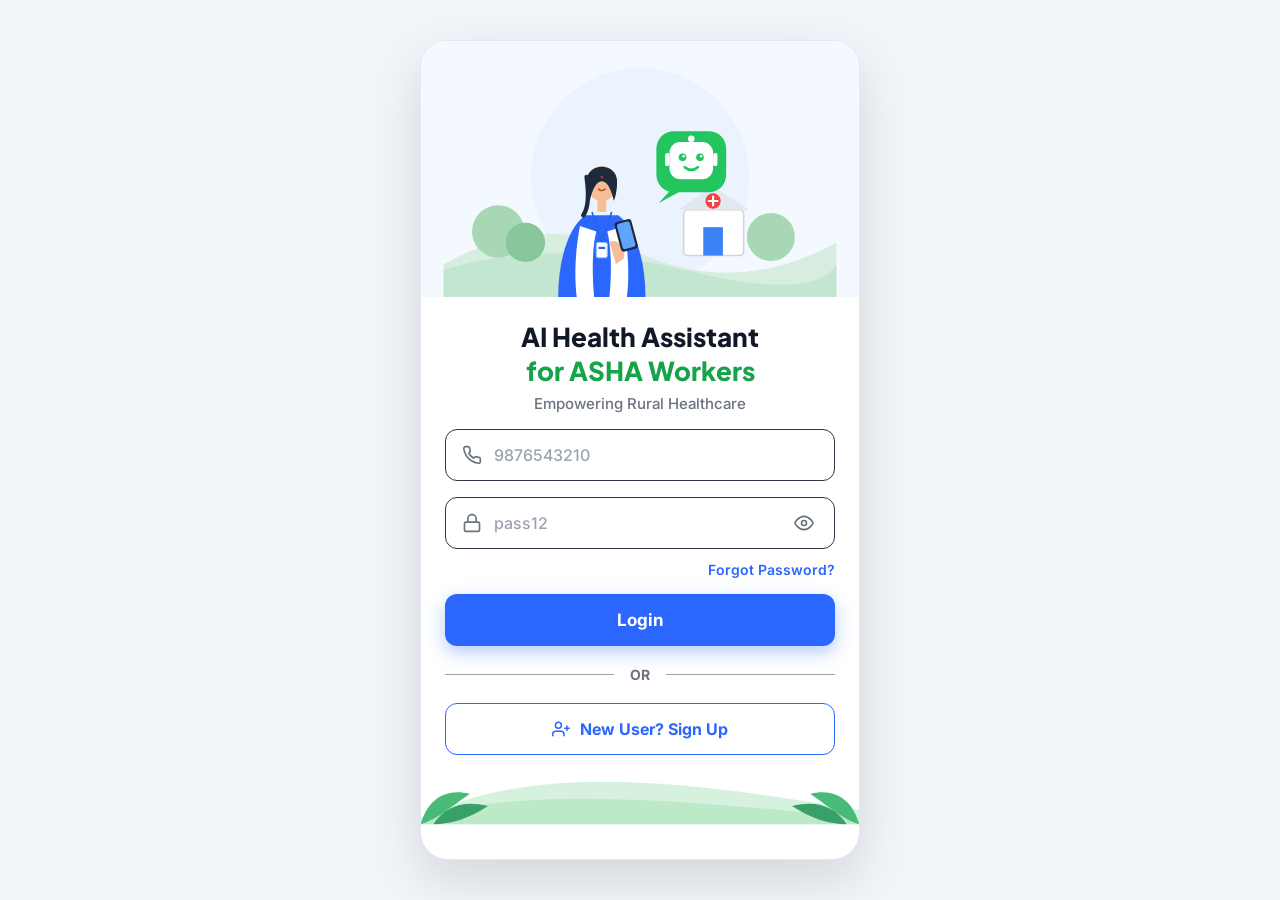
==== commit bc209c82: "Update index.html" ====
--- a/public/index.html
+++ b/public/index.html
@@ -237,7 +237,7 @@
                   <path d="M22 16.92v3a2 2 0 0 1-2.18 2 19.79 19.79 0 0 1-8.63-3.07 19.5 19.5 0 0 1-6-6 19.79 19.79 0 0 1-3.07-8.67A2 2 0 0 1 4.11 2h3a2 2 0 0 1 2 1.72 12.84 12.84 0 0 0 .7 2.81 2 2 0 0 1-.45 2.11L8.09 9.91a16 16 0 0 0 6 6l1.27-1.27a2 2 0 0 1 2.11-.45 12.84 12.84 0 0 0 2.81.7A2 2 0 0 1 22 16.92z"/>
                 </svg>
               </span>
-              <input type="tel" id="loginPhone" class="auth-input" placeholder="Phone Number" required>
+              <input type="tel" id="loginPhone" class="auth-input" placeholder="9876543210" required>
             </div>
 
             <!-- Password Input -->
@@ -248,7 +248,7 @@
                   <path d="M7 11V7a5 5 0 0 1 10 0v4"/>
                 </svg>
               </span>
-              <input type="password" id="loginPassword" class="auth-input" placeholder="Password" required>
+              <input type="password" id="loginPassword" class="auth-input" placeholder="pass12" required>
               <button type="button" class="btn-toggle-eye" onclick="sakhiApp.togglePasswordVisibility('loginPassword', this)">
                 <svg width="20" height="20" viewBox="0 0 24 24" fill="none" stroke="#6B7280" stroke-width="2" stroke-linecap="round" stroke-linejoin="round">
                   <path d="M1 12s4-8 11-8 11 8 11 8-4 8-11 8-11-8-11-8z"/>
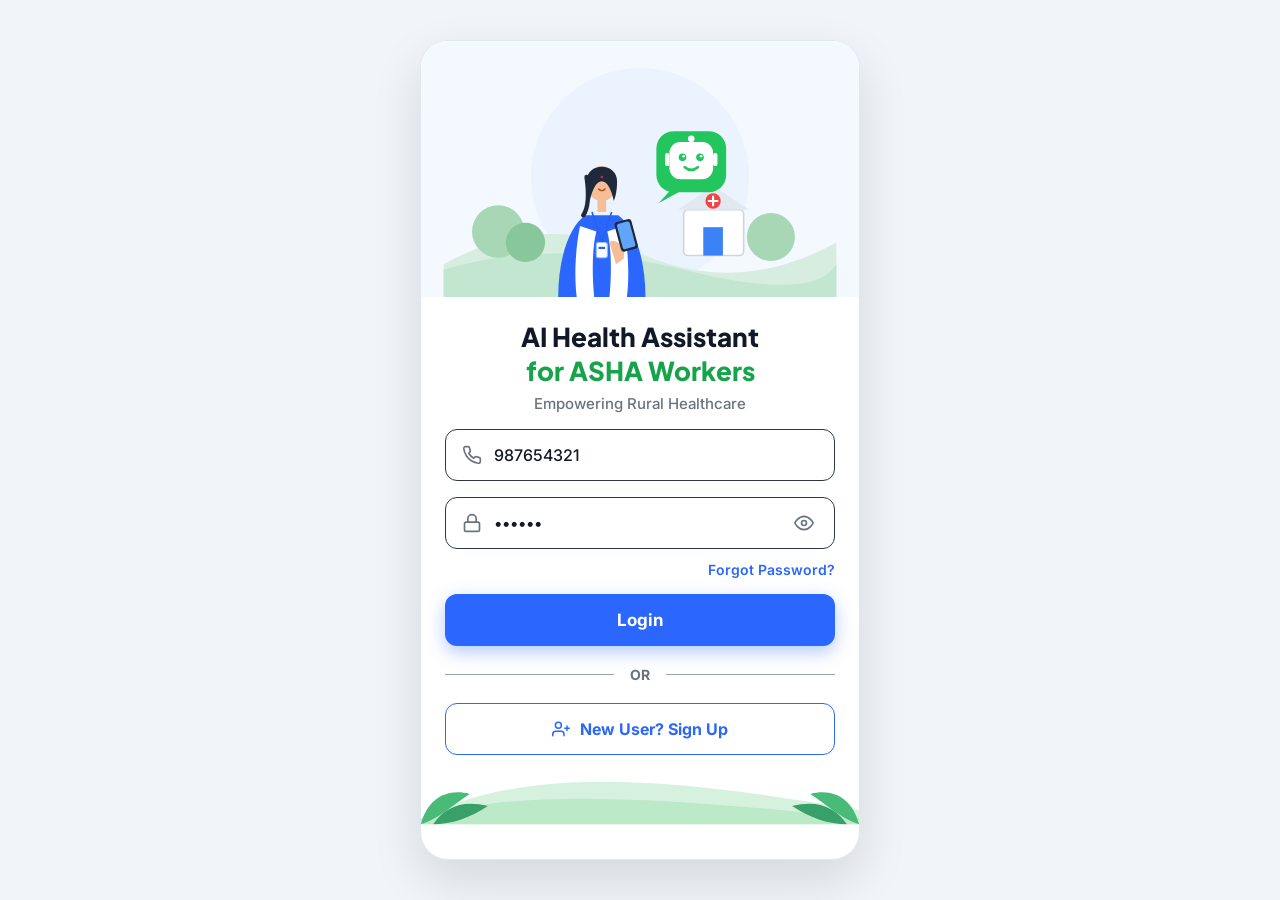
==== commit 0f21ca25: "feat: add default values 987654321 and pass12 to login form" ====
--- a/public/index.html
+++ b/public/index.html
@@ -237,7 +237,7 @@
                   <path d="M22 16.92v3a2 2 0 0 1-2.18 2 19.79 19.79 0 0 1-8.63-3.07 19.5 19.5 0 0 1-6-6 19.79 19.79 0 0 1-3.07-8.67A2 2 0 0 1 4.11 2h3a2 2 0 0 1 2 1.72 12.84 12.84 0 0 0 .7 2.81 2 2 0 0 1-.45 2.11L8.09 9.91a16 16 0 0 0 6 6l1.27-1.27a2 2 0 0 1 2.11-.45 12.84 12.84 0 0 0 2.81.7A2 2 0 0 1 22 16.92z"/>
                 </svg>
               </span>
-              <input type="tel" id="loginPhone" class="auth-input" placeholder="9876543210" required>
+              <input type="tel" id="loginPhone" class="auth-input" placeholder="9876543210" value="987654321" required>
             </div>
 
             <!-- Password Input -->
@@ -248,7 +248,7 @@
                   <path d="M7 11V7a5 5 0 0 1 10 0v4"/>
                 </svg>
               </span>
-              <input type="password" id="loginPassword" class="auth-input" placeholder="pass12" required>
+              <input type="password" id="loginPassword" class="auth-input" placeholder="pass12" value="pass12" required>
               <button type="button" class="btn-toggle-eye" onclick="sakhiApp.togglePasswordVisibility('loginPassword', this)">
                 <svg width="20" height="20" viewBox="0 0 24 24" fill="none" stroke="#6B7280" stroke-width="2" stroke-linecap="round" stroke-linejoin="round">
                   <path d="M1 12s4-8 11-8 11 8 11 8-4 8-11 8-11-8-11-8z"/>
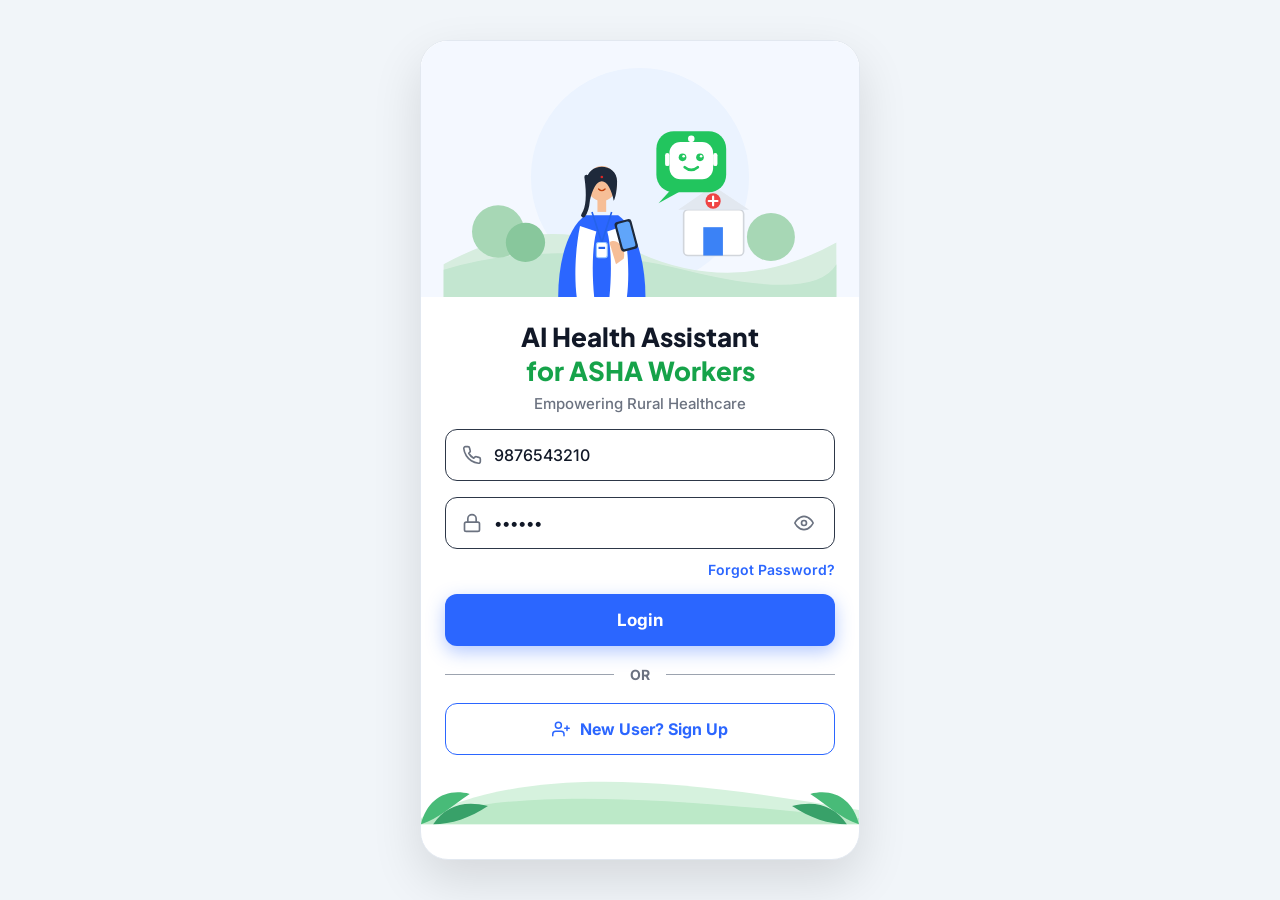
==== commit 0610564b: "Update index.html" ====
--- a/public/index.html
+++ b/public/index.html
@@ -237,7 +237,7 @@
                   <path d="M22 16.92v3a2 2 0 0 1-2.18 2 19.79 19.79 0 0 1-8.63-3.07 19.5 19.5 0 0 1-6-6 19.79 19.79 0 0 1-3.07-8.67A2 2 0 0 1 4.11 2h3a2 2 0 0 1 2 1.72 12.84 12.84 0 0 0 .7 2.81 2 2 0 0 1-.45 2.11L8.09 9.91a16 16 0 0 0 6 6l1.27-1.27a2 2 0 0 1 2.11-.45 12.84 12.84 0 0 0 2.81.7A2 2 0 0 1 22 16.92z"/>
                 </svg>
               </span>
-              <input type="tel" id="loginPhone" class="auth-input" placeholder="9876543210" value="987654321" required>
+              <input type="tel" id="loginPhone" class="auth-input" placeholder="9876543210" value="9876543210" required>
             </div>
 
             <!-- Password Input -->
